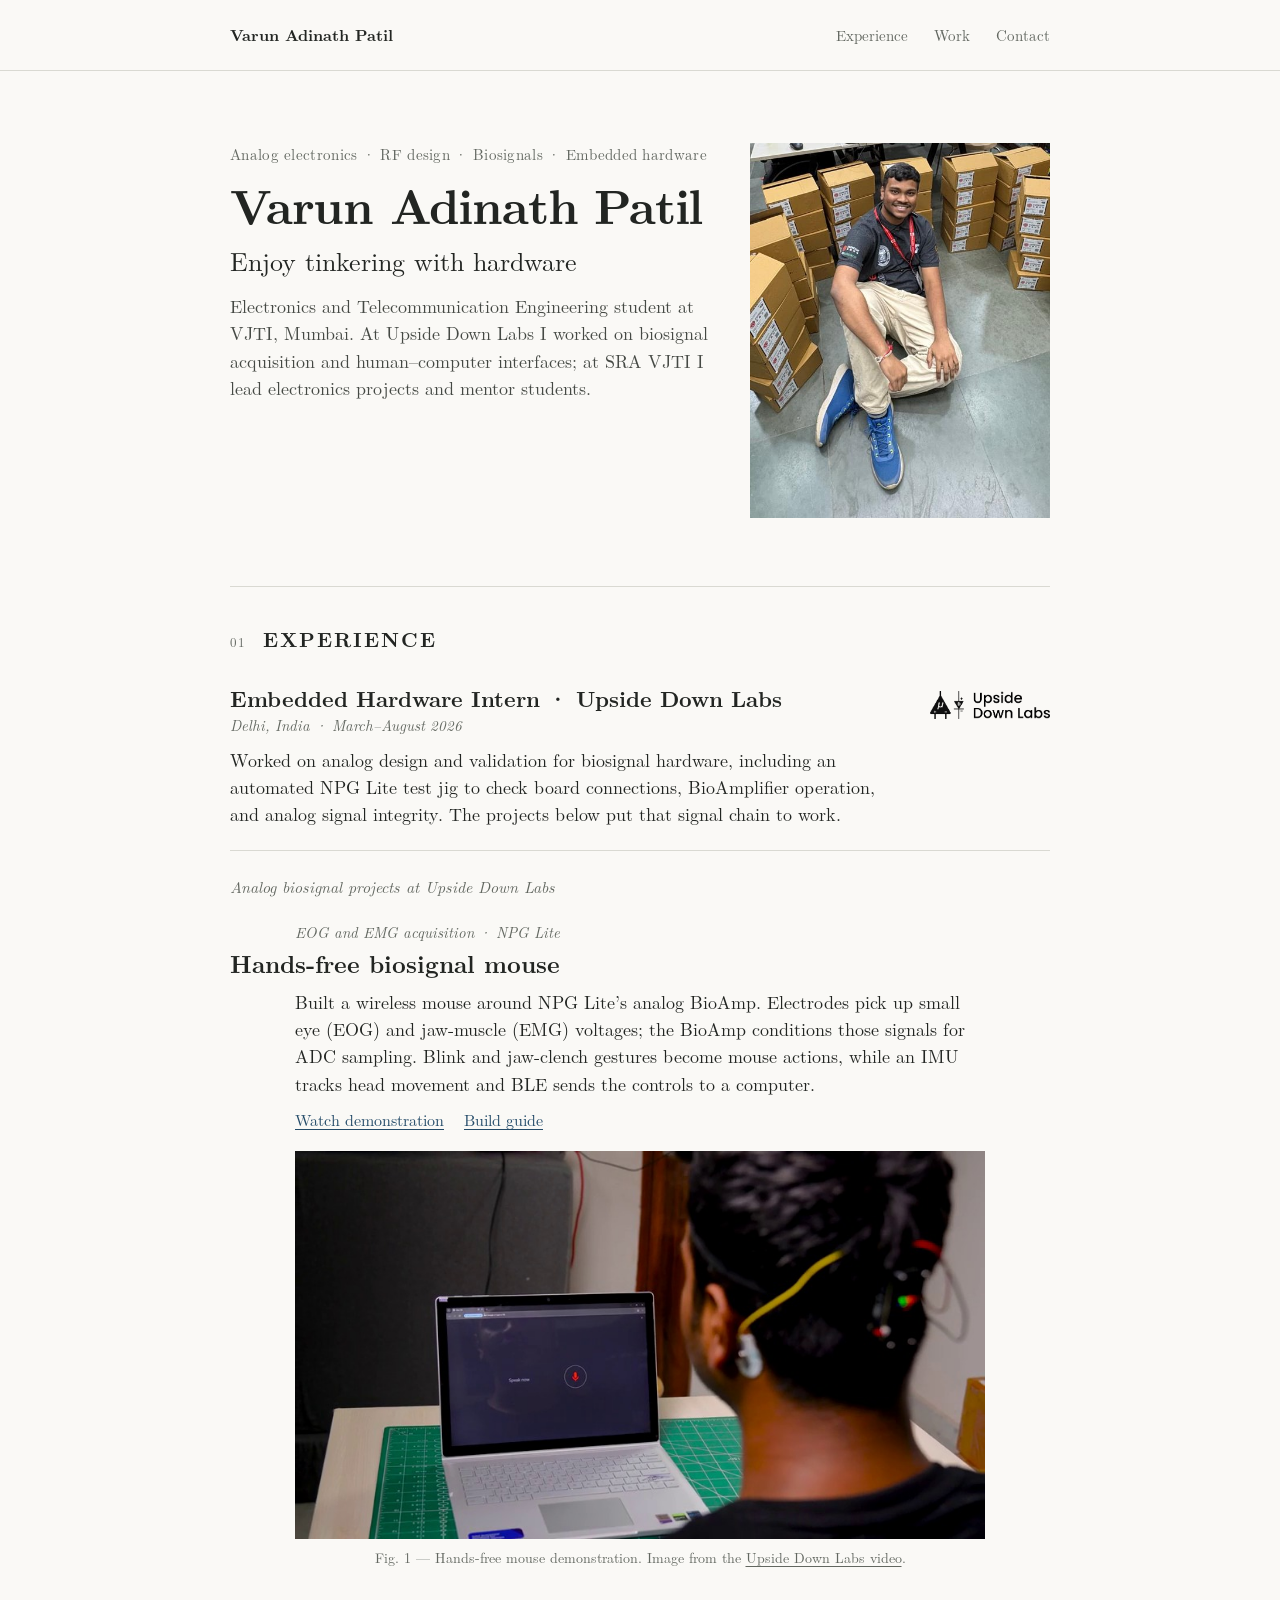
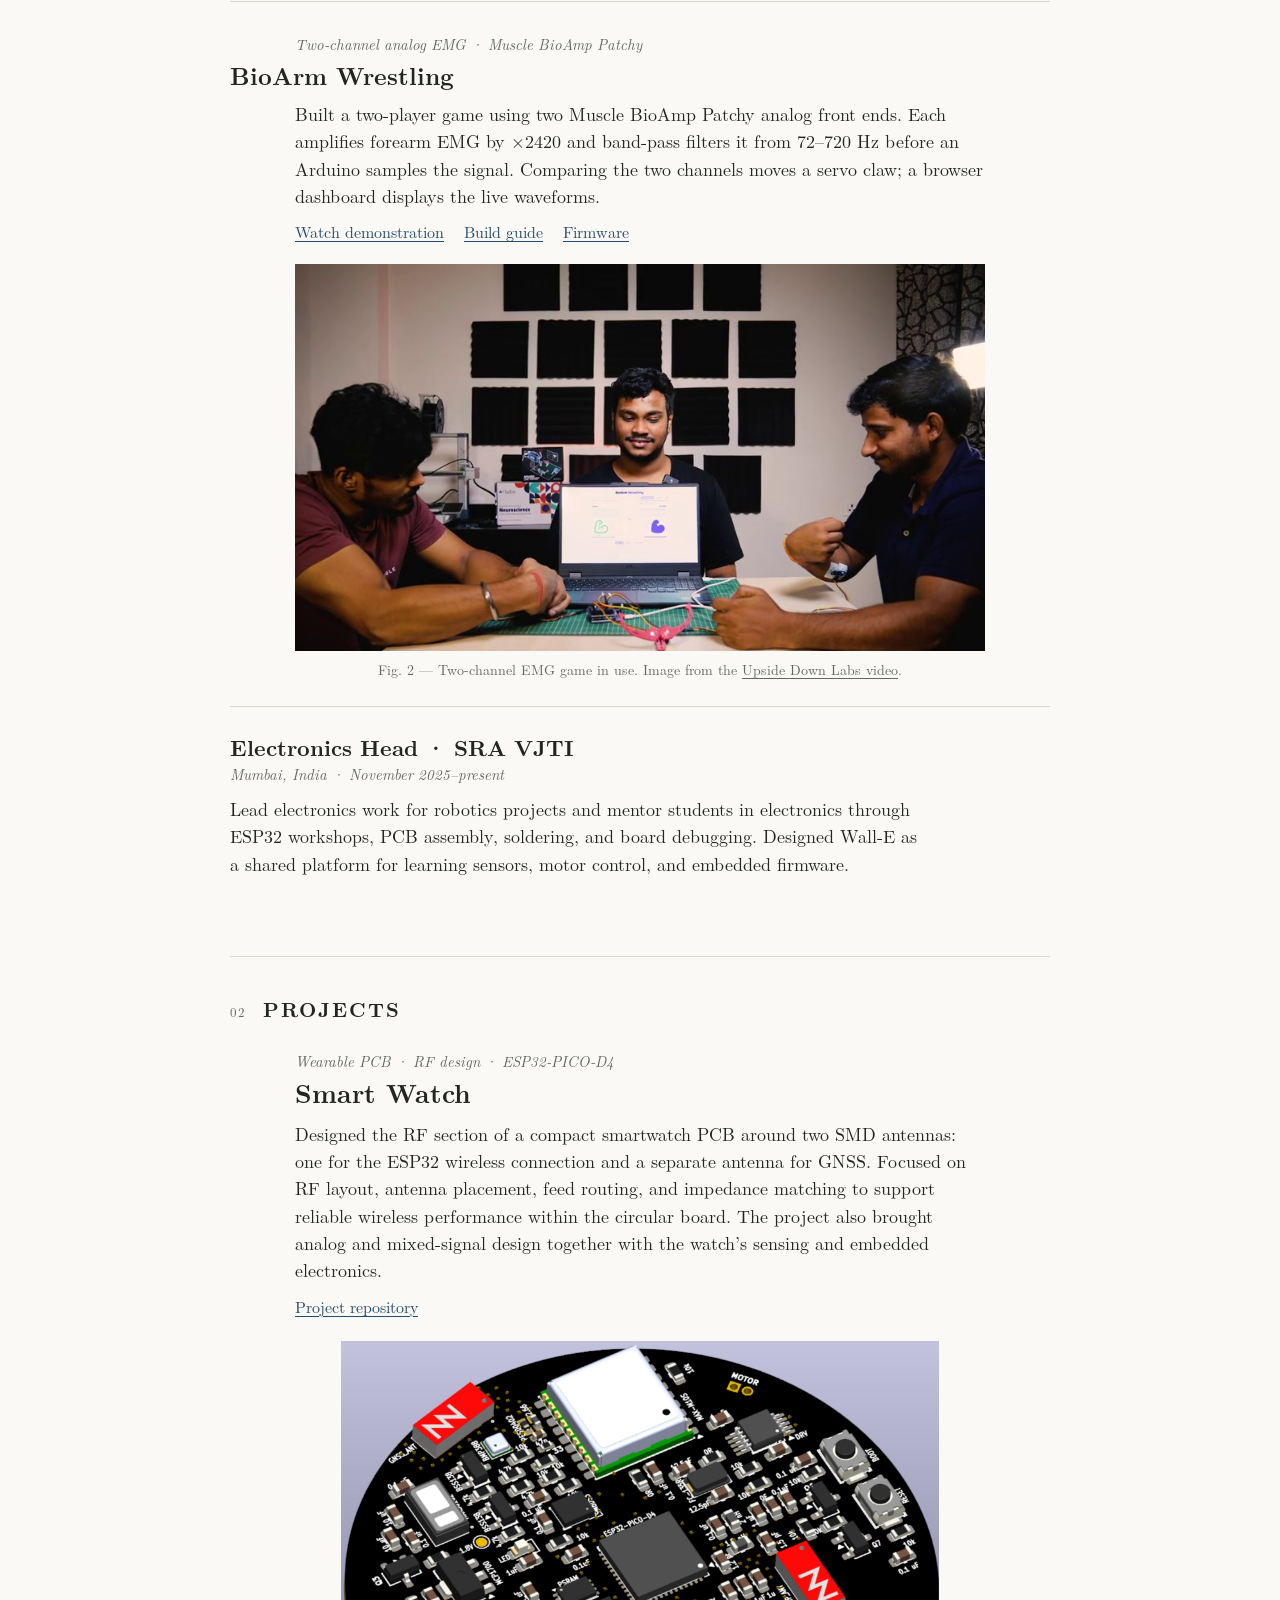
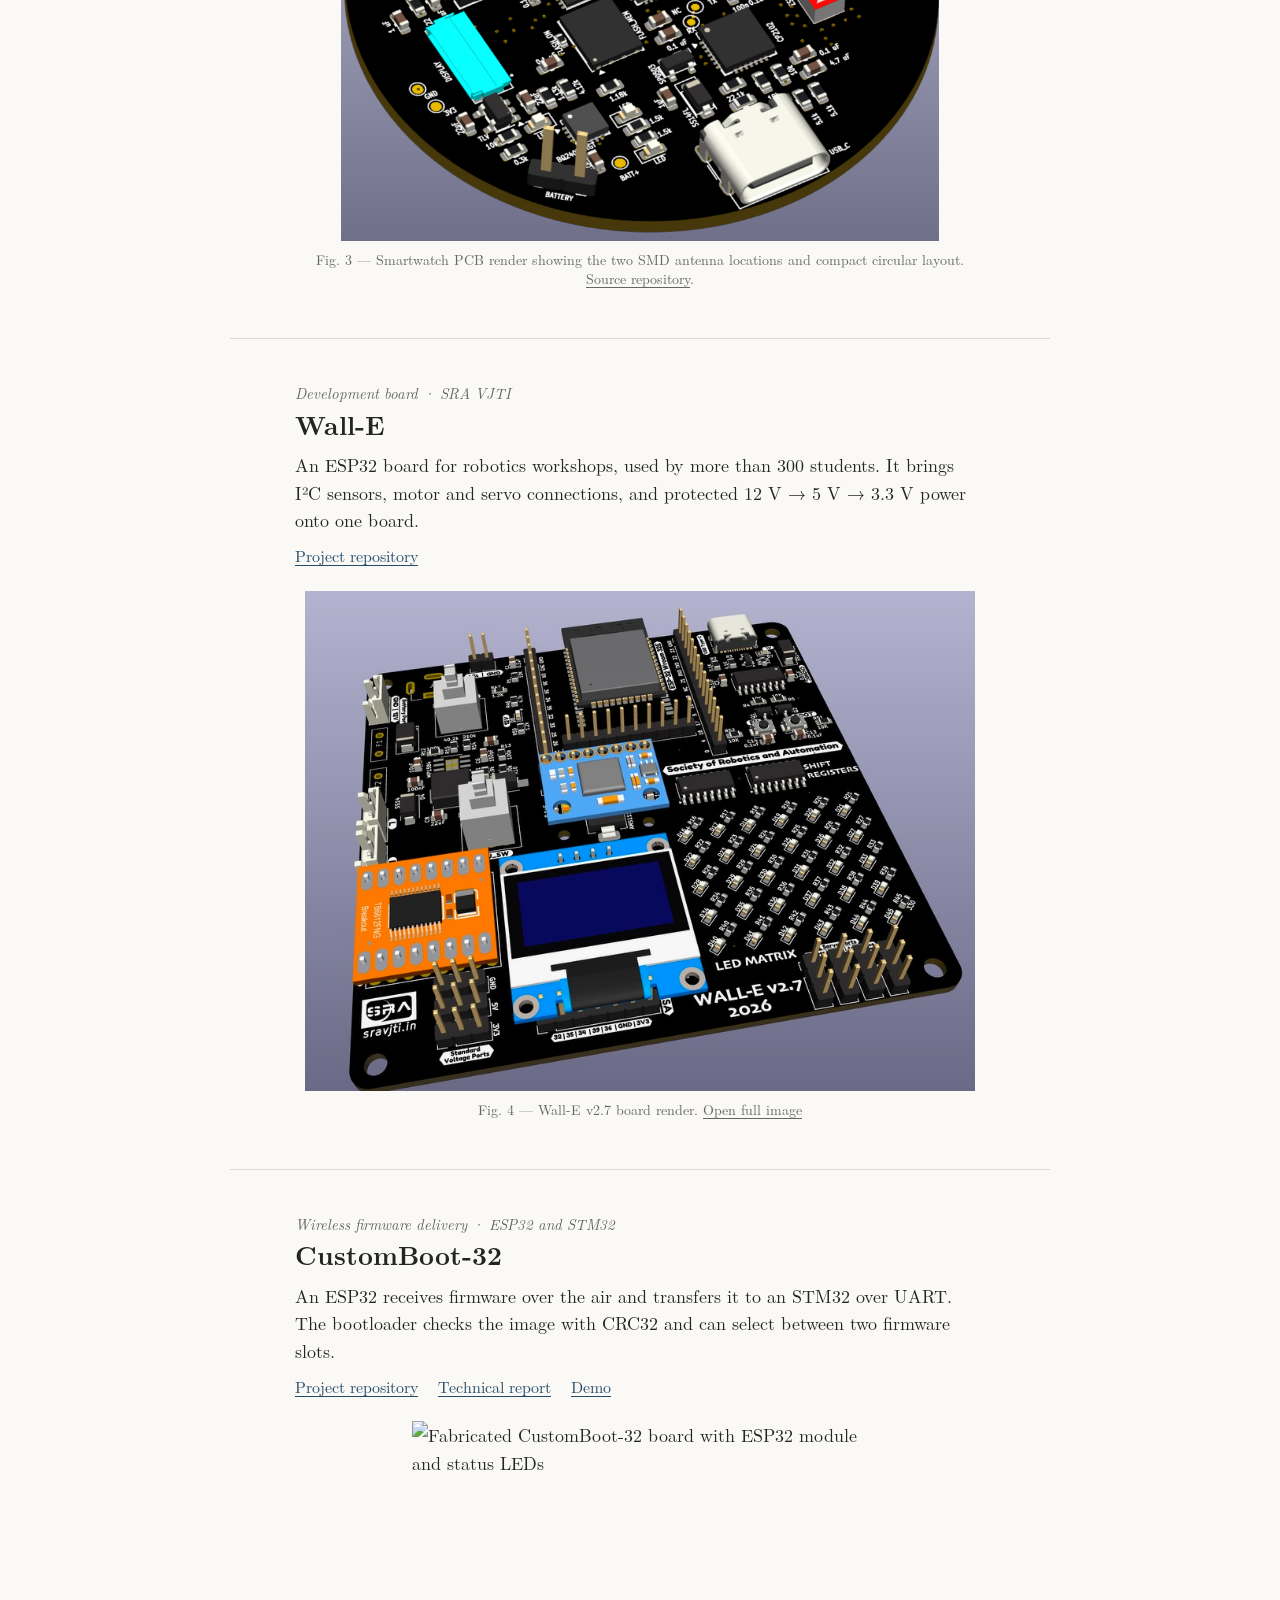
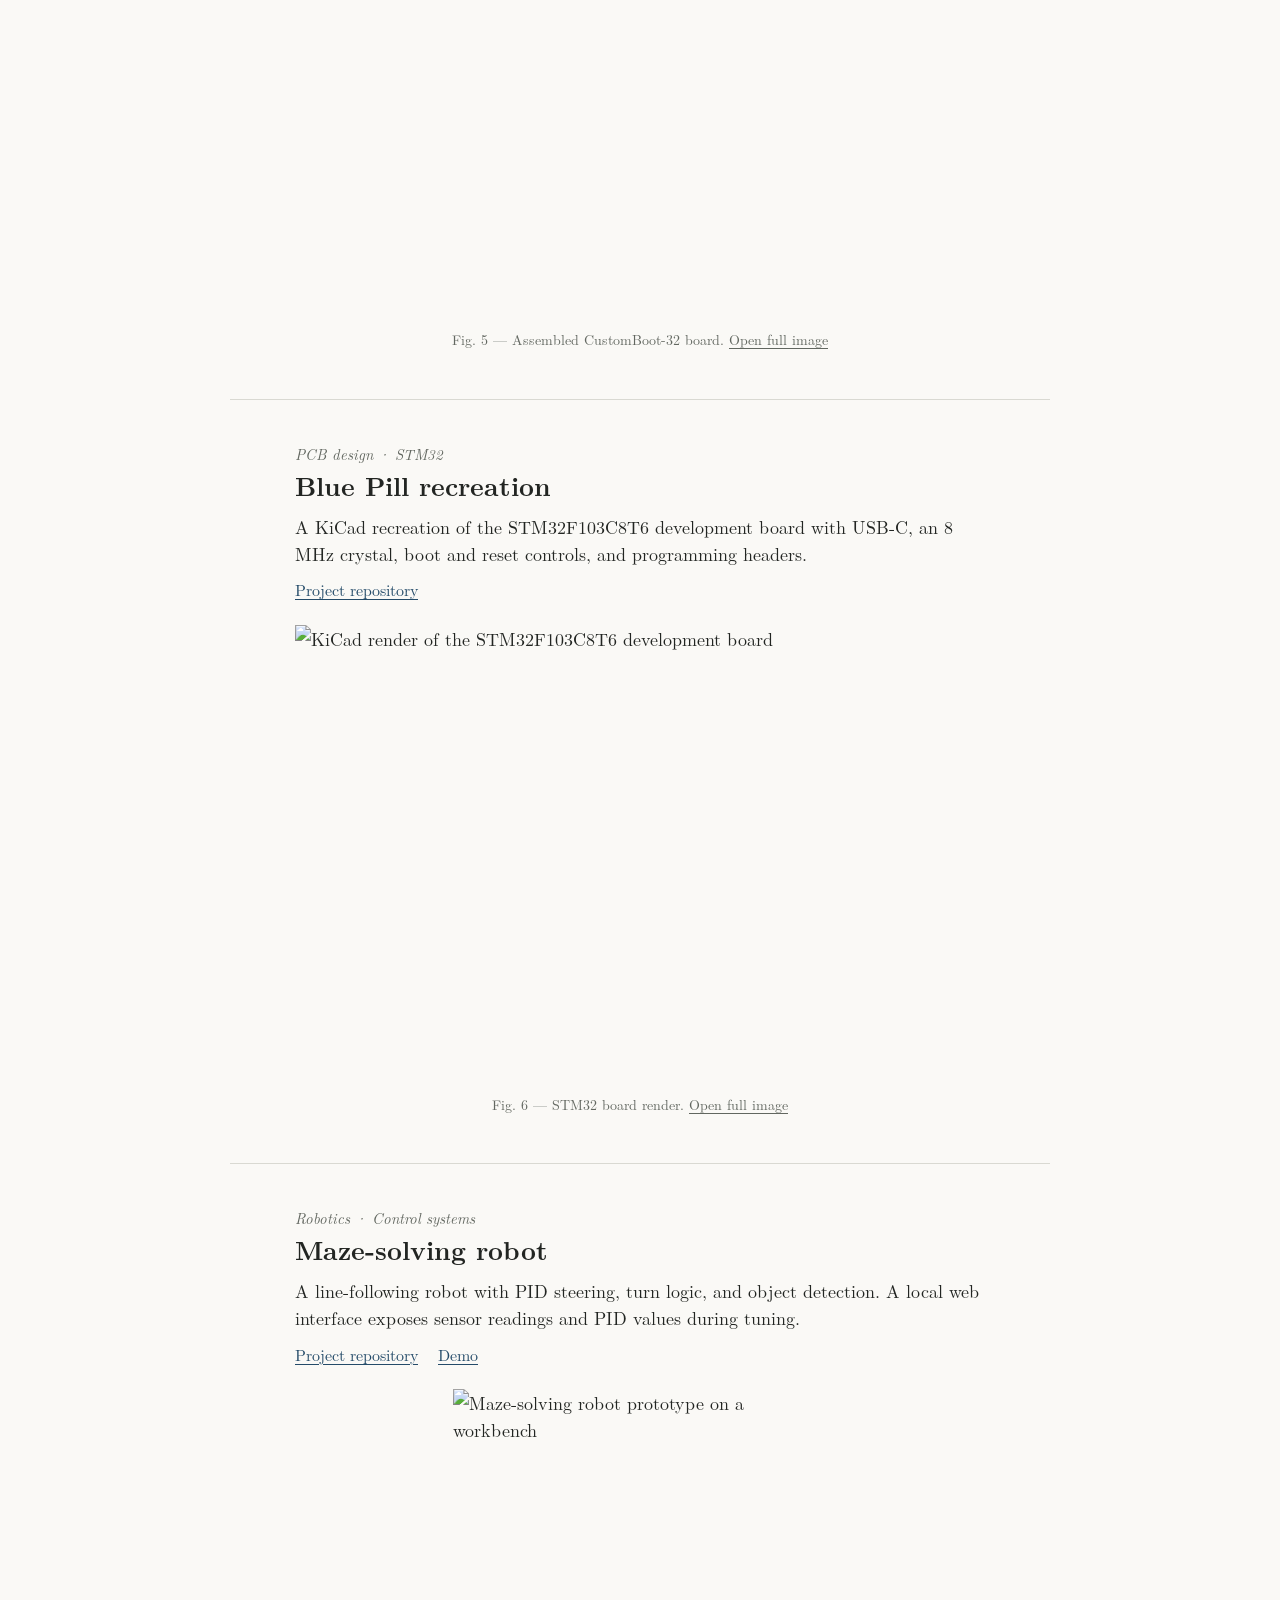
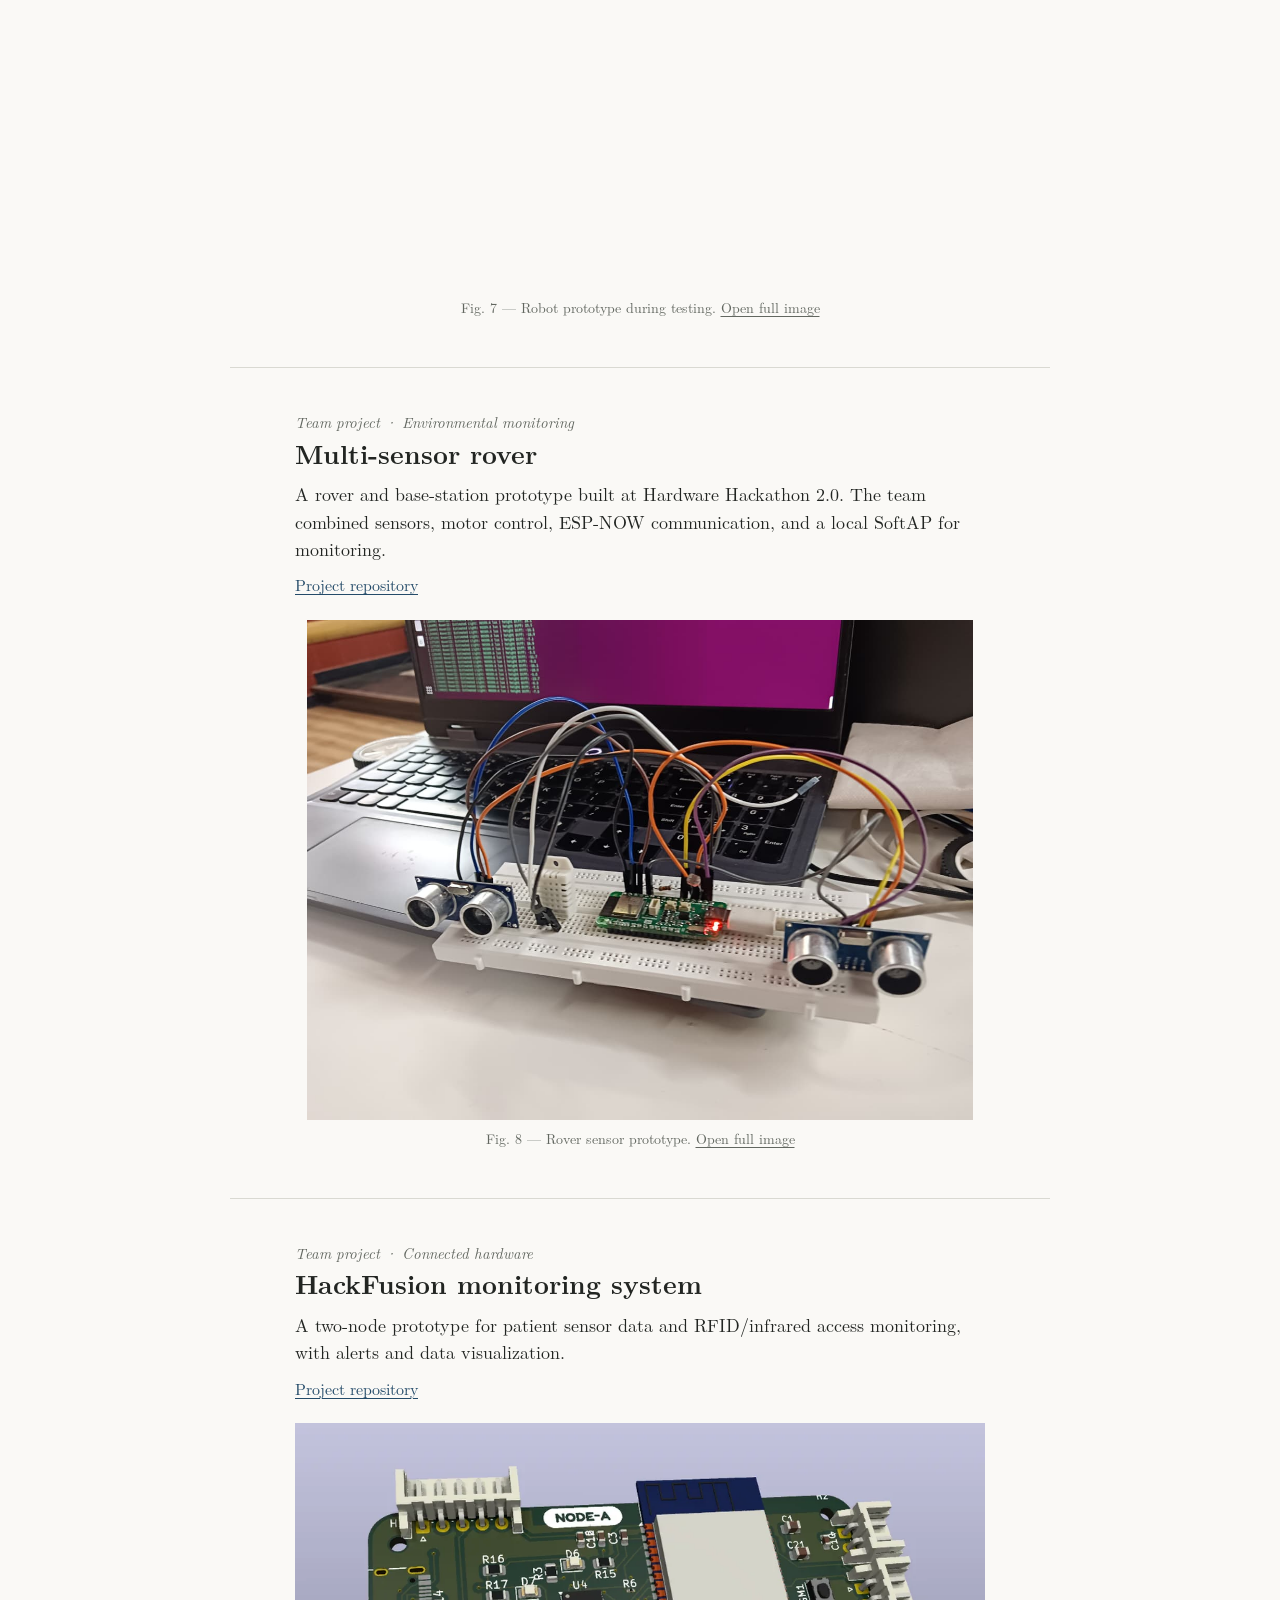
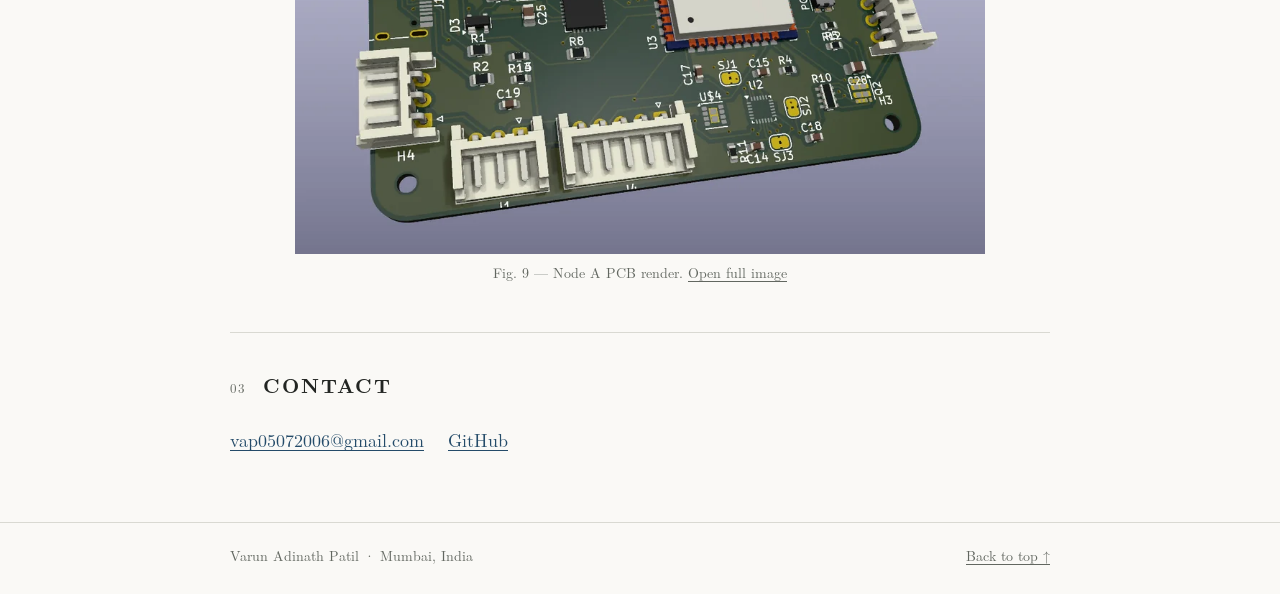
==== index.html @ e1cc71bc "Update portfolio portrait and favicon" ====
<!doctype html>
<html lang="en">

<head>
  <meta charset="utf-8">
  <meta name="viewport" content="width=device-width, initial-scale=1">
  <meta name="description"
    content="Varun Adinath Patil — analog electronics, RF design, biosignal interfaces, and embedded hardware.">
  <meta name="theme-color" content="#faf9f6">
  <title>Varun Adinath Patil</title>
  <link rel="icon" type="image/svg+xml" href="assets/favicon.svg">
  <link rel="icon" href="assets/Varun.ico" sizes="any">
  <style>
    @font-face {
      font-family: "Latin Modern";
      src: url("assets/fonts/latin-modern-regular.otf") format("opentype");
      font-style: normal;
      font-weight: 400;
      font-display: swap;
    }

    @font-face {
      font-family: "Latin Modern";
      src: url("assets/fonts/latin-modern-bold.otf") format("opentype");
      font-style: normal;
      font-weight: 700;
      font-display: swap;
    }

    @font-face {
      font-family: "Latin Modern";
      src: url("assets/fonts/latin-modern-italic.otf") format("opentype");
      font-style: italic;
      font-weight: 400;
      font-display: swap;
    }

    :root {
      color-scheme: light;
      --paper: #faf9f6;
      --ink: #222522;
      --muted: #626760;
      --rule: #d9d9d2;
      --link: #244b69;
    }

    *,
    *::before,
    *::after {
      box-sizing: border-box;
    }

    html {
      scroll-behavior: smooth;
    }

    body {
      margin: 0;
      background: var(--paper);
      color: var(--ink);
      font: 18px/1.52 "Latin Modern", "Times New Roman", serif;
    }

    a {
      color: var(--link);
      text-underline-offset: 3px;
      text-decoration-thickness: 1px;
    }

    a:hover {
      color: #102f47;
    }

    a:focus-visible {
      outline: 2px solid var(--link);
      outline-offset: 3px;
    }

    img {
      display: block;
      max-width: 100%;
    }

    .wrap {
      width: min(100% - 52px, 820px);
      margin-inline: auto;
    }

    .site-header {
      border-bottom: 1px solid var(--rule);
    }

    .site-header .wrap {
      min-height: 70px;
      display: flex;
      align-items: center;
      justify-content: space-between;
      gap: 16px 32px;
    }

    .brand {
      color: var(--ink);
      font-size: 16px;
      font-weight: 700;
      text-decoration: none;
      white-space: nowrap;
    }

    .site-nav {
      display: flex;
      flex-wrap: wrap;
      gap: 7px 26px;
      font-size: 15px;
    }

    .site-nav a {
      color: var(--muted);
      text-decoration: none;
    }

    .site-nav a:hover,
    .site-nav a:focus-visible {
      color: var(--link);
      text-decoration: underline;
    }

    .intro {
      display: grid;
      grid-template-columns: minmax(0, 1fr) 300px;
      gap: 24px;
      align-items: start;
      padding: 72px 0 68px;
    }

    .eyebrow {
      margin: 0 0 13px;
      color: var(--muted);
      font-size: 15px;
      letter-spacing: .02em;
    }

    h1,
    h2,
    h3,
    h4,
    p {
      margin-top: 0;
    }

    h1 {
      margin-bottom: 13px;
      font-size: clamp(34px, 5vw, 48px);
      line-height: 1.08;
      letter-spacing: -.025em;
    }

    .lead {
      max-width: 650px;
      margin: 0 0 15px;
      font-size: clamp(21px, 2.7vw, 26px);
      line-height: 1.28;
    }

    .intro-note {
      max-width: 650px;
      margin: 0;
      color: #454944;
    }

    .portrait {
      width: 300px;
      height: 375px;
      object-fit: cover;
      object-position: center;
    }

    .section {
      padding: 39px 0 0;
      border-top: 1px solid var(--rule);
      scroll-margin-top: 28px;
    }

    .section-heading {
      display: flex;
      align-items: baseline;
      gap: 17px;
      margin-bottom: 28px;
    }

    .section-number {
      color: var(--muted);
      font-size: 13px;
      font-style: normal;
      letter-spacing: .08em;
    }

    h2 {
      margin: 0;
      font-size: 20px;
      line-height: 1.3;
      font-weight: 700;
      letter-spacing: .1em;
      text-transform: uppercase;
    }

    .section-intro {
      max-width: 680px;
      margin: -8px 0 34px;
      color: #454944;
    }

    .project {
      padding-bottom: 50px;
    }

    .project> :not(figure),
    .project figure,
    .intern-project> :not(figure),
    .intern-project figure {
      width: 100%;
      max-width: 690px;
      margin-inline: auto;
      overflow-wrap: anywhere;
    }

    .project+.project {
      padding-top: 43px;
      border-top: 1px solid var(--rule);
    }

    .project-type {
      margin: 0 0 5px;
      color: var(--muted);
      font-size: 15px;
      font-style: italic;
    }

    h3 {
      margin: 0 0 11px;
      font-size: 26px;
      line-height: 1.18;
    }

    .project p:not(.project-type) {
      margin-bottom: 11px;
    }

    .project-links {
      display: flex;
      flex-wrap: wrap;
      gap: 5px 20px;
      font-size: 16px;
    }

    figure {
      margin: 22px 0 0;
    }

    .project figure {
      margin-top: 22px;
    }

    figure img {
      width: auto;
      height: auto;
      max-width: 100%;
      max-height: 500px;
      margin-inline: auto;
    }

    figcaption {
      margin-top: 9px;
      color: var(--muted);
      font-size: 14px;
      line-height: 1.35;
      text-align: center;
      overflow-wrap: anywhere;
    }

    figcaption a {
      color: var(--muted);
    }

    .experience {
      padding-bottom: 52px;
    }

    .experience-entry {
      display: grid;
      grid-template-columns: minmax(0, 1fr) auto;
      gap: 14px 25px;
      padding: 5px 0 27px;
    }

    .experience-entry+.experience-entry {
      border-top: 1px solid var(--rule);
      padding-top: 27px;
    }

    .experience-entry h3 {
      margin-bottom: 3px;
      font-size: 22px;
    }

    .experience-meta {
      margin: 0 0 9px;
      color: var(--muted);
      font-size: 15px;
      font-style: italic;
    }

    .experience-entry p:last-child {
      max-width: 690px;
      margin-bottom: 0;
    }

    .intern-projects {
      grid-column: 1 / -1;
      border-top: 1px solid var(--rule);
      margin-top: 8px;
      padding-top: 24px;
    }

    .intern-projects-heading {
      margin: 0 0 22px;
      font-size: 16px;
      font-style: italic;
      color: var(--muted);
    }

    .intern-project+.intern-project {
      border-top: 1px solid var(--rule);
      margin-top: 34px;
      padding-top: 31px;
    }

    .intern-project h4 {
      margin: 0 0 10px;
      font-size: 24px;
      line-height: 1.2;
      font-style: normal;
      font-weight: 700;
    }

    .intern-project p:not(.project-type) {
      margin-bottom: 11px;
    }

    .intern-project figure {
      margin-top: 19px;
    }

    .lab-logo {
      width: 120px;
      height: auto;
      margin-top: 6px;
      mix-blend-mode: multiply;
    }

    .contact {
      padding-bottom: 68px;
    }

    .contact p {
      margin: 0;
    }

    .contact-links {
      display: flex;
      flex-wrap: wrap;
      gap: 8px 24px;
    }

    .site-footer {
      border-top: 1px solid var(--rule);
      color: var(--muted);
      font-size: 14px;
    }

    .site-footer .wrap {
      display: flex;
      justify-content: space-between;
      gap: 12px;
      padding: 22px 0 28px;
    }

    .site-footer a {
      color: var(--muted);
    }

    @media (max-width:800px) {
      .intro {
        grid-template-columns: 1fr;
      }

      .portrait {
        width: 270px;
        height: 338px;
      }
    }

    @media (max-width:600px) {
      body {
        font-size: 17px;
        line-height: 1.48;
      }

      .wrap {
        width: min(100% - 36px, 820px);
      }

      .site-header .wrap {
        align-items: flex-start;
        flex-direction: column;
        justify-content: center;
        padding: 15px 0;
        gap: 6px;
      }

      .site-nav {
        gap: 5px 17px;
        font-size: 14px;
      }

      .intro {
        grid-template-columns: 1fr;
        gap: 19px;
        padding: 42px 0 46px;
      }

      .section {
        padding-top: 30px;
      }

      .section-heading {
        margin-bottom: 20px;
      }

      h2 {
        font-size: 18px;
      }

      h3 {
        font-size: 23px;
      }

      .intern-project h4 {
        font-size: 21px;
      }

      .project {
        padding-bottom: 40px;
      }

      .project+.project {
        padding-top: 35px;
      }

      figure img {
        max-height: 400px;
      }

      .experience-entry {
        grid-template-columns: 1fr;
      }

      .lab-logo {
        margin-top: 0;
      }

      .site-footer .wrap {
        flex-direction: column;
        gap: 2px;
      }
    }

    @media (prefers-reduced-motion:reduce) {
      html {
        scroll-behavior: auto;
      }
    }

    @media print {
      :root {
        --paper: #fff;
      }

      .site-header,
      .site-footer {
        display: none;
      }

      .wrap {
        width: 100%;
      }

      .intro {
        padding-top: 0;
      }

      .project,
      .intern-project {
        break-inside: avoid;
      }
    }
  </style>
</head>

<body>
  <header class="site-header" id="top">
    <div class="wrap">
      <a class="brand" href="#top">Varun Adinath Patil</a>
      <nav class="site-nav" aria-label="Primary"><a href="#experience">Experience</a><a href="#work">Work</a><a
          href="#contact">Contact</a></nav>
    </div>
  </header>

  <main class="wrap">
    <div class="intro">
      <div>
        <p class="eyebrow">Analog electronics · RF design · Biosignals · Embedded hardware</p>
        <h1>Varun Adinath Patil</h1>
        <p class="lead">Enjoy tinkering with hardware</p>
        <p class="intro-note">Electronics and Telecommunication Engineering student at VJTI, Mumbai. At Upside Down Labs I worked on biosignal acquisition and human–computer interfaces; at SRA VJTI I lead electronics projects and mentor students.</p>
      </div>
      <img class="portrait" src="assets/profile-cropped.jpeg" alt="Varun Patil seated among electronics boxes at the workshop" width="512" height="640"
        fetchpriority="high">
    </div>

    <section class="section experience" id="experience" aria-labelledby="experience-title">
      <div class="section-heading"><span class="section-number">01</span>
        <h2 id="experience-title">Experience</h2>
      </div>
      <div class="experience-entry">
        <div>
          <h3>Embedded Hardware Intern · Upside Down Labs</h3>
          <p class="experience-meta">Delhi, India · March–August 2026</p>
          <p>Worked on analog design and validation for biosignal hardware, including an automated NPG Lite test jig to check board connections, BioAmplifier operation, and analog signal integrity. The projects below put that signal chain to work.</p>
        </div>
        <img class="lab-logo" src="assets/upside-down-labs-logo.png" alt="Upside Down Labs logo" width="120" height="28"
          loading="lazy">
        <div class="intern-projects" aria-label="Upside Down Labs projects">
          <p class="intern-projects-heading">Analog biosignal projects at Upside Down Labs</p>
          <article class="intern-project">
            <p class="project-type">EOG and EMG acquisition · NPG Lite</p>
            <h4>Hands-free biosignal mouse</h4>
            <p>Built a wireless mouse around NPG Lite’s analog BioAmp. Electrodes pick up small eye (EOG) and jaw-muscle (EMG) voltages; the BioAmp conditions those signals for ADC sampling. Blink and jaw-clench gestures become mouse actions, while an IMU tracks head movement and BLE sends the controls to a computer.</p>
            <div class="project-links"><a href="https://www.youtube.com/watch?v=U4KYTyaF7k8" target="_blank"
                rel="noopener noreferrer">Watch demonstration</a><a
                href="https://www.instructables.com/Create-a-Hands-Free-Computer-Mouse-With-Your-Eyes-/" target="_blank"
                rel="noopener noreferrer">Build guide</a></div>
            <figure><img src="assets/udl-hands-free-mouse.jpg"
                alt="Hands-free mouse demonstration using NPG Lite and biosignal electrodes" width="854" height="480"
                loading="lazy">
              <figcaption>Fig. 1 — Hands-free mouse demonstration. Image from the <a
                  href="https://www.youtube.com/watch?v=U4KYTyaF7k8" target="_blank" rel="noopener noreferrer">Upside
                  Down Labs video</a>.</figcaption>
            </figure>
          </article>
          <article class="intern-project">
            <p class="project-type">Two-channel analog EMG · Muscle BioAmp Patchy</p>
            <h4>BioArm Wrestling</h4>
            <p>Built a two-player game using two Muscle BioAmp Patchy analog front ends. Each amplifies forearm EMG by ×2420 and band-pass filters it from 72–720 Hz before an Arduino samples the signal. Comparing the two channels moves a servo claw; a browser dashboard displays the live waveforms.</p>
            <div class="project-links"><a href="https://www.youtube.com/watch?v=AjKmngYwXRI" target="_blank"
                rel="noopener noreferrer">Watch demonstration</a><a
                href="https://www.instructables.com/Forearam-Wrestling/" target="_blank" rel="noopener noreferrer">Build
                guide</a><a
                href="https://github.com/upsidedownlabs/Muscle-BioAmp-Arduino-Firmware/tree/main/14_2CH_EMG_BioArm_Wrestling"
                target="_blank" rel="noopener noreferrer">Firmware</a></div>
            <figure><img src="assets/udl-bioarm-wrestling.jpg"
                alt="Two players testing the EMG controlled BioArm Wrestling game with a servo claw and laptop dashboard"
                width="854" height="480" loading="lazy">
              <figcaption>Fig. 2 — Two-channel EMG game in use. Image from the <a
                  href="https://www.youtube.com/watch?v=AjKmngYwXRI" target="_blank" rel="noopener noreferrer">Upside
                  Down Labs video</a>.</figcaption>
            </figure>
          </article>
        </div>
      </div>
      <div class="experience-entry">
        <div>
          <h3>Electronics Head · SRA VJTI</h3>
          <p class="experience-meta">Mumbai, India · November 2025–present</p>
          <p>Lead electronics work for robotics projects and mentor students in electronics through ESP32 workshops, PCB assembly, soldering, and board debugging. Designed Wall-E as a shared platform for learning sensors, motor control, and embedded firmware.</p>
        </div>
      </div>
    </section>

    <section class="section" id="work" aria-labelledby="work-title">
      <div class="section-heading"><span class="section-number">02</span>
        <h2 id="work-title">Projects</h2>
      </div>

      <article class="project">
        <p class="project-type">Wearable PCB · RF design · ESP32-PICO-D4</p>
        <h3>Smart Watch</h3>
        <p>Designed the RF section of a compact smartwatch PCB around two SMD antennas: one for the ESP32 wireless connection and a separate antenna for GNSS. Focused on RF layout, antenna placement, feed routing, and impedance matching to support reliable wireless performance within the circular board. The project also brought analog and mixed-signal design together with the watch’s sensing and embedded electronics.</p>
        <div class="project-links"><a href="https://github.com/Paarth-Shirsat/Smart-watch" target="_blank"
            rel="noopener noreferrer">Project repository</a></div>
        <figure><img src="assets/smart-watch-pcb.png"
            alt="3D render of the circular smartwatch PCB with two red SMD antennas" width="1160" height="931"
            loading="lazy">
          <figcaption>Fig. 3 — Smartwatch PCB render showing the two SMD antenna locations and compact circular layout.
            <a href="https://github.com/Paarth-Shirsat/Smart-watch" target="_blank" rel="noopener noreferrer">Source
              repository</a>.
          </figcaption>
        </figure>
      </article>

      <article class="project">
        <p class="project-type">Development board · SRA VJTI</p>
        <h3>Wall-E</h3>
        <p>An ESP32 board for robotics workshops, used by more than 300 students. It brings I²C sensors, motor and servo connections, and protected 12 V → 5 V → 3.3 V power onto one board.</p>
        <div class="project-links"><a href="https://github.com/VarunAPatil/Wall-E-2027-Board-Design/tree/sra-board-s3"
            target="_blank" rel="noopener noreferrer">Project repository</a></div>
        <figure><img src="assets/sra-wall-e-v2.7.jpeg" alt="KiCad render of the SRA Wall-E v2.7 development board"
            width="851" height="635" loading="lazy">
          <figcaption>Fig. 4 — Wall-E v2.7 board render. <a href="assets/sra-wall-e-v2.7.jpeg" target="_blank"
              rel="noopener noreferrer">Open full image</a></figcaption>
        </figure>
      </article>

      <article class="project">
        <p class="project-type">Wireless firmware delivery · ESP32 and STM32</p>
        <h3>CustomBoot-32</h3>
        <p>An ESP32 receives firmware over the air and transfers it to an STM32 over UART. The bootloader checks the image with CRC32 and can select between two firmware slots.</p>
        <div class="project-links"><a href="https://github.com/avm1234567/Customboot-32" target="_blank"
            rel="noopener noreferrer">Project repository</a><a
            href="https://github.com/avm1234567/Customboot-32/blob/main/Documentation/Final_DOC.pdf" target="_blank"
            rel="noopener noreferrer">Technical report</a><a
            href="https://drive.google.com/file/d/1Z0VfDI0KjEA28zM6vQ-hMSaG2jekwzWR/view?usp=sharing" target="_blank"
            rel="noopener noreferrer">Demo</a></div>
        <figure><img src="assets/Final_PCB.png" alt="Fabricated CustomBoot-32 board with ESP32 module and status LEDs"
            width="396" height="434" loading="lazy">
          <figcaption>Fig. 5 — Assembled CustomBoot-32 board. <a href="assets/Final_PCB.png" target="_blank"
              rel="noopener noreferrer">Open full image</a></figcaption>
        </figure>
      </article>

      <article class="project">
        <p class="project-type">PCB design · STM32</p>
        <h3>Blue Pill recreation</h3>
        <p>A KiCad recreation of the STM32F103C8T6 development board with USB-C, an 8 MHz crystal, boot and reset controls, and programming headers.</p>
        <div class="project-links"><a href="https://github.com/VarunAPatil/STM32-F103C8T6-BluePill" target="_blank"
            rel="noopener noreferrer">Project repository</a></div>
        <figure><img src="assets/3D_View.png" alt="KiCad render of the STM32F103C8T6 development board" width="867"
            height="579" loading="lazy">
          <figcaption>Fig. 6 — STM32 board render. <a href="assets/3D_View.png" target="_blank"
              rel="noopener noreferrer">Open full image</a></figcaption>
        </figure>
      </article>

      <article class="project">
        <p class="project-type">Robotics · Control systems</p>
        <h3>Maze-solving robot</h3>
        <p>A line-following robot with PID steering, turn logic, and object detection. A local web interface exposes sensor readings and PID values during tuning.</p>
        <div class="project-links"><a href="https://github.com/VarunAPatil/Maze-solving-bot" target="_blank"
            rel="noopener noreferrer">Project repository</a><a
            href="https://drive.google.com/file/d/1K7-p1llKeMCBwF9areLBGZYx5-Otd5LE/view?usp=sharing" target="_blank"
            rel="noopener noreferrer">Demo</a></div>
        <figure><img src="assets/bot.jpeg" alt="Maze-solving robot prototype on a workbench" width="1200" height="1600"
            loading="lazy">
          <figcaption>Fig. 7 — Robot prototype during testing. <a href="assets/bot.jpeg" target="_blank"
              rel="noopener noreferrer">Open full image</a></figcaption>
        </figure>
      </article>

      <article class="project">
        <p class="project-type">Team project · Environmental monitoring</p>
        <h3>Multi-sensor rover</h3>
        <p>A rover and base-station prototype built at Hardware Hackathon 2.0. The team combined sensors, motor control, ESP-NOW communication, and a local SoftAP for monitoring.</p>
        <div class="project-links"><a href="https://github.com/pushkardube/Hardware-Hackothon-2.0" target="_blank"
            rel="noopener noreferrer">Project repository</a></div>
        <figure><img src="assets/rover-prototype.jpeg"
            alt="Ultrasonic sensor and microcontroller prototype for the multi-sensor rover" width="1280" height="960"
            loading="lazy">
          <figcaption>Fig. 8 — Rover sensor prototype. <a href="assets/rover-prototype.jpeg" target="_blank"
              rel="noopener noreferrer">Open full image</a></figcaption>
        </figure>
      </article>

      <article class="project">
        <p class="project-type">Team project · Connected hardware</p>
        <h3>HackFusion monitoring system</h3>
        <p>A two-node prototype for patient sensor data and RFID/infrared access monitoring, with alerts and data visualization.</p>
        <div class="project-links"><a href="https://github.com/VarunAPatil/HackFusion_CustomBoot32" target="_blank"
            rel="noopener noreferrer">Project repository</a></div>
        <figure><img src="assets/hackfusion-node-a.webp" alt="3D PCB render of the Node A medical monitoring unit"
            width="960" height="600" loading="lazy">
          <figcaption>Fig. 9 — Node A PCB render. <a href="assets/hackfusion-node-a.webp" target="_blank"
              rel="noopener noreferrer">Open full image</a></figcaption>
        </figure>
      </article>
    </section>

    <section class="section contact" id="contact" aria-labelledby="contact-title">
      <div class="section-heading"><span class="section-number">03</span>
        <h2 id="contact-title">Contact</h2>
      </div>
      <p class="contact-links"><a href="mailto:vap05072006@gmail.com">vap05072006@gmail.com</a><a href="https://github.com/VarunAPatil" target="_blank" rel="noopener noreferrer">GitHub</a></p>
    </section>
  </main>

  <footer class="site-footer">
    <div class="wrap"><span>Varun Adinath Patil · Mumbai, India</span><a href="#top">Back to top ↑</a></div>
  </footer>
</body>

</html>
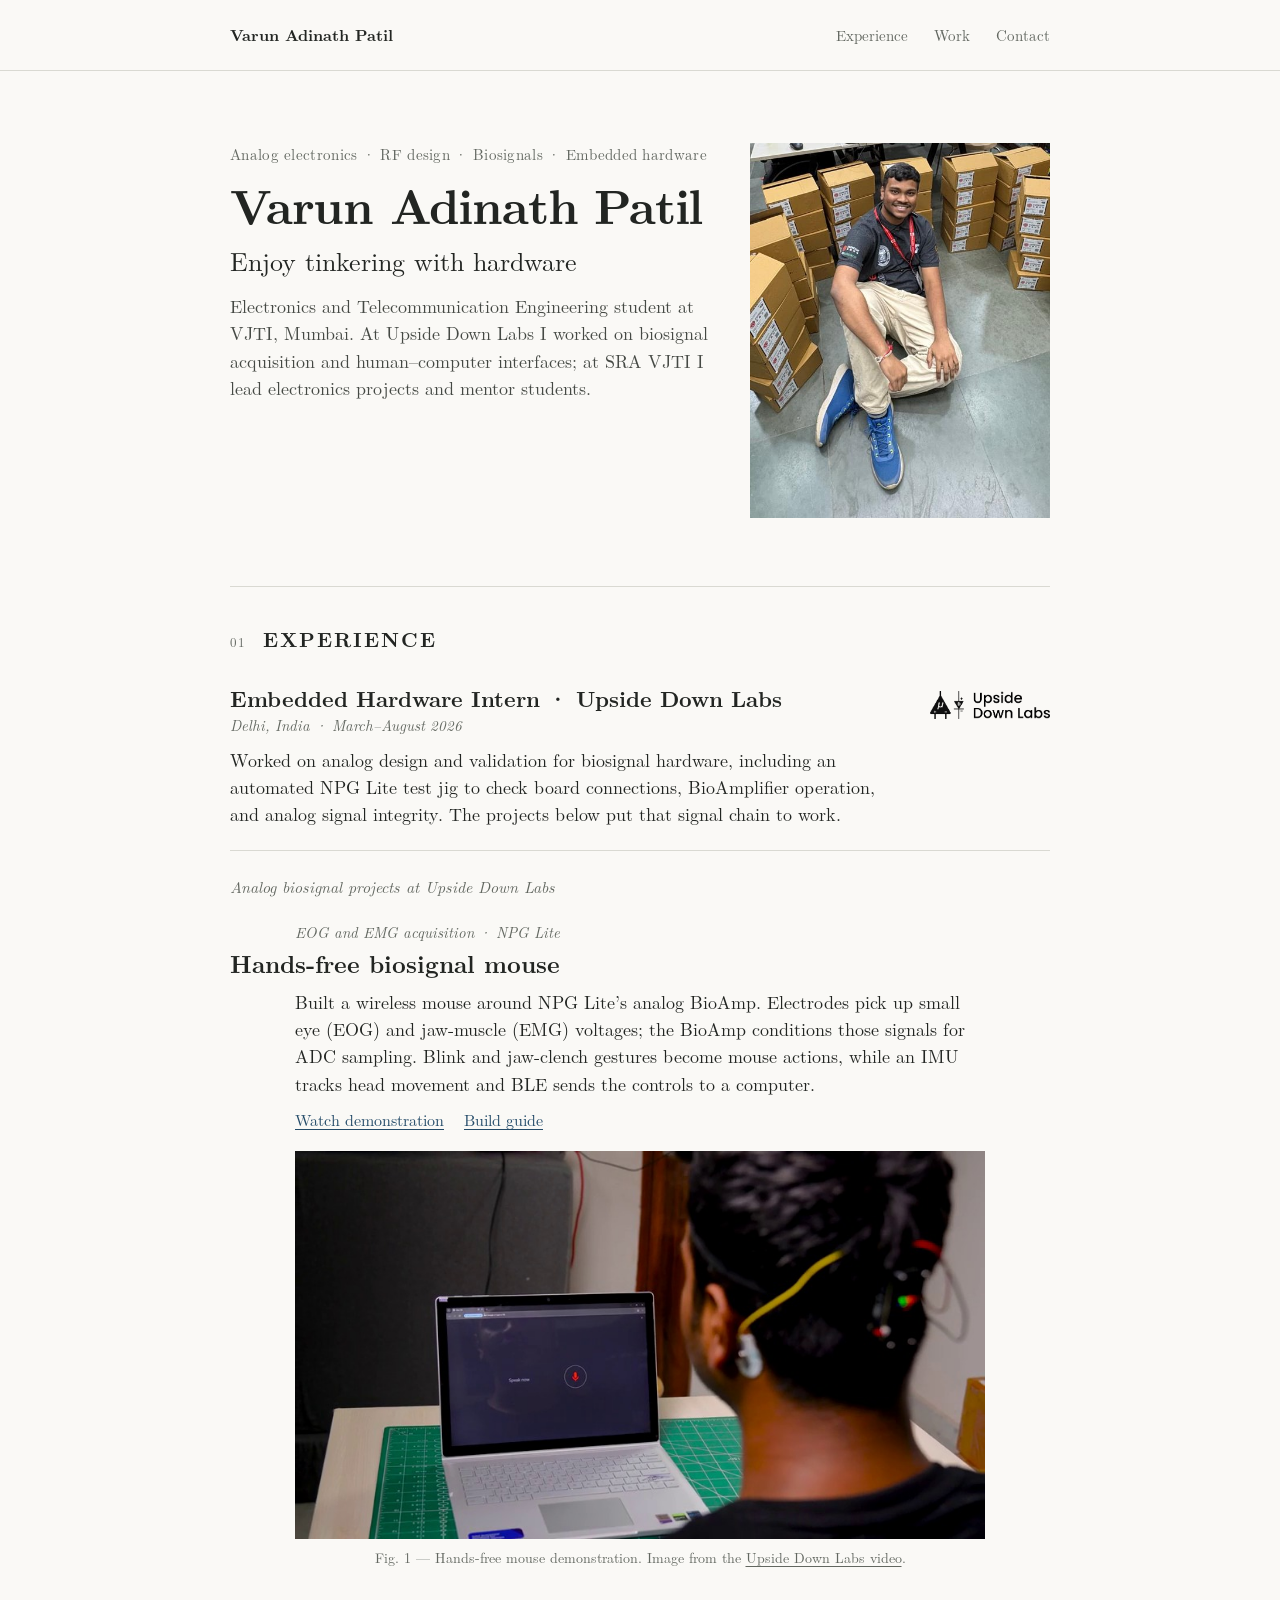
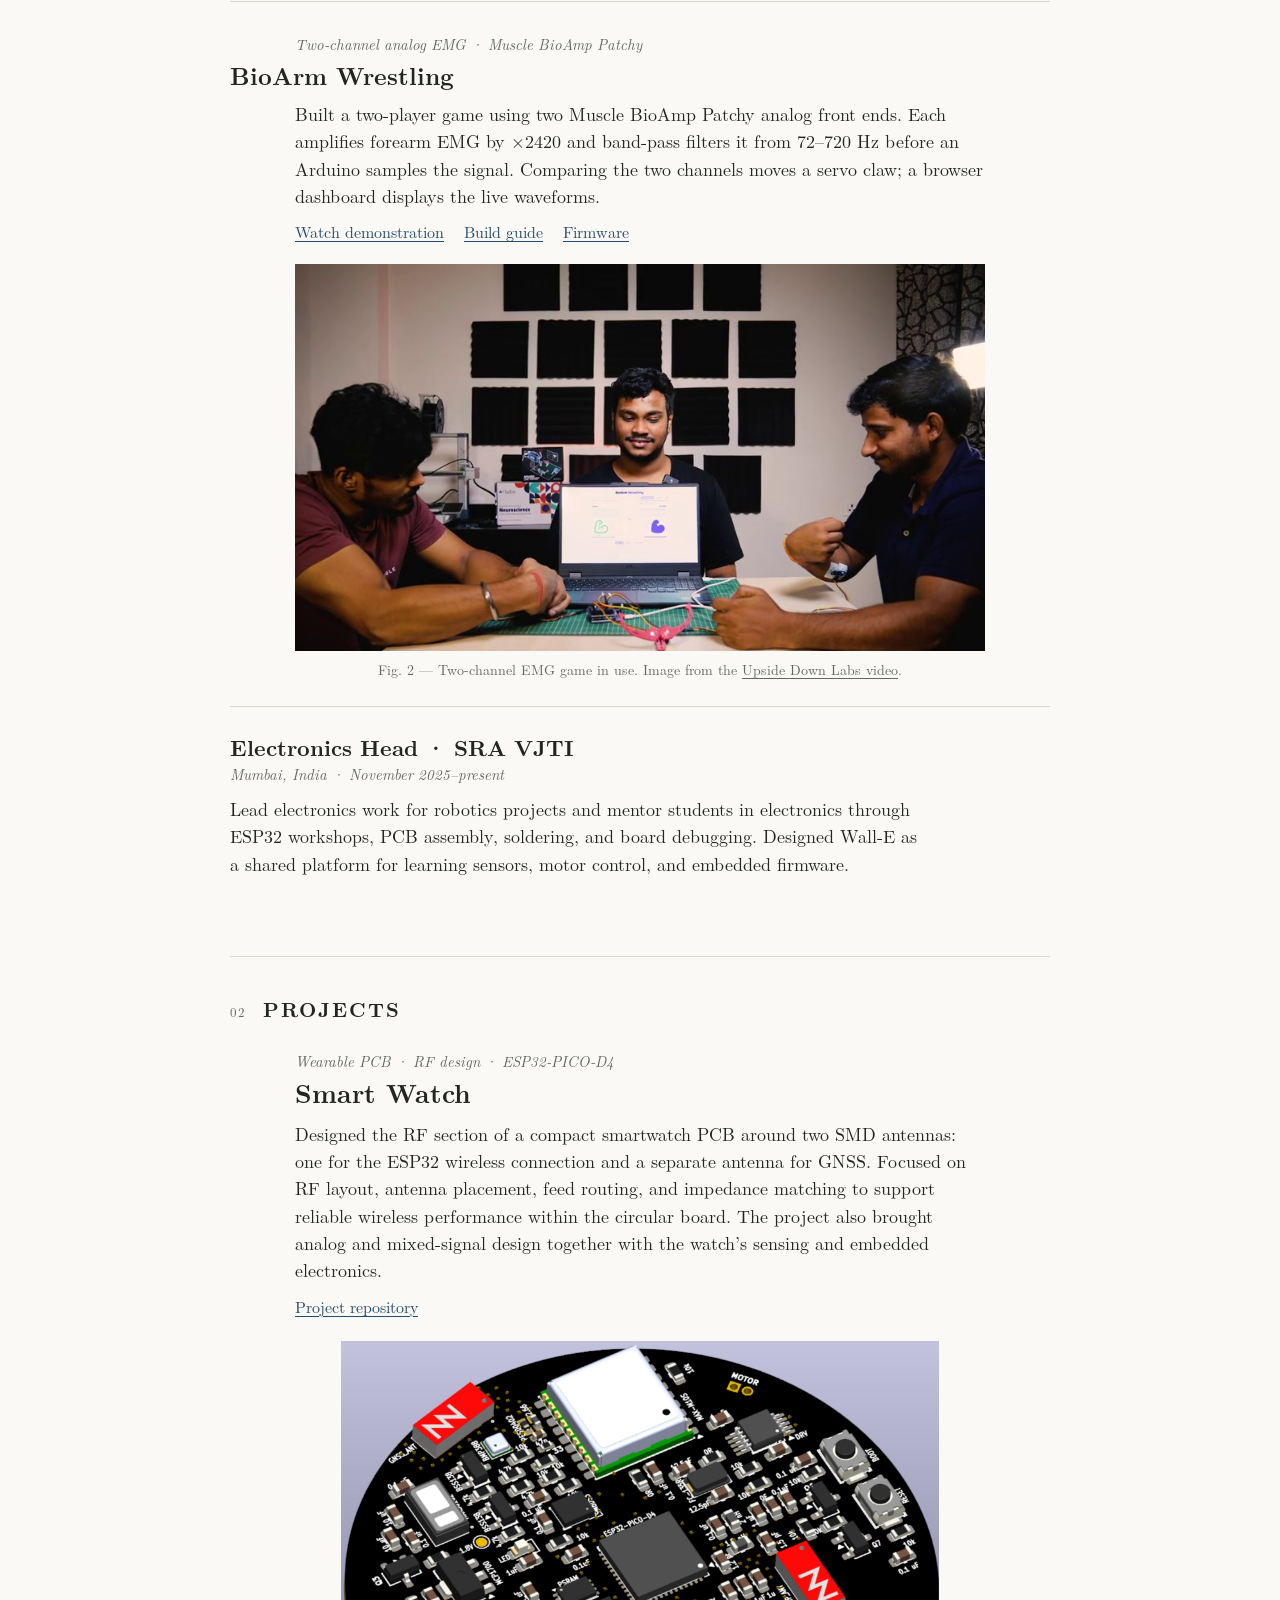
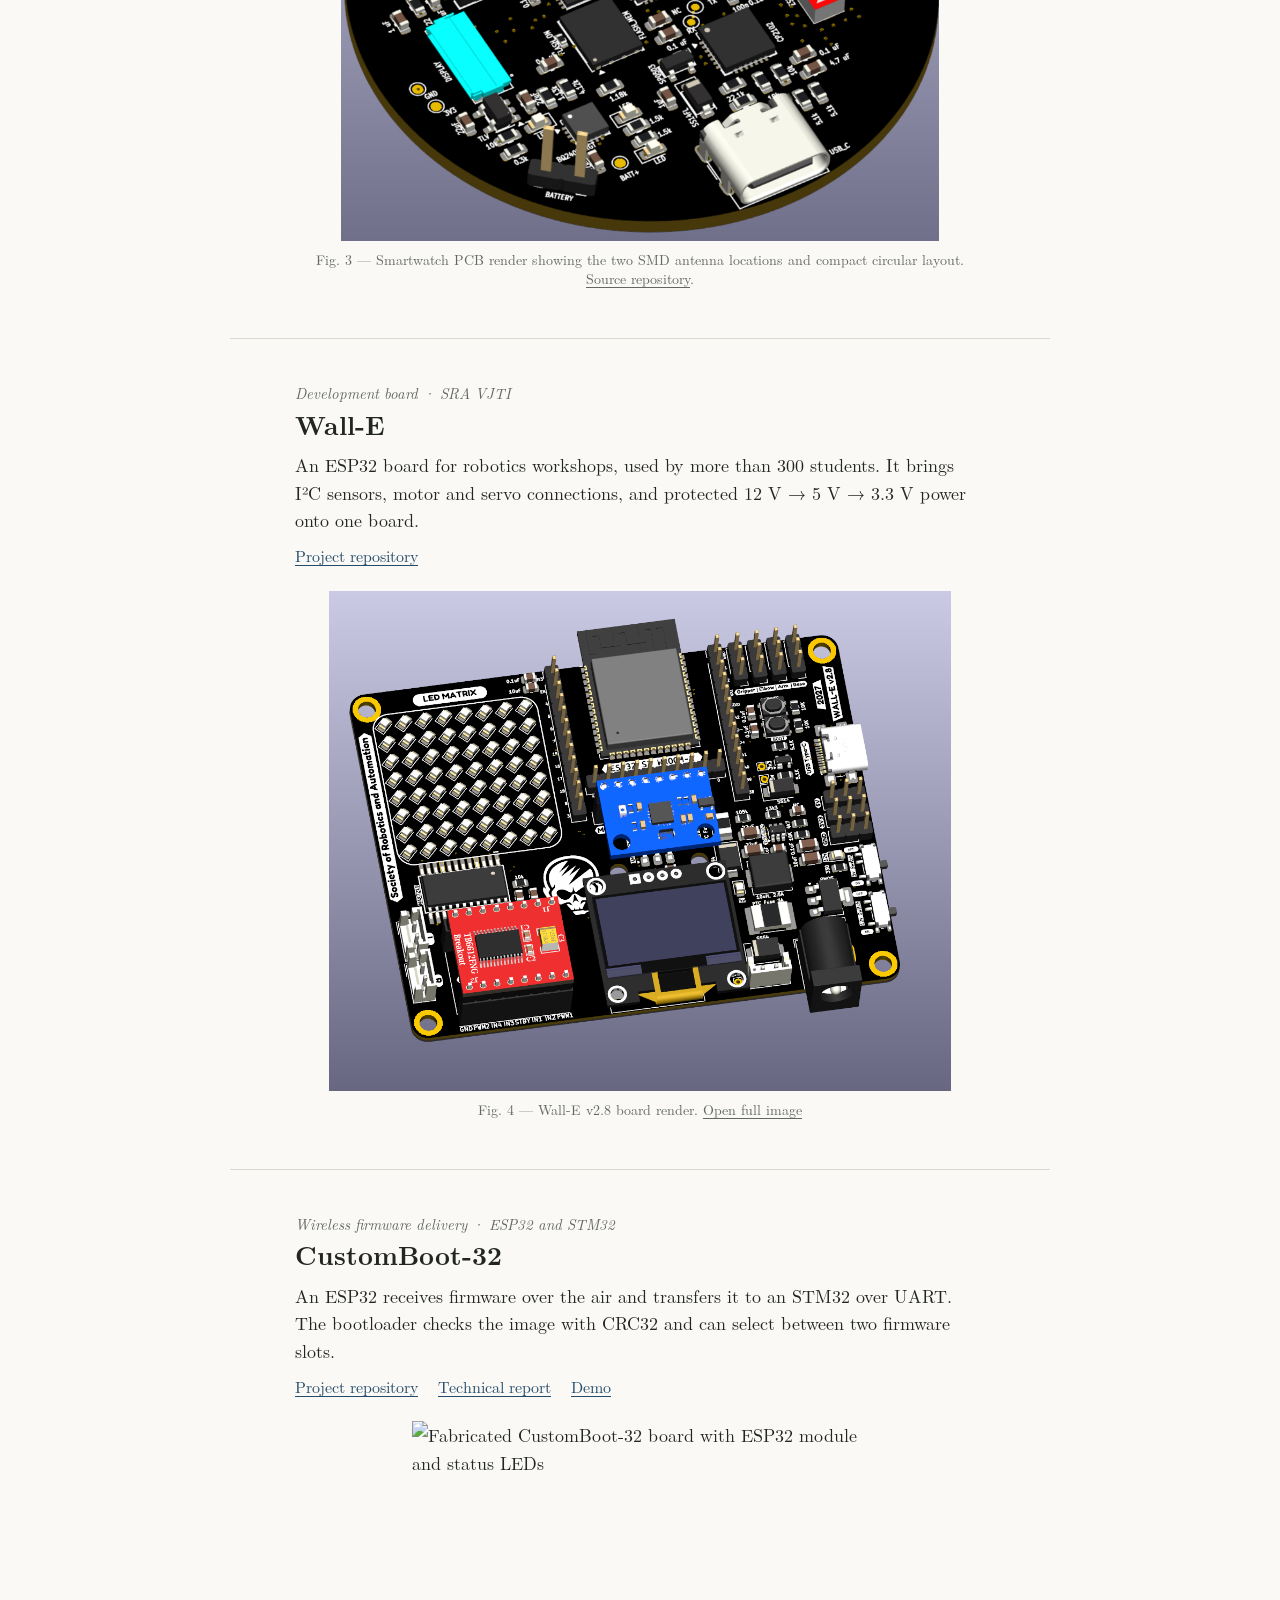
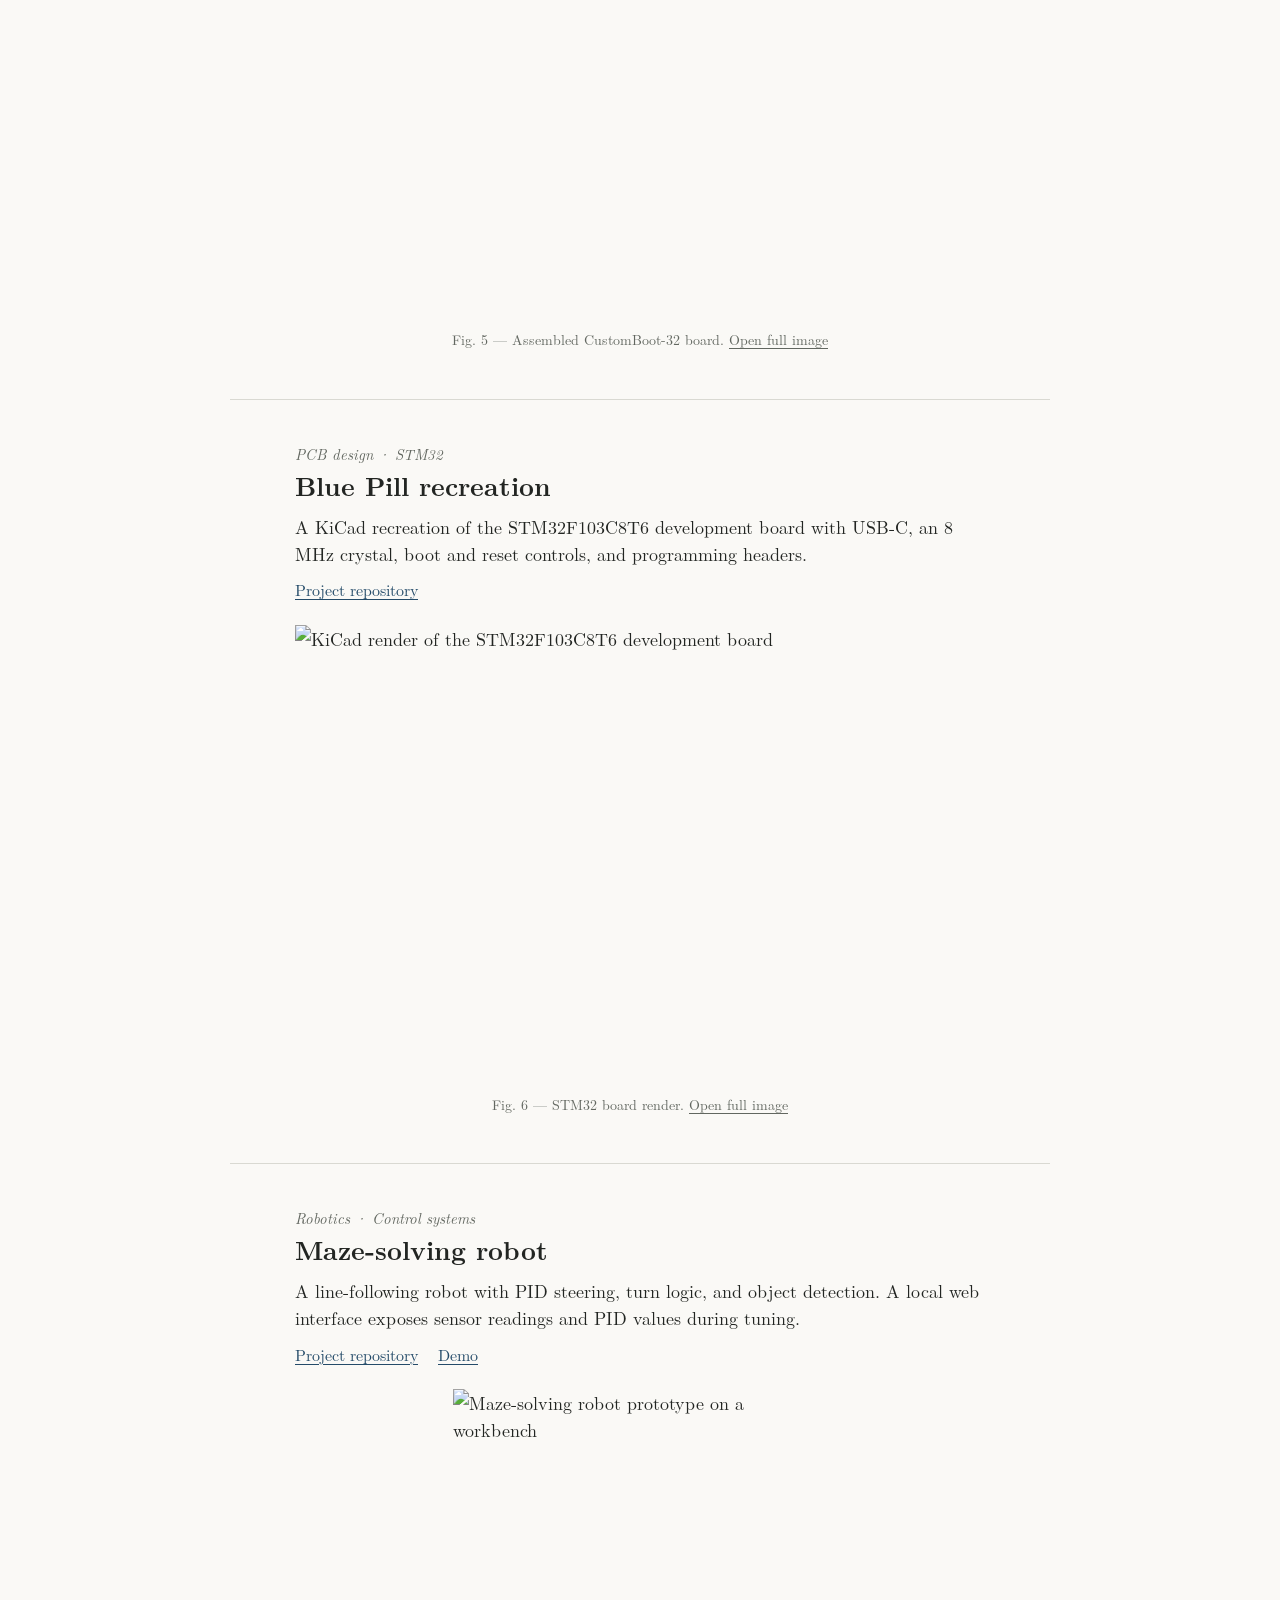
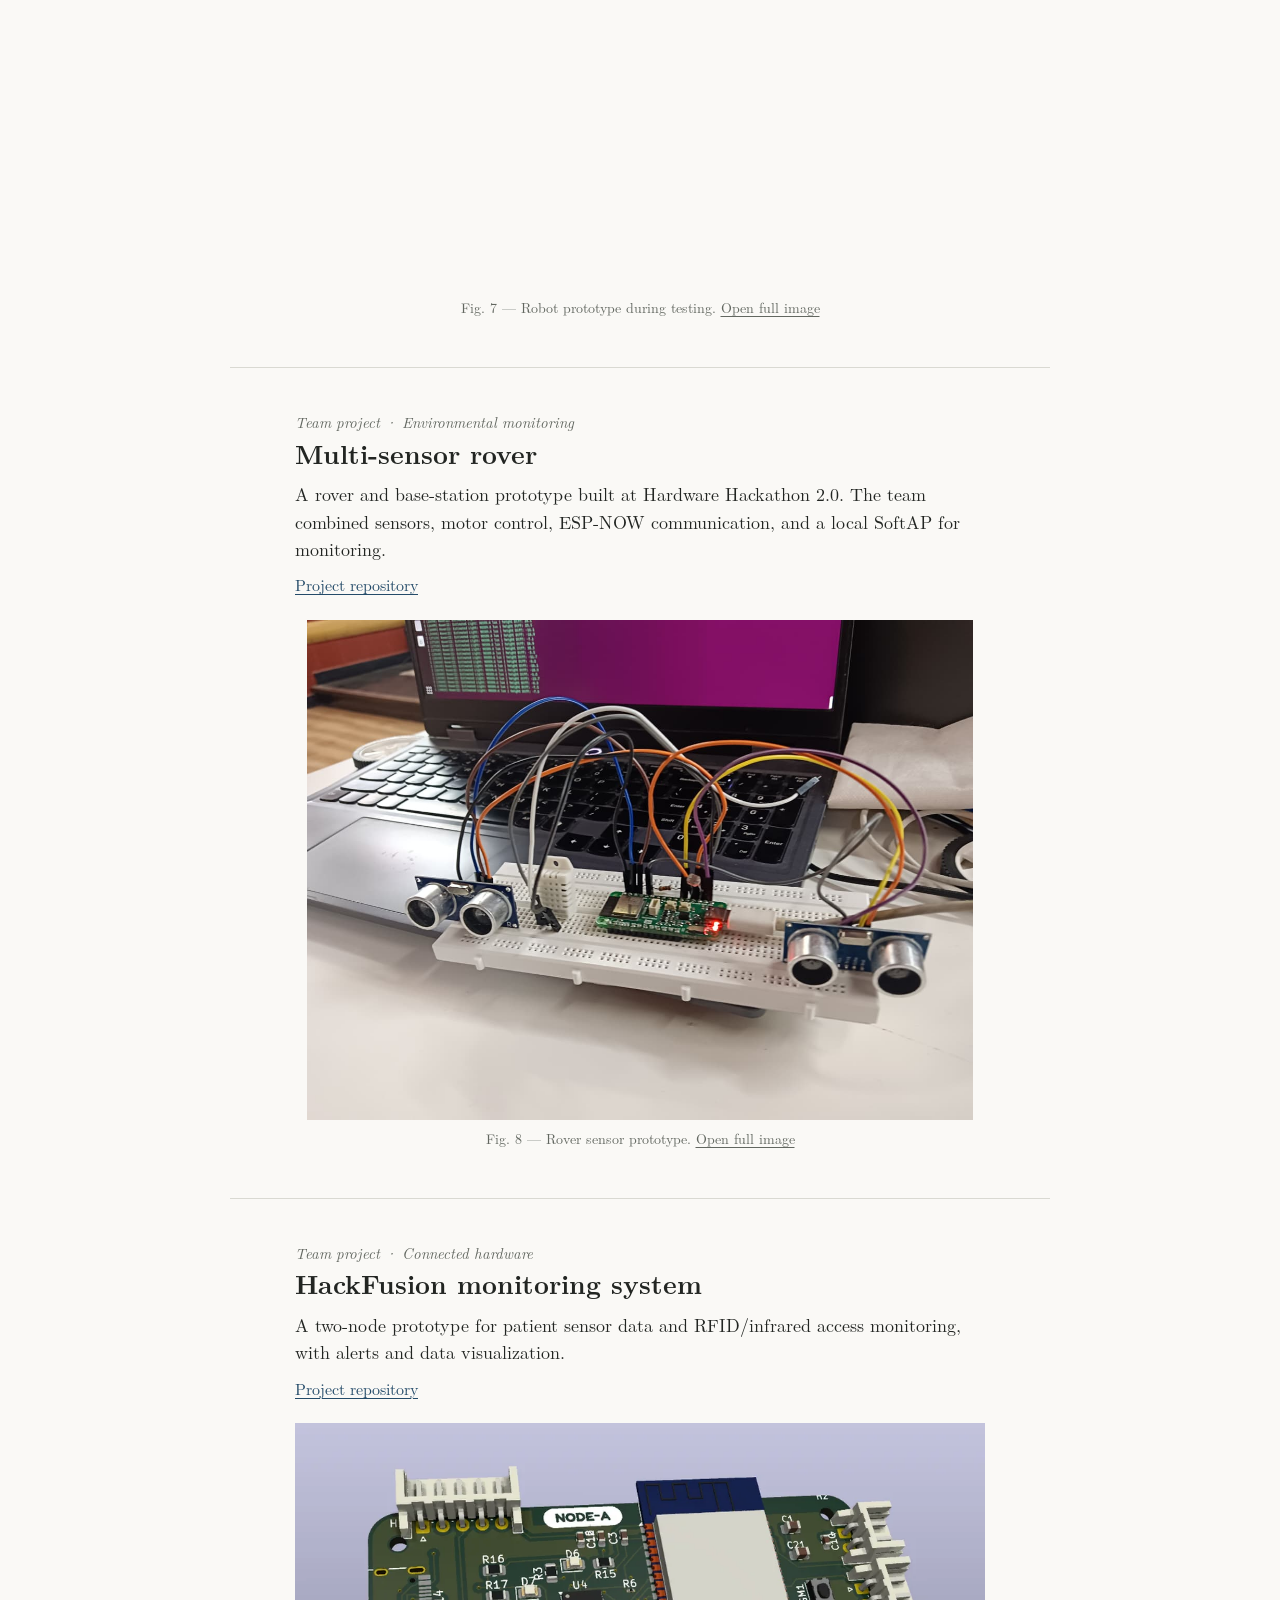
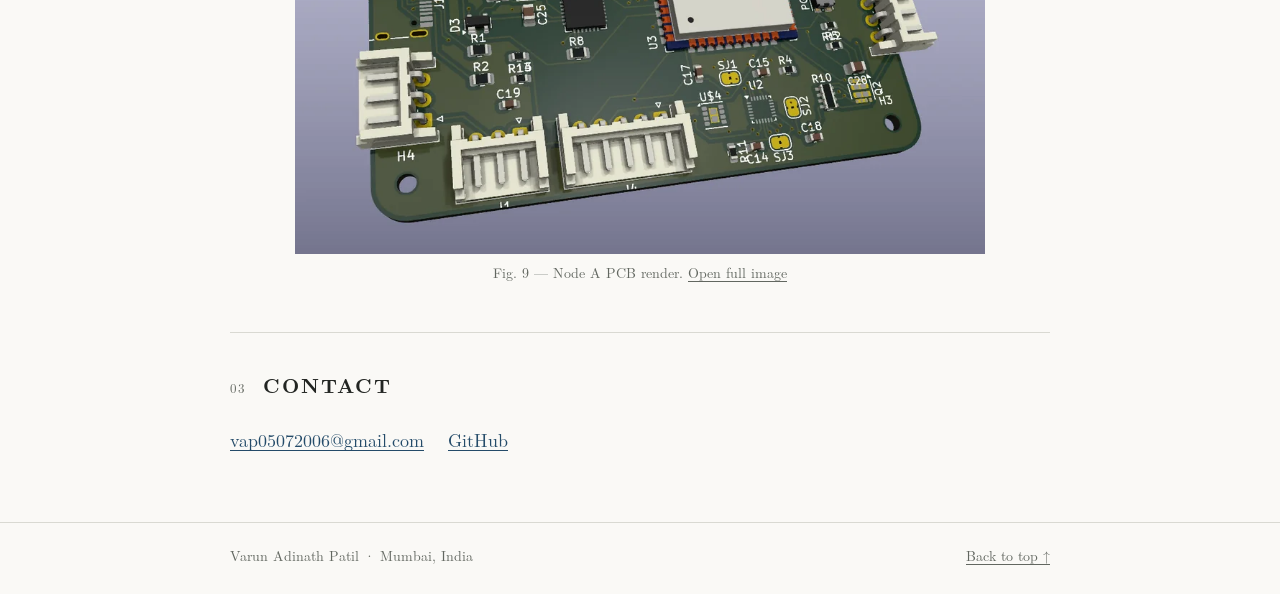
==== commit 6f14af99: "Update Wall-E board render to v2.8" ====
--- a/index.html
+++ b/index.html
@@ -8,8 +8,8 @@
     content="Varun Adinath Patil — analog electronics, RF design, biosignal interfaces, and embedded hardware.">
   <meta name="theme-color" content="#faf9f6">
   <title>Varun Adinath Patil</title>
-  <link rel="icon" type="image/svg+xml" href="assets/favicon.svg">
-  <link rel="icon" href="assets/Varun.ico" sizes="any">
+  <link rel="icon" type="image/svg+xml" href="assets/favicon.svg?v=2">
+  <link rel="icon" href="assets/Varun.ico?v=2" sizes="16x16 24x24 32x32 48x48 64x64">
   <style>
     @font-face {
       font-family: "Latin Modern";
@@ -613,9 +613,9 @@
         <p>An ESP32 board for robotics workshops, used by more than 300 students. It brings I²C sensors, motor and servo connections, and protected 12 V → 5 V → 3.3 V power onto one board.</p>
         <div class="project-links"><a href="https://github.com/VarunAPatil/Wall-E-2027-Board-Design/tree/sra-board-s3"
             target="_blank" rel="noopener noreferrer">Project repository</a></div>
-        <figure><img src="assets/sra-wall-e-v2.7.jpeg" alt="KiCad render of the SRA Wall-E v2.7 development board"
+        <figure><img src="assets/sra-wall-e-v2.8.png" alt="KiCad render of the SRA Wall-E v2.8 development board"
             width="851" height="635" loading="lazy">
-          <figcaption>Fig. 4 — Wall-E v2.7 board render. <a href="assets/sra-wall-e-v2.7.jpeg" target="_blank"
+          <figcaption>Fig. 4 — Wall-E v2.8 board render. <a href="assets/sra-wall-e-v2.8.png" target="_blank"
               rel="noopener noreferrer">Open full image</a></figcaption>
         </figure>
       </article>
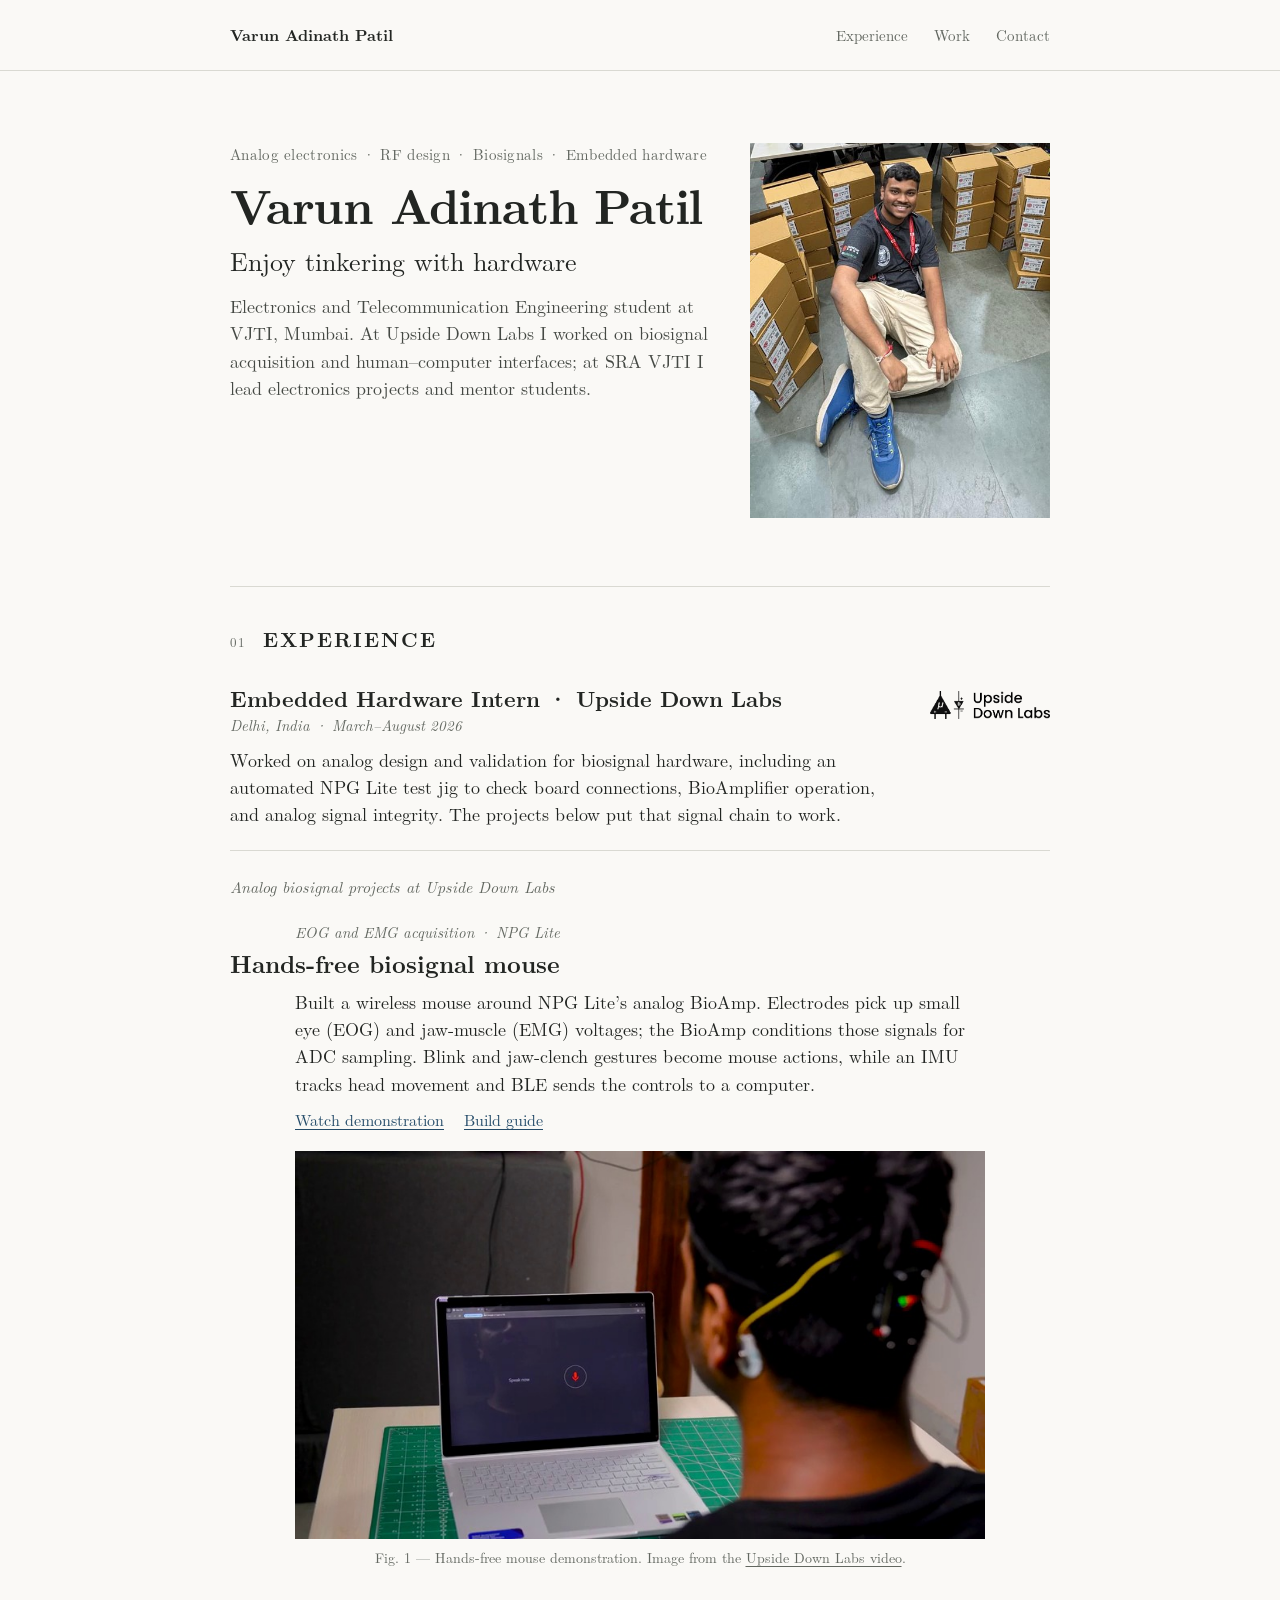
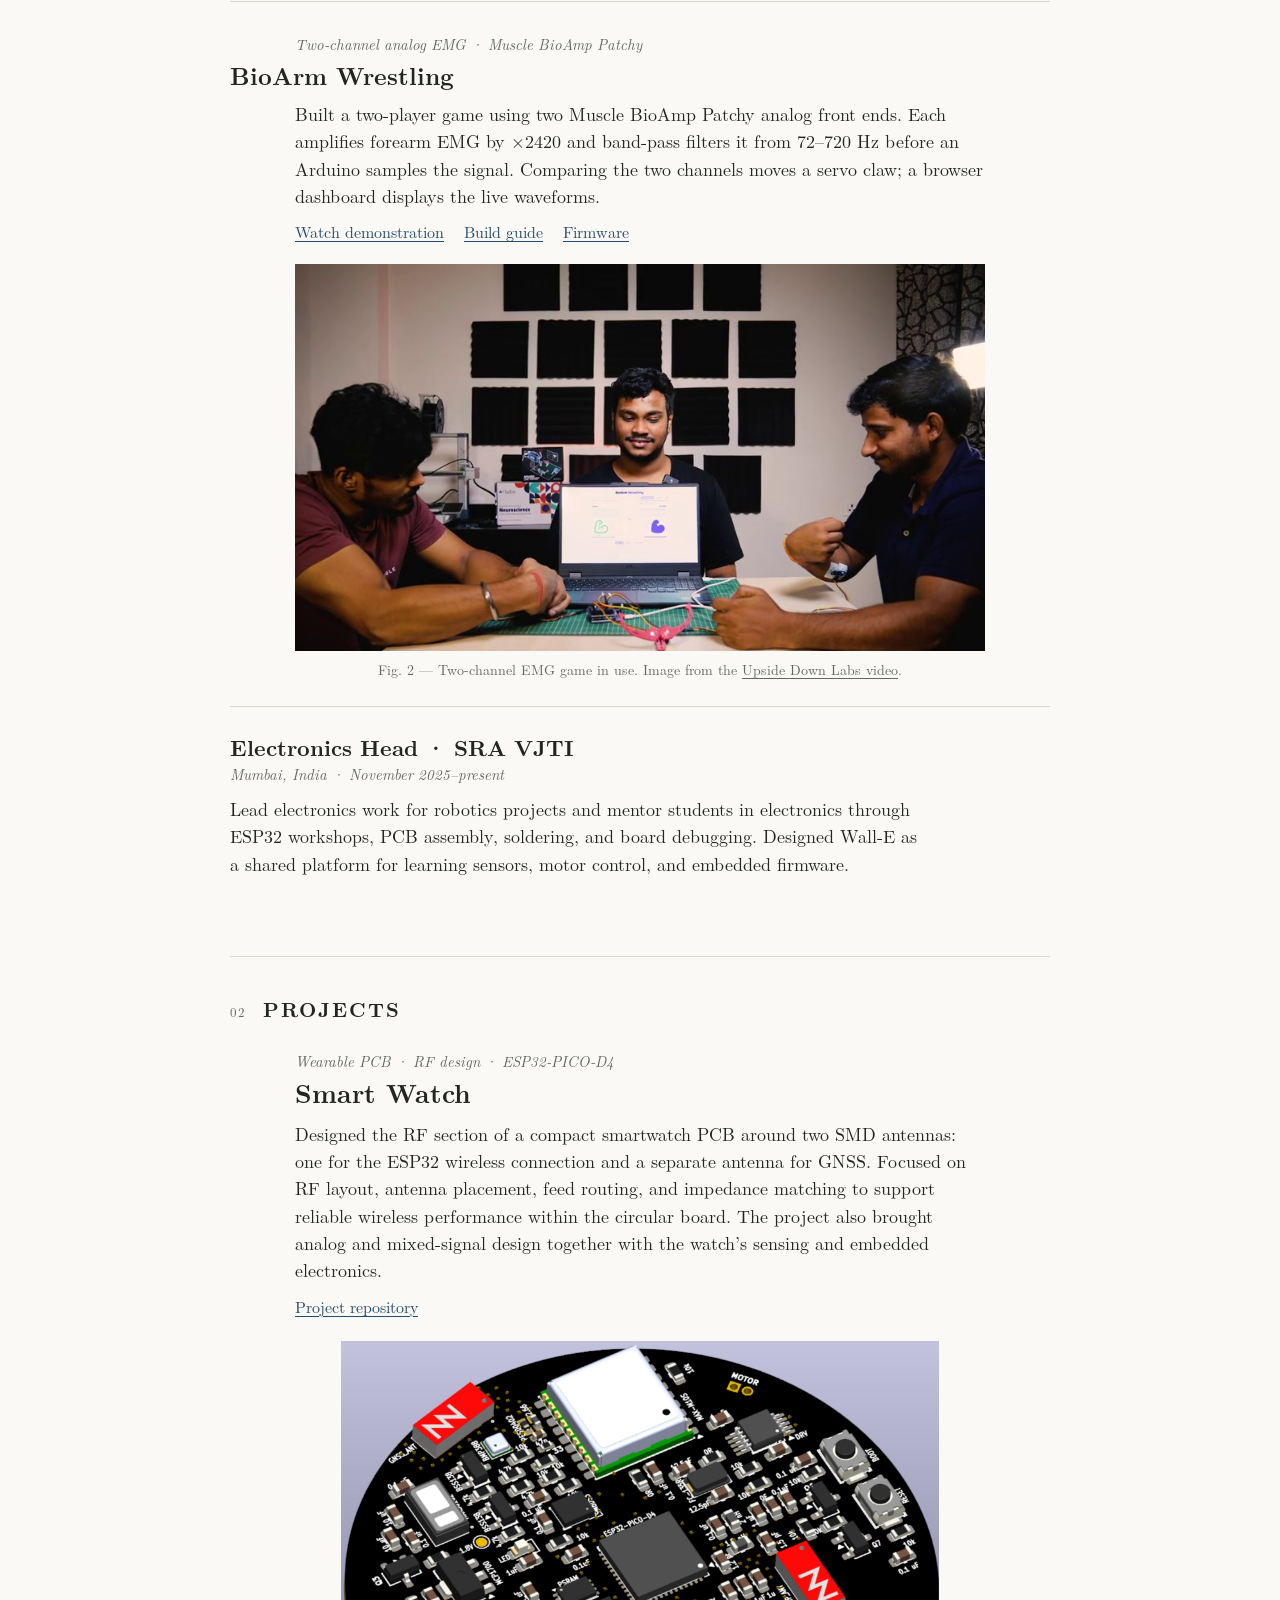
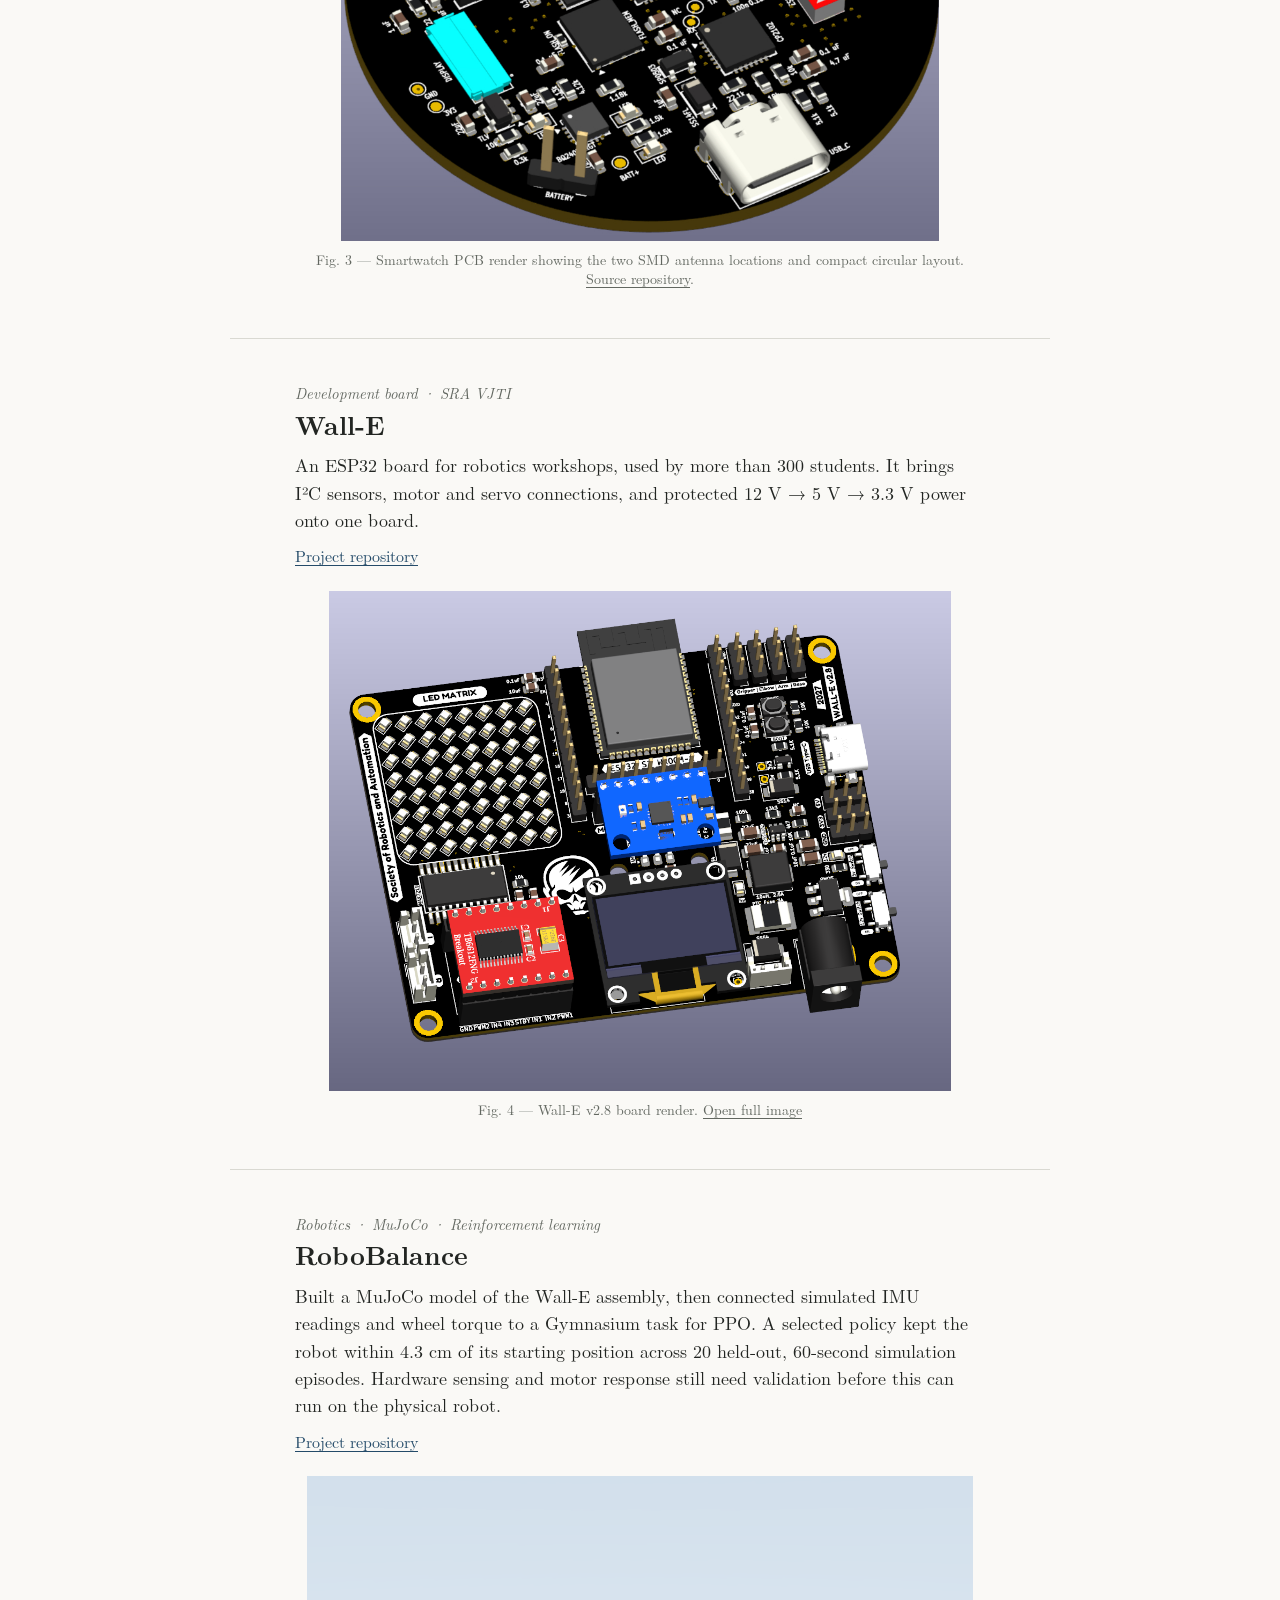
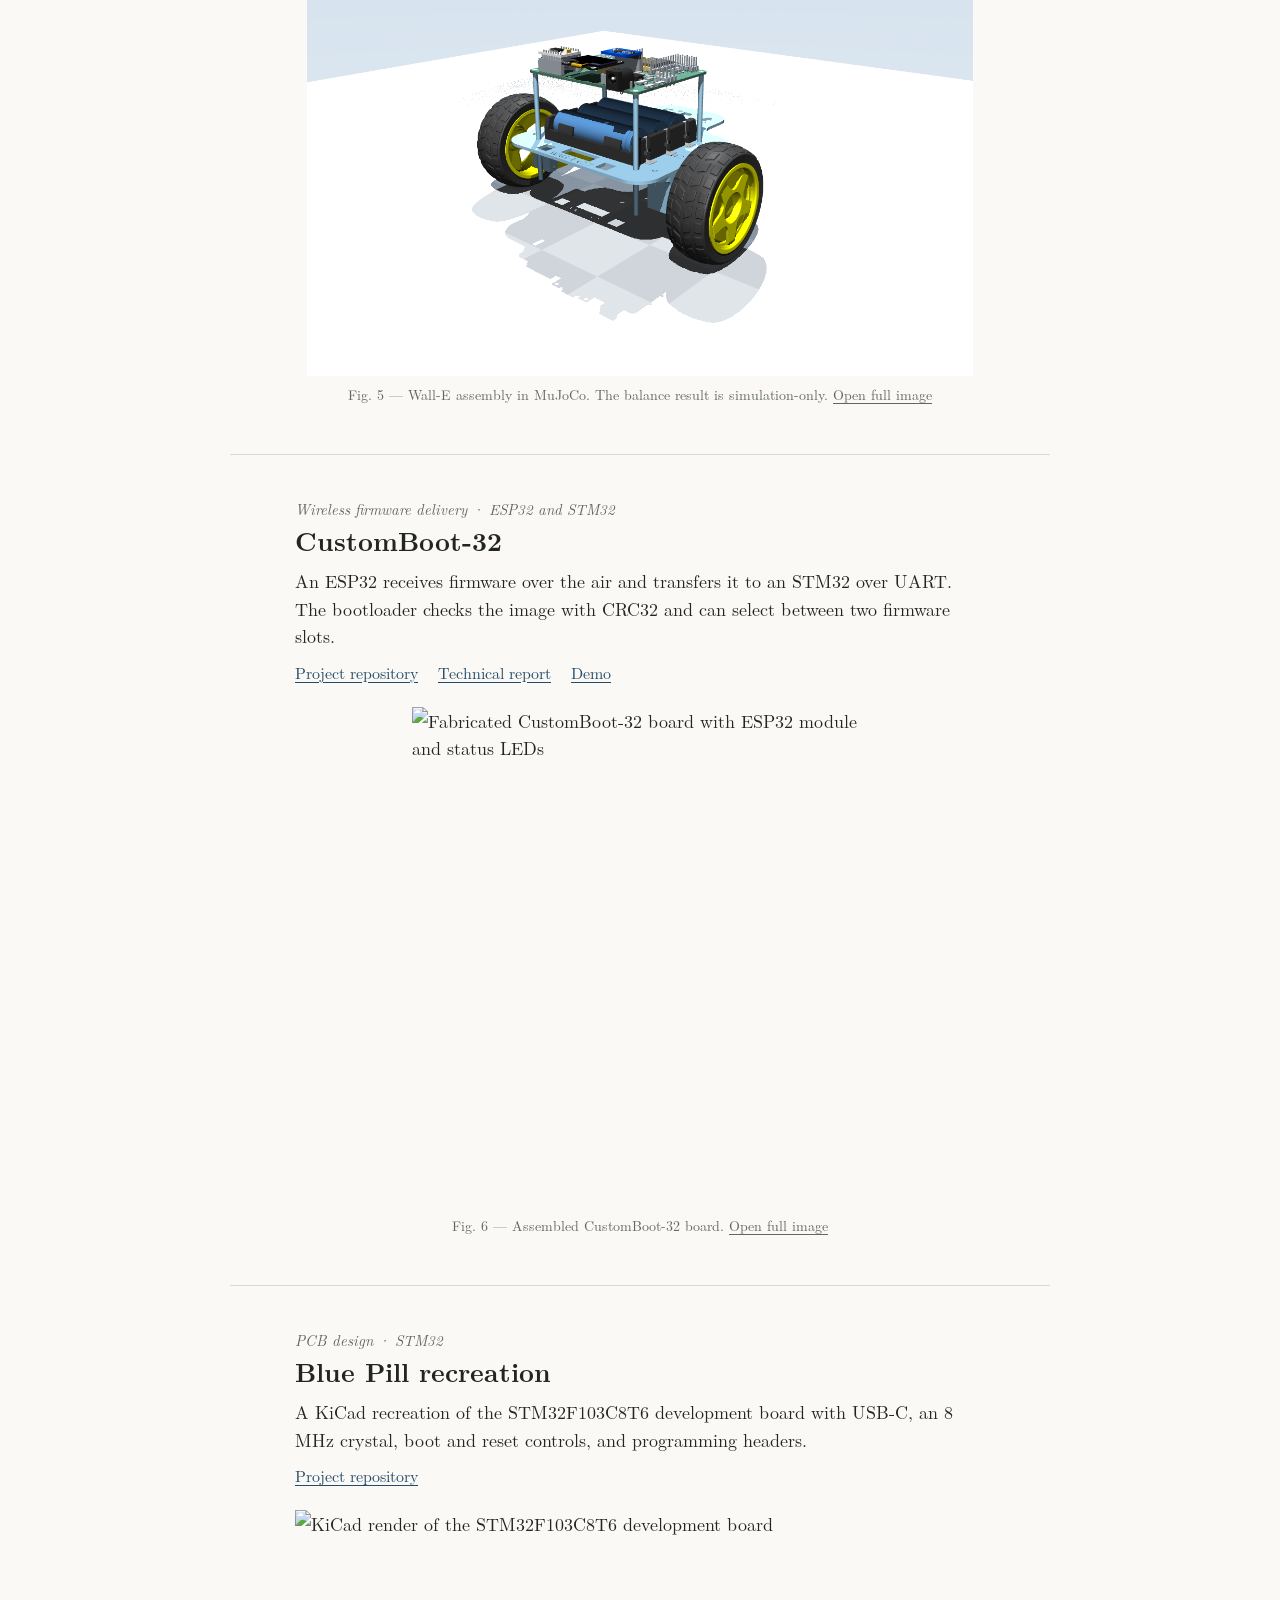
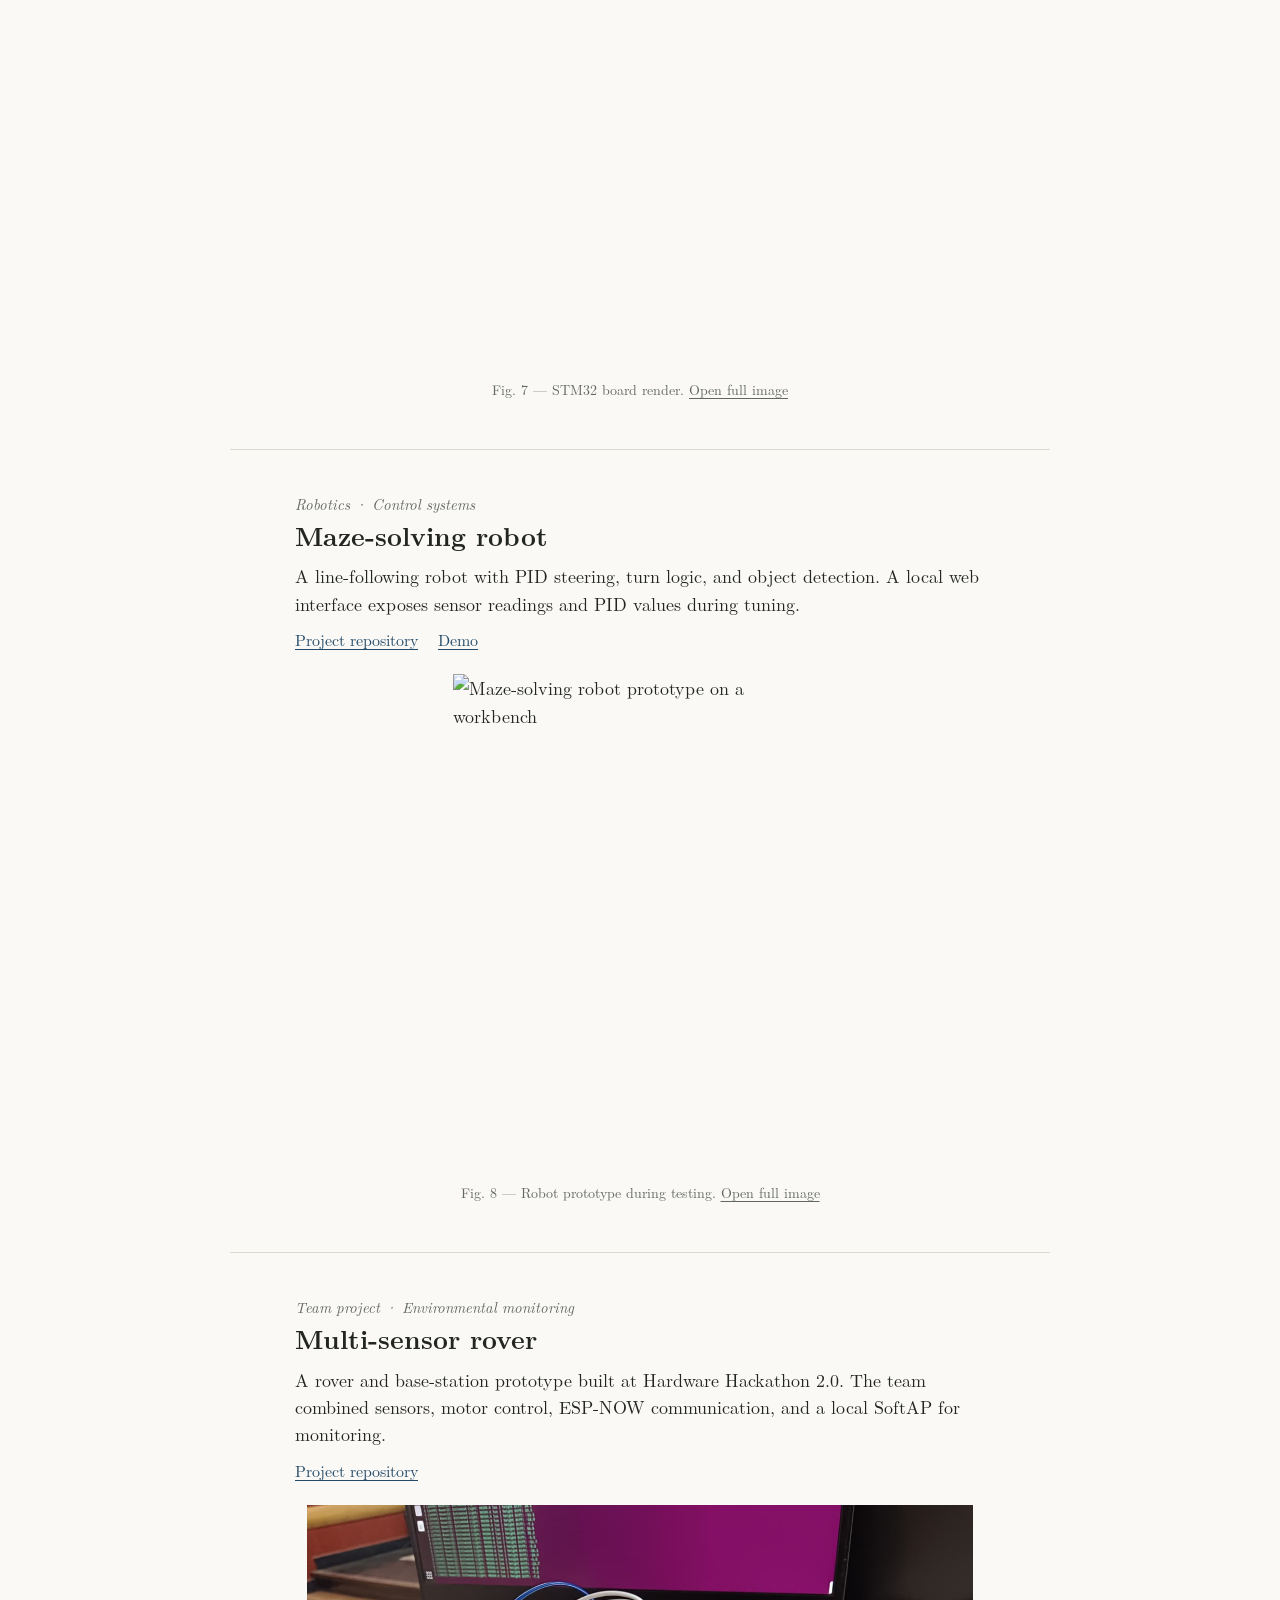
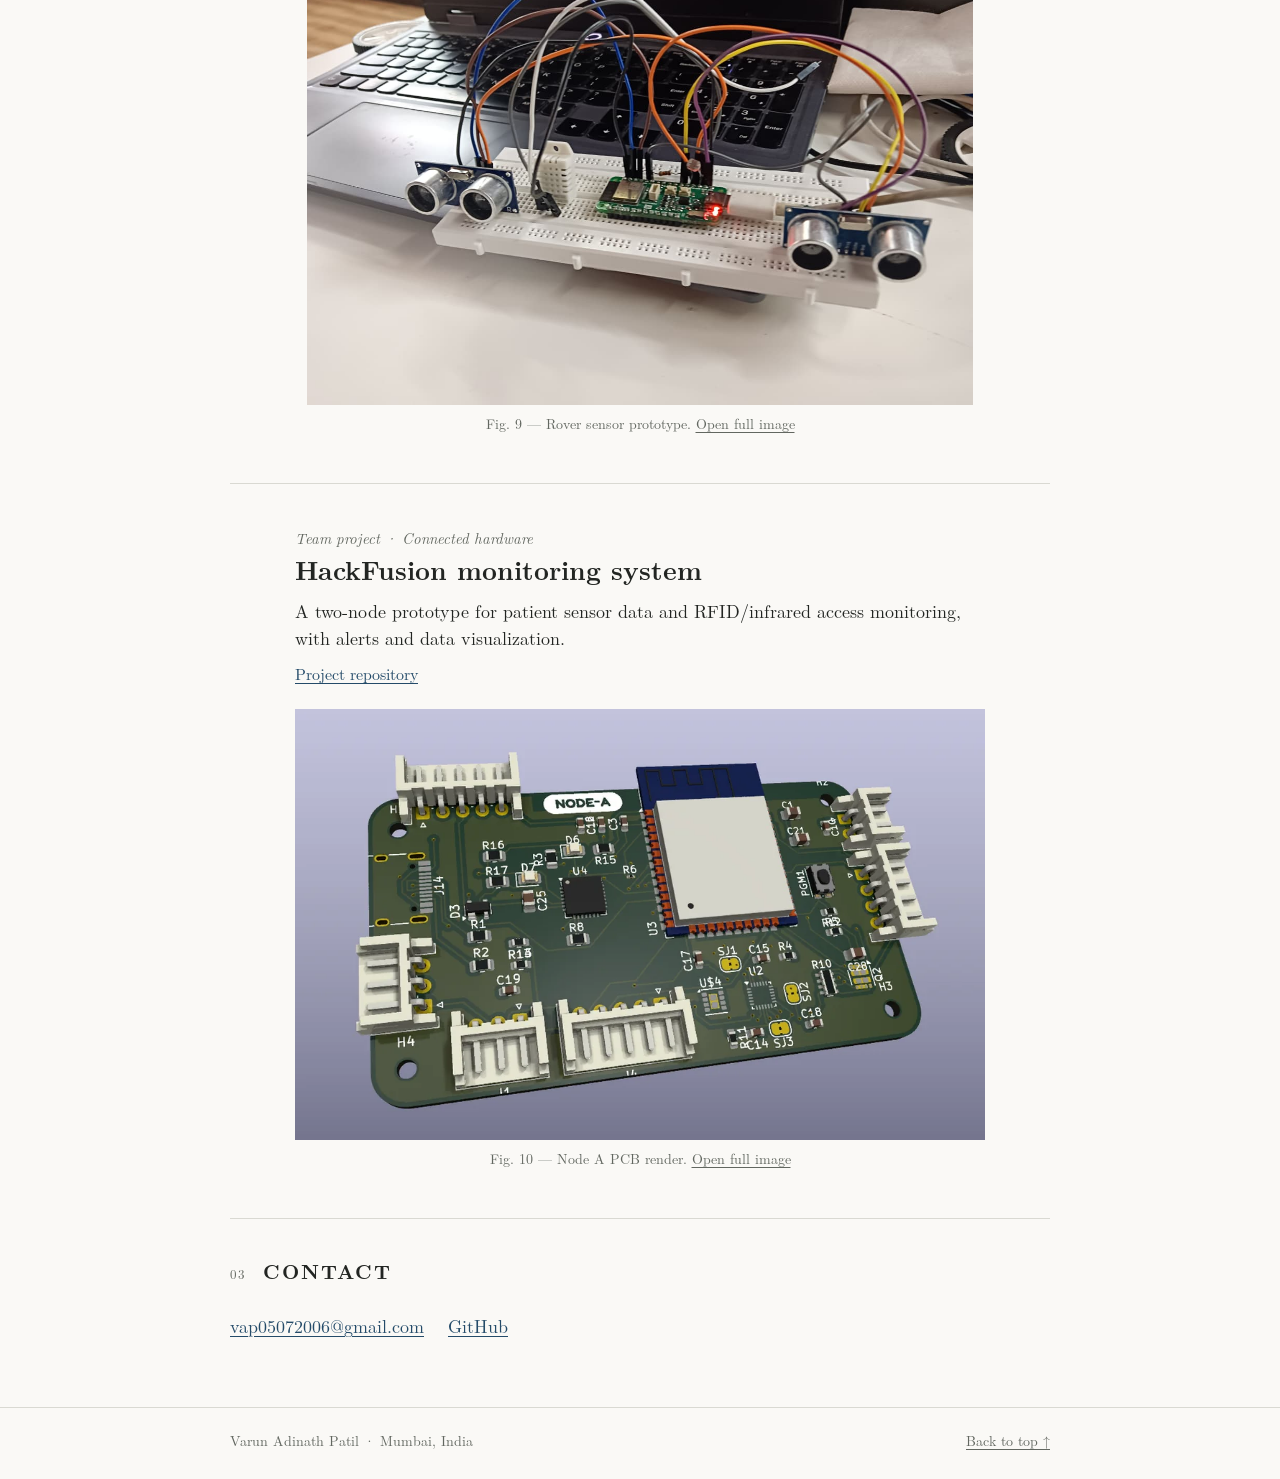
==== commit 0a086775: "Add RoboBalance simulation project to portfolio" ====
--- a/index.html
+++ b/index.html
@@ -621,6 +621,21 @@
       </article>
 
       <article class="project">
+        <p class="project-type">Robotics · MuJoCo · Reinforcement learning</p>
+        <h3>RoboBalance</h3>
+        <p>Built a MuJoCo model of the Wall-E assembly, then connected simulated IMU readings and wheel torque to a Gymnasium task for PPO. A selected policy kept the robot within 4.3 cm of its starting position across 20 held-out, 60-second simulation episodes. Hardware sensing and motor response still need validation before this can run on the physical robot.</p>
+        <div class="project-links"><a href="https://github.com/VarunAPatil/RoboBalance" target="_blank"
+            rel="noopener noreferrer">Project repository</a></div>
+        <figure><img src="assets/robobalance-mujoco.png"
+            alt="MuJoCo render of the two-wheeled Wall-E robot with visible battery holder and PCB"
+            width="1280" height="960" loading="lazy">
+          <figcaption>Fig. 5 — Wall-E assembly in MuJoCo. The balance result is simulation-only.
+            <a href="assets/robobalance-mujoco.png" target="_blank" rel="noopener noreferrer">Open full image</a>
+          </figcaption>
+        </figure>
+      </article>
+
+      <article class="project">
         <p class="project-type">Wireless firmware delivery · ESP32 and STM32</p>
         <h3>CustomBoot-32</h3>
         <p>An ESP32 receives firmware over the air and transfers it to an STM32 over UART. The bootloader checks the image with CRC32 and can select between two firmware slots.</p>
@@ -632,7 +647,7 @@
             rel="noopener noreferrer">Demo</a></div>
         <figure><img src="assets/Final_PCB.png" alt="Fabricated CustomBoot-32 board with ESP32 module and status LEDs"
             width="396" height="434" loading="lazy">
-          <figcaption>Fig. 5 — Assembled CustomBoot-32 board. <a href="assets/Final_PCB.png" target="_blank"
+          <figcaption>Fig. 6 — Assembled CustomBoot-32 board. <a href="assets/Final_PCB.png" target="_blank"
               rel="noopener noreferrer">Open full image</a></figcaption>
         </figure>
       </article>
@@ -645,7 +660,7 @@
             rel="noopener noreferrer">Project repository</a></div>
         <figure><img src="assets/3D_View.png" alt="KiCad render of the STM32F103C8T6 development board" width="867"
             height="579" loading="lazy">
-          <figcaption>Fig. 6 — STM32 board render. <a href="assets/3D_View.png" target="_blank"
+          <figcaption>Fig. 7 — STM32 board render. <a href="assets/3D_View.png" target="_blank"
               rel="noopener noreferrer">Open full image</a></figcaption>
         </figure>
       </article>
@@ -660,7 +675,7 @@
             rel="noopener noreferrer">Demo</a></div>
         <figure><img src="assets/bot.jpeg" alt="Maze-solving robot prototype on a workbench" width="1200" height="1600"
             loading="lazy">
-          <figcaption>Fig. 7 — Robot prototype during testing. <a href="assets/bot.jpeg" target="_blank"
+          <figcaption>Fig. 8 — Robot prototype during testing. <a href="assets/bot.jpeg" target="_blank"
               rel="noopener noreferrer">Open full image</a></figcaption>
         </figure>
       </article>
@@ -674,7 +689,7 @@
         <figure><img src="assets/rover-prototype.jpeg"
             alt="Ultrasonic sensor and microcontroller prototype for the multi-sensor rover" width="1280" height="960"
             loading="lazy">
-          <figcaption>Fig. 8 — Rover sensor prototype. <a href="assets/rover-prototype.jpeg" target="_blank"
+          <figcaption>Fig. 9 — Rover sensor prototype. <a href="assets/rover-prototype.jpeg" target="_blank"
               rel="noopener noreferrer">Open full image</a></figcaption>
         </figure>
       </article>
@@ -687,7 +702,7 @@
             rel="noopener noreferrer">Project repository</a></div>
         <figure><img src="assets/hackfusion-node-a.webp" alt="3D PCB render of the Node A medical monitoring unit"
             width="960" height="600" loading="lazy">
-          <figcaption>Fig. 9 — Node A PCB render. <a href="assets/hackfusion-node-a.webp" target="_blank"
+          <figcaption>Fig. 10 — Node A PCB render. <a href="assets/hackfusion-node-a.webp" target="_blank"
               rel="noopener noreferrer">Open full image</a></figcaption>
         </figure>
       </article>
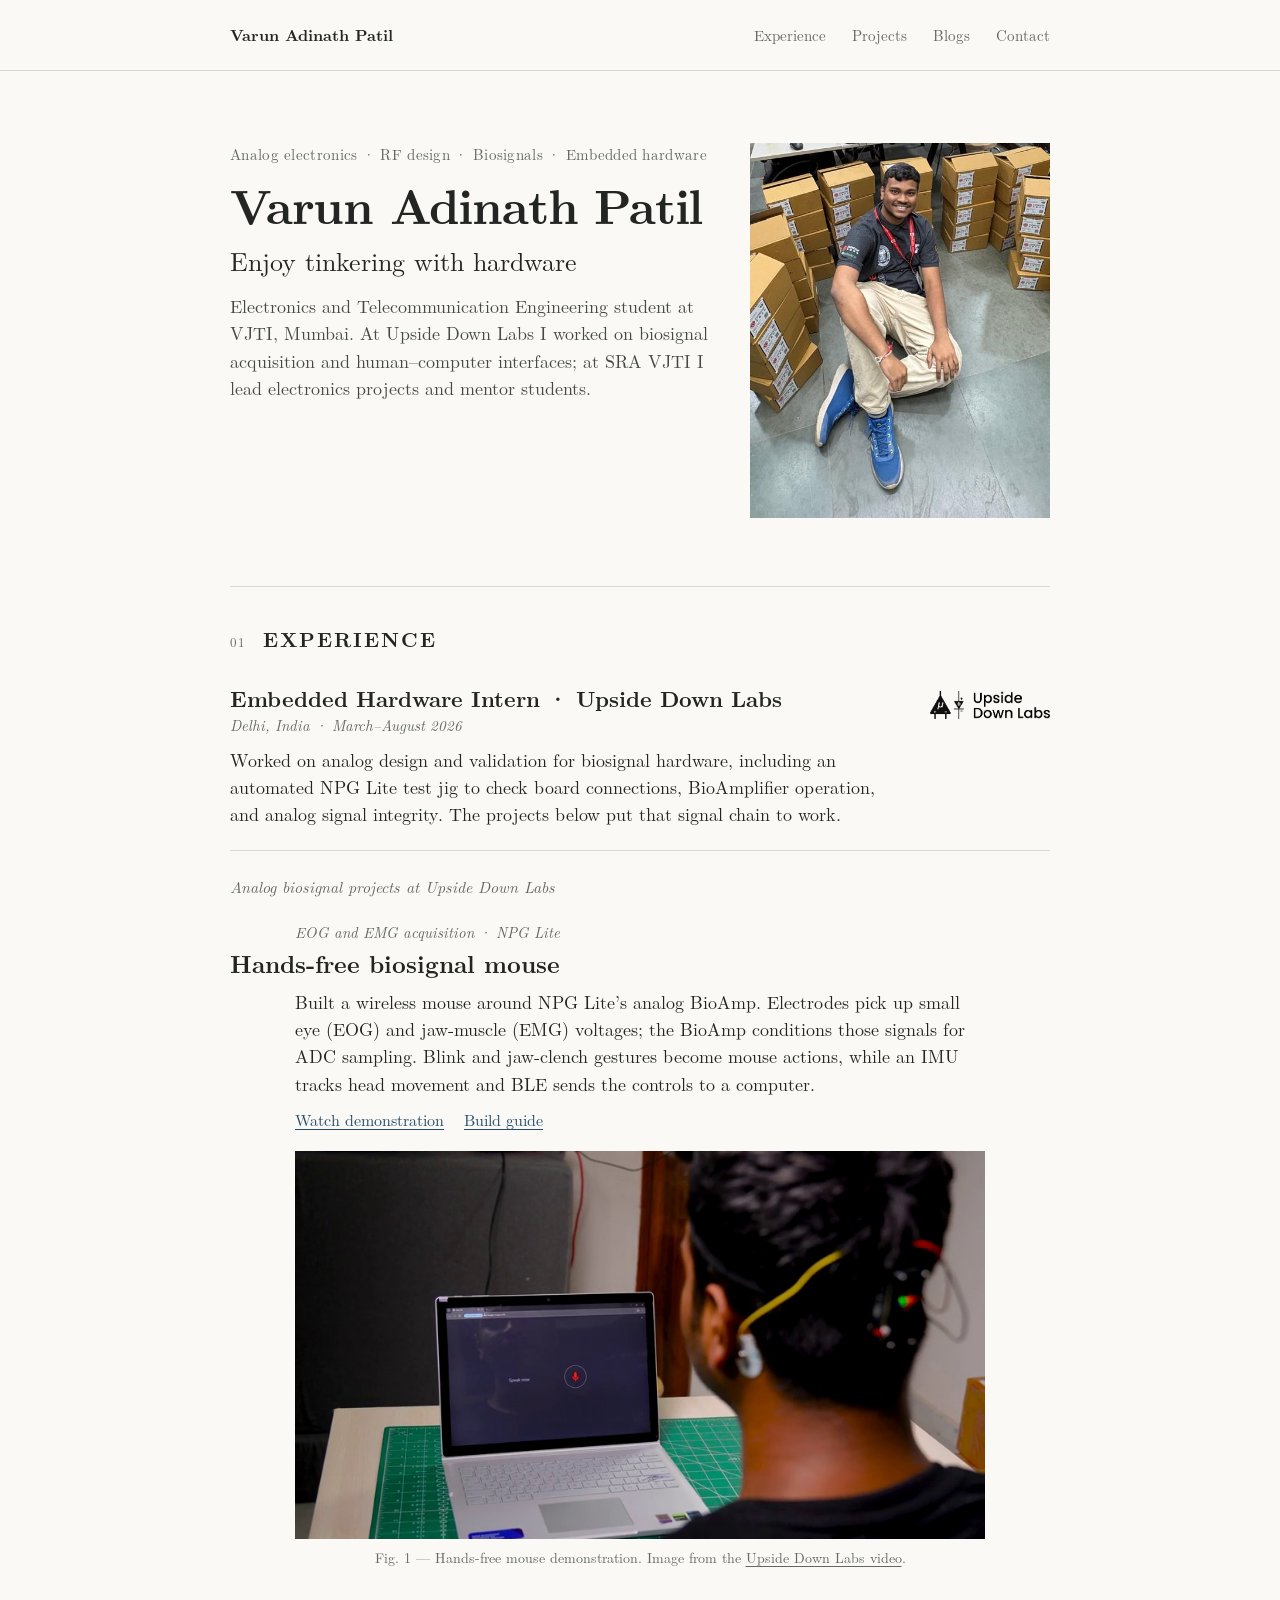
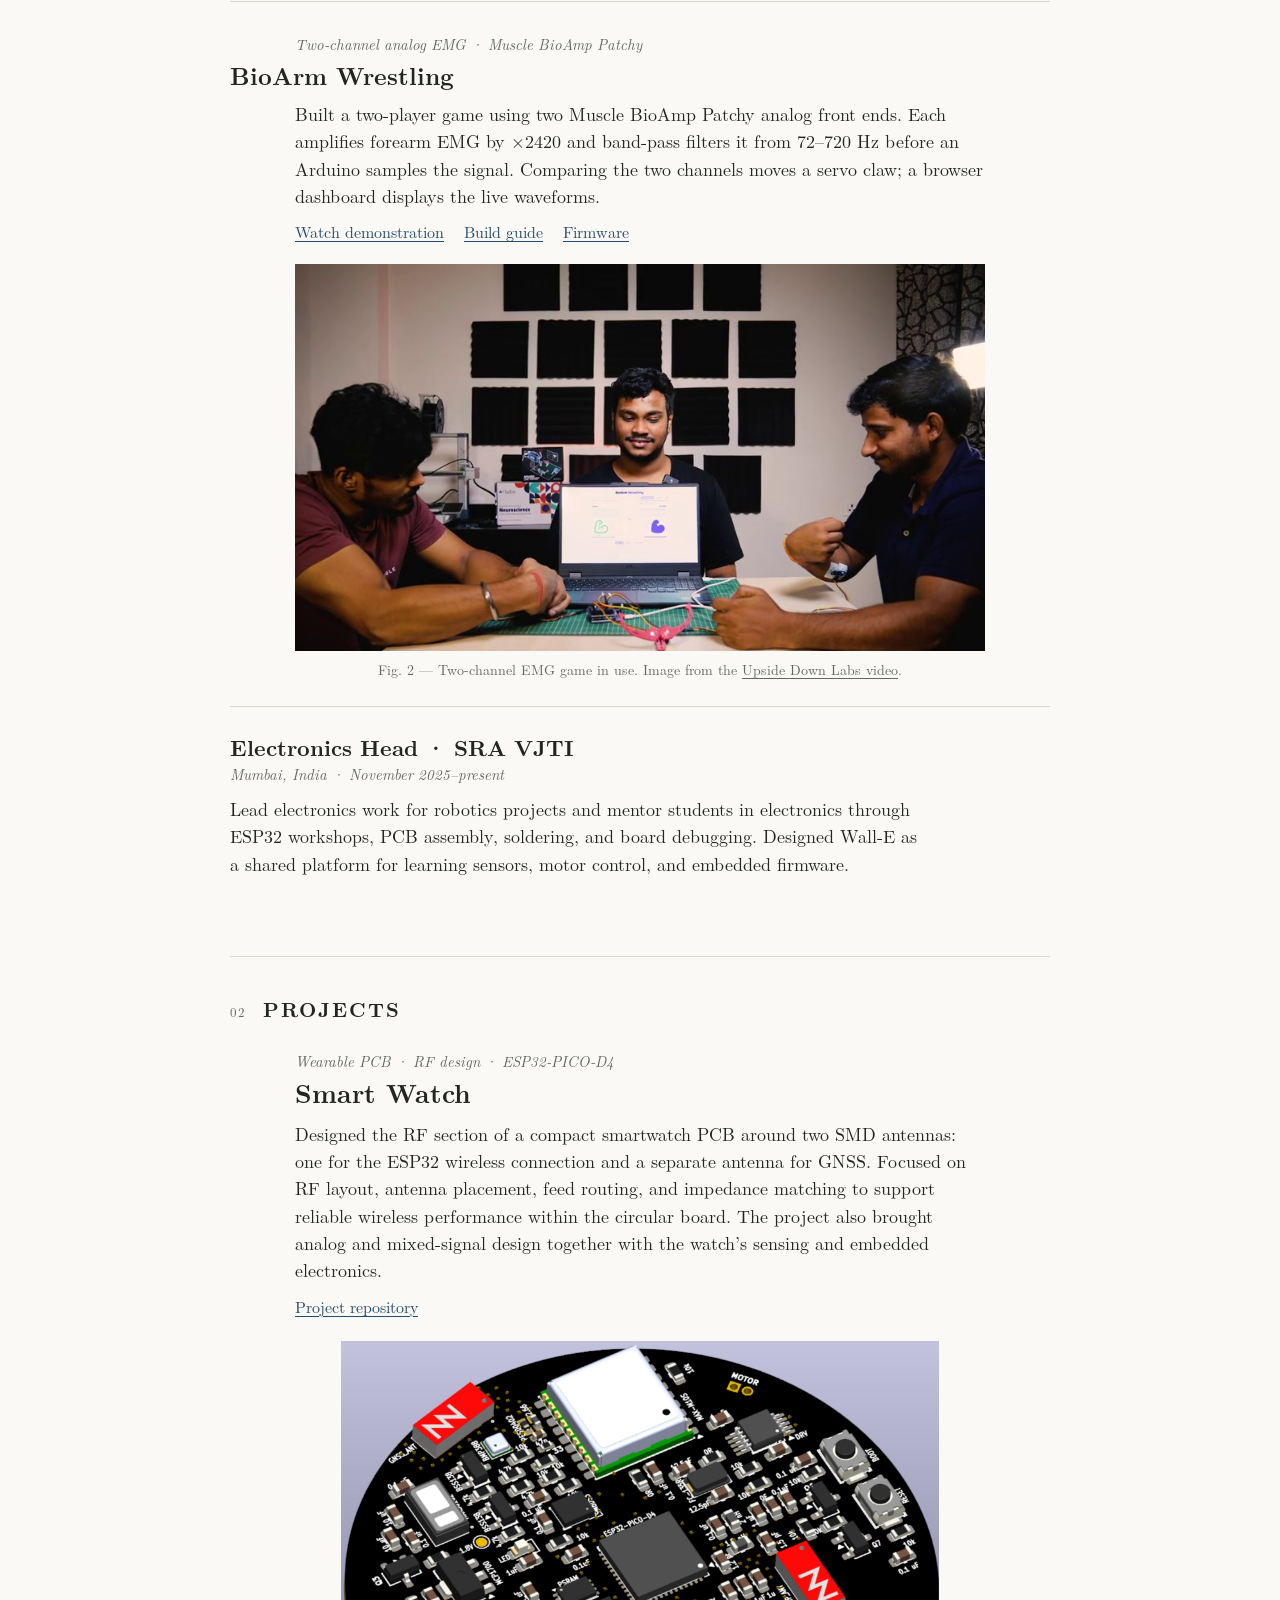
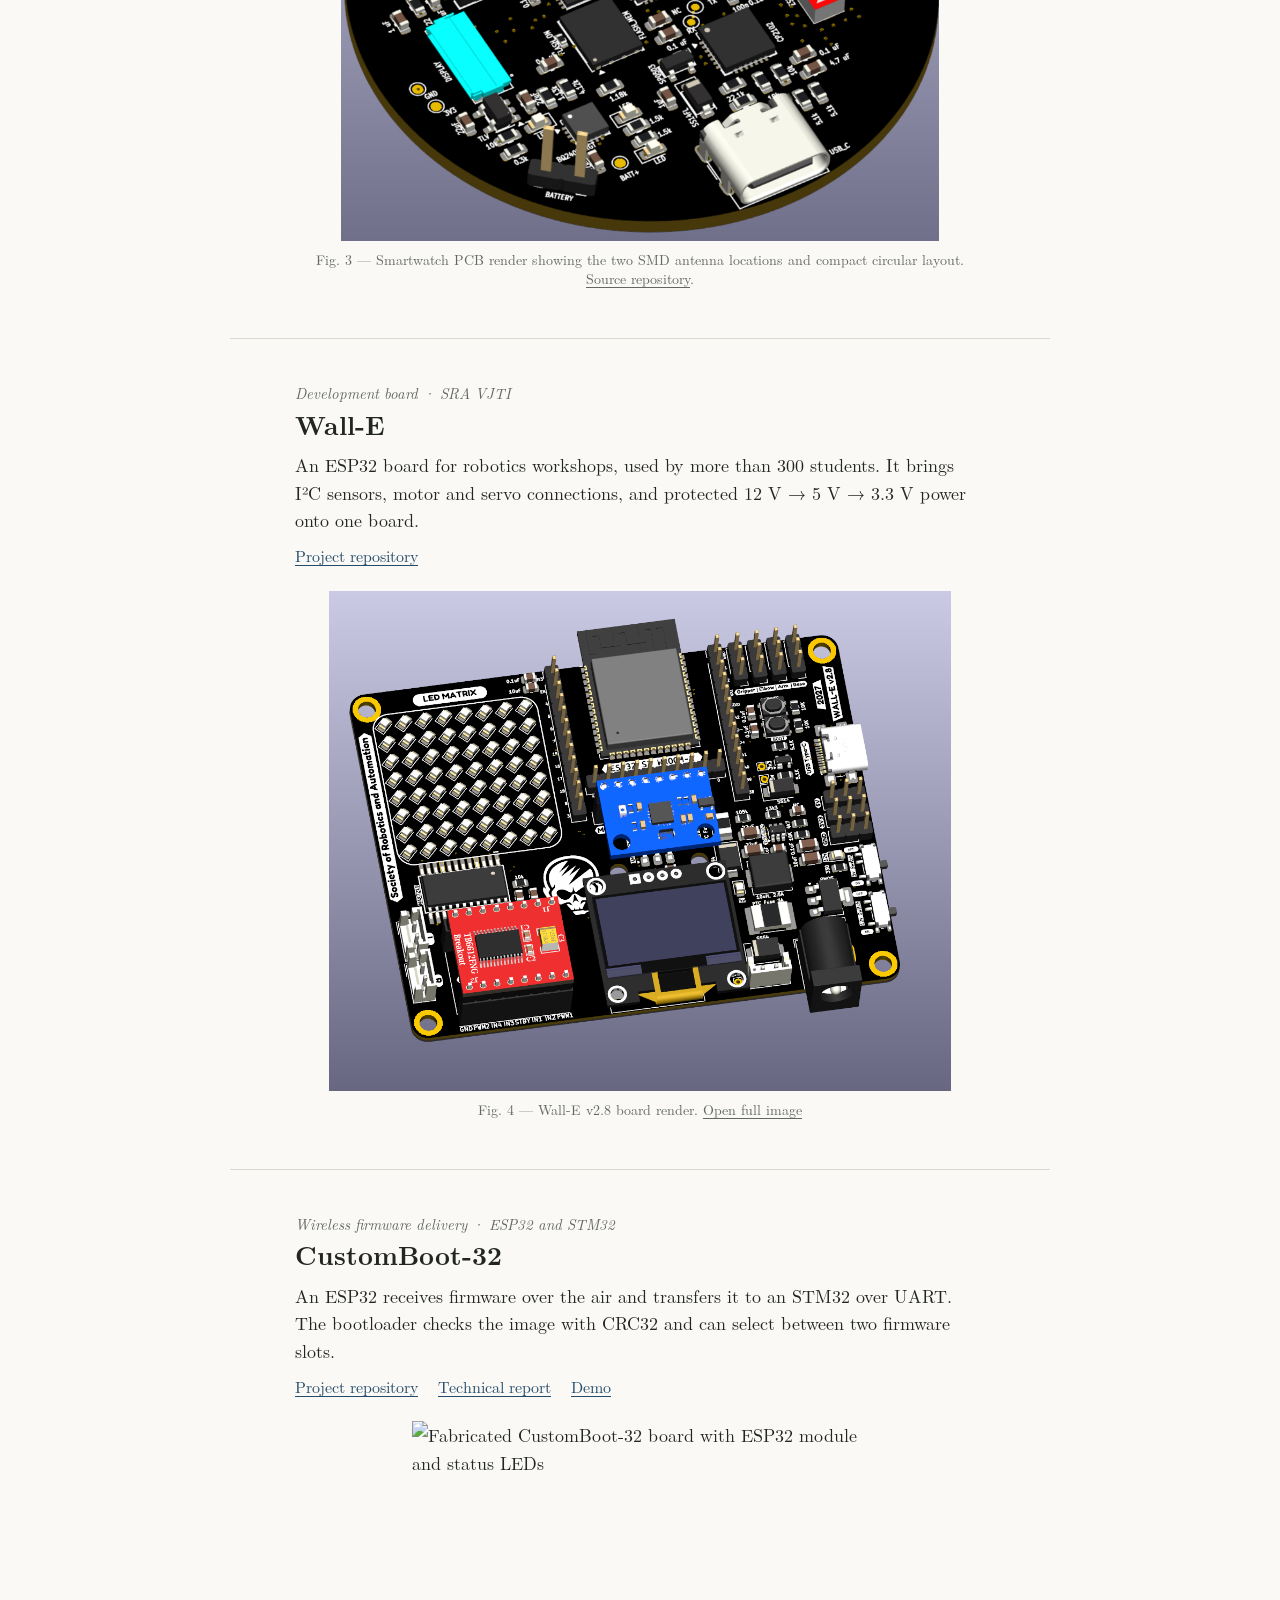
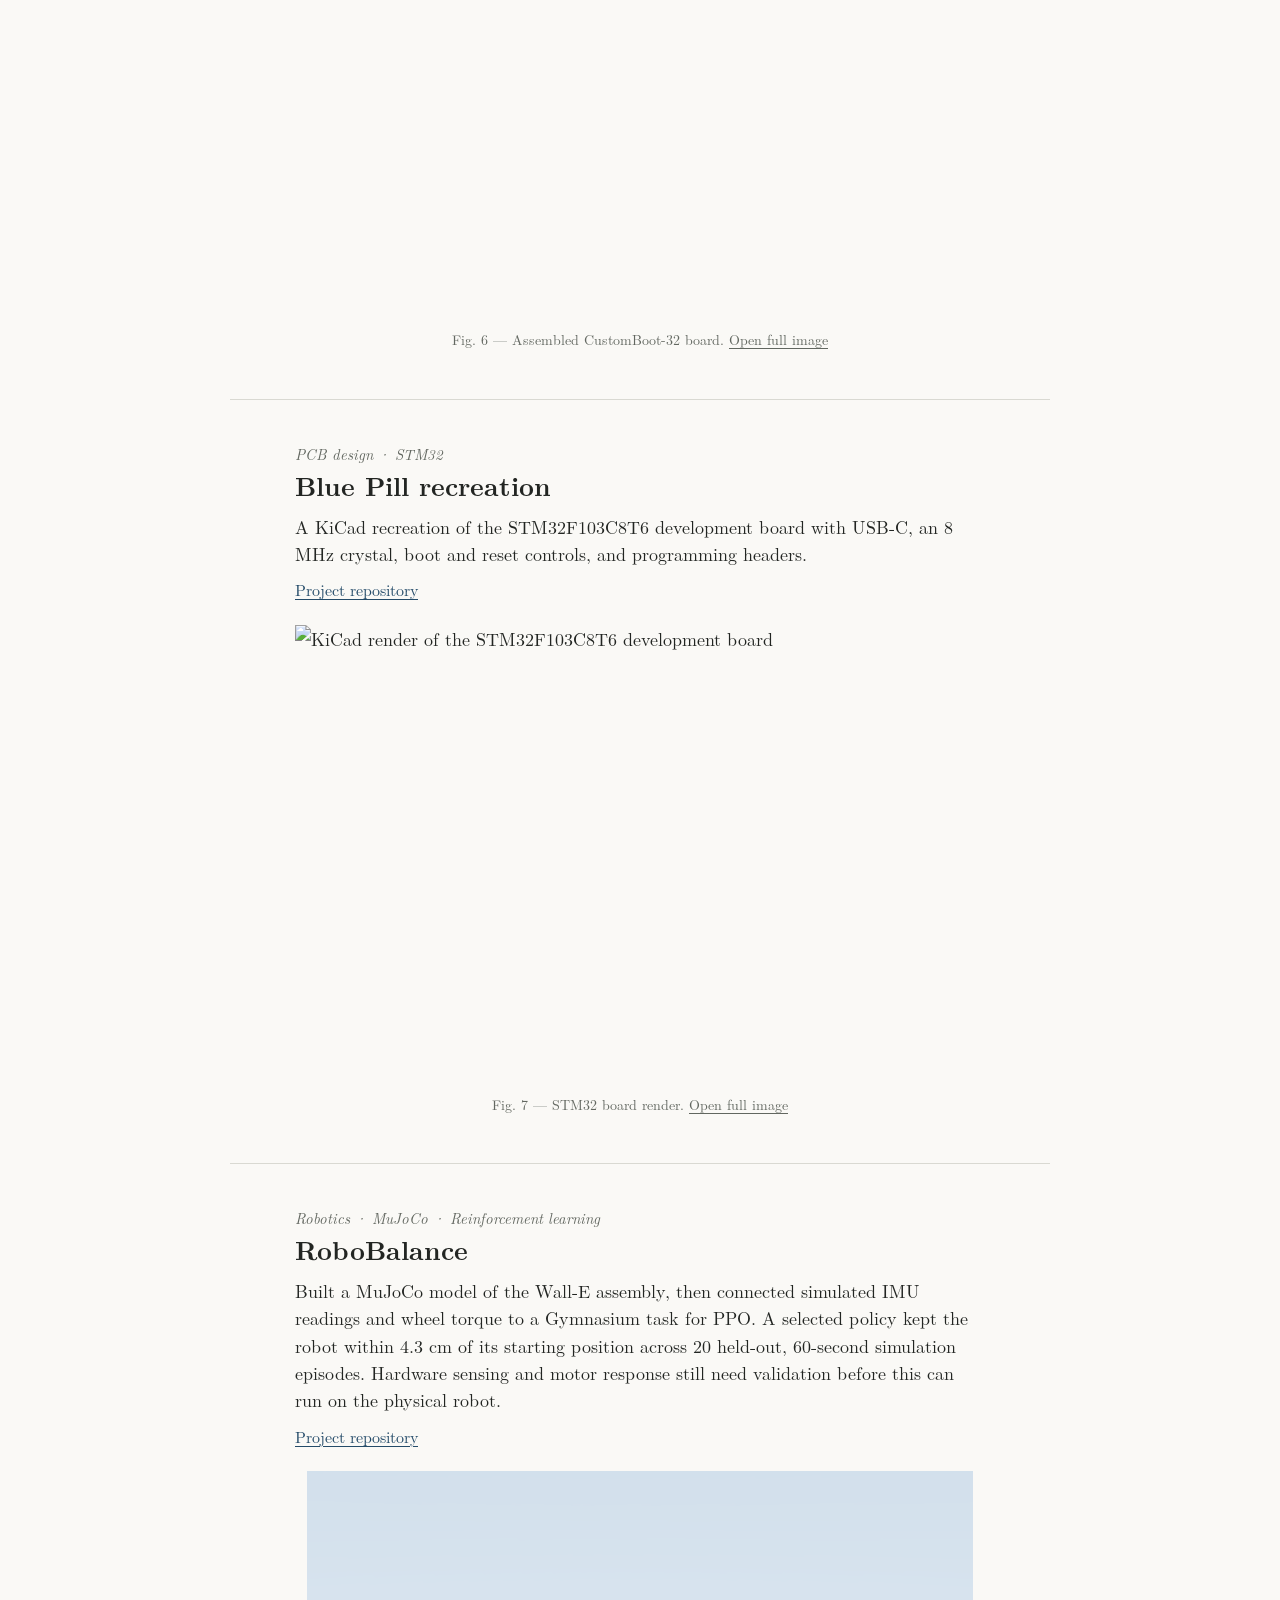
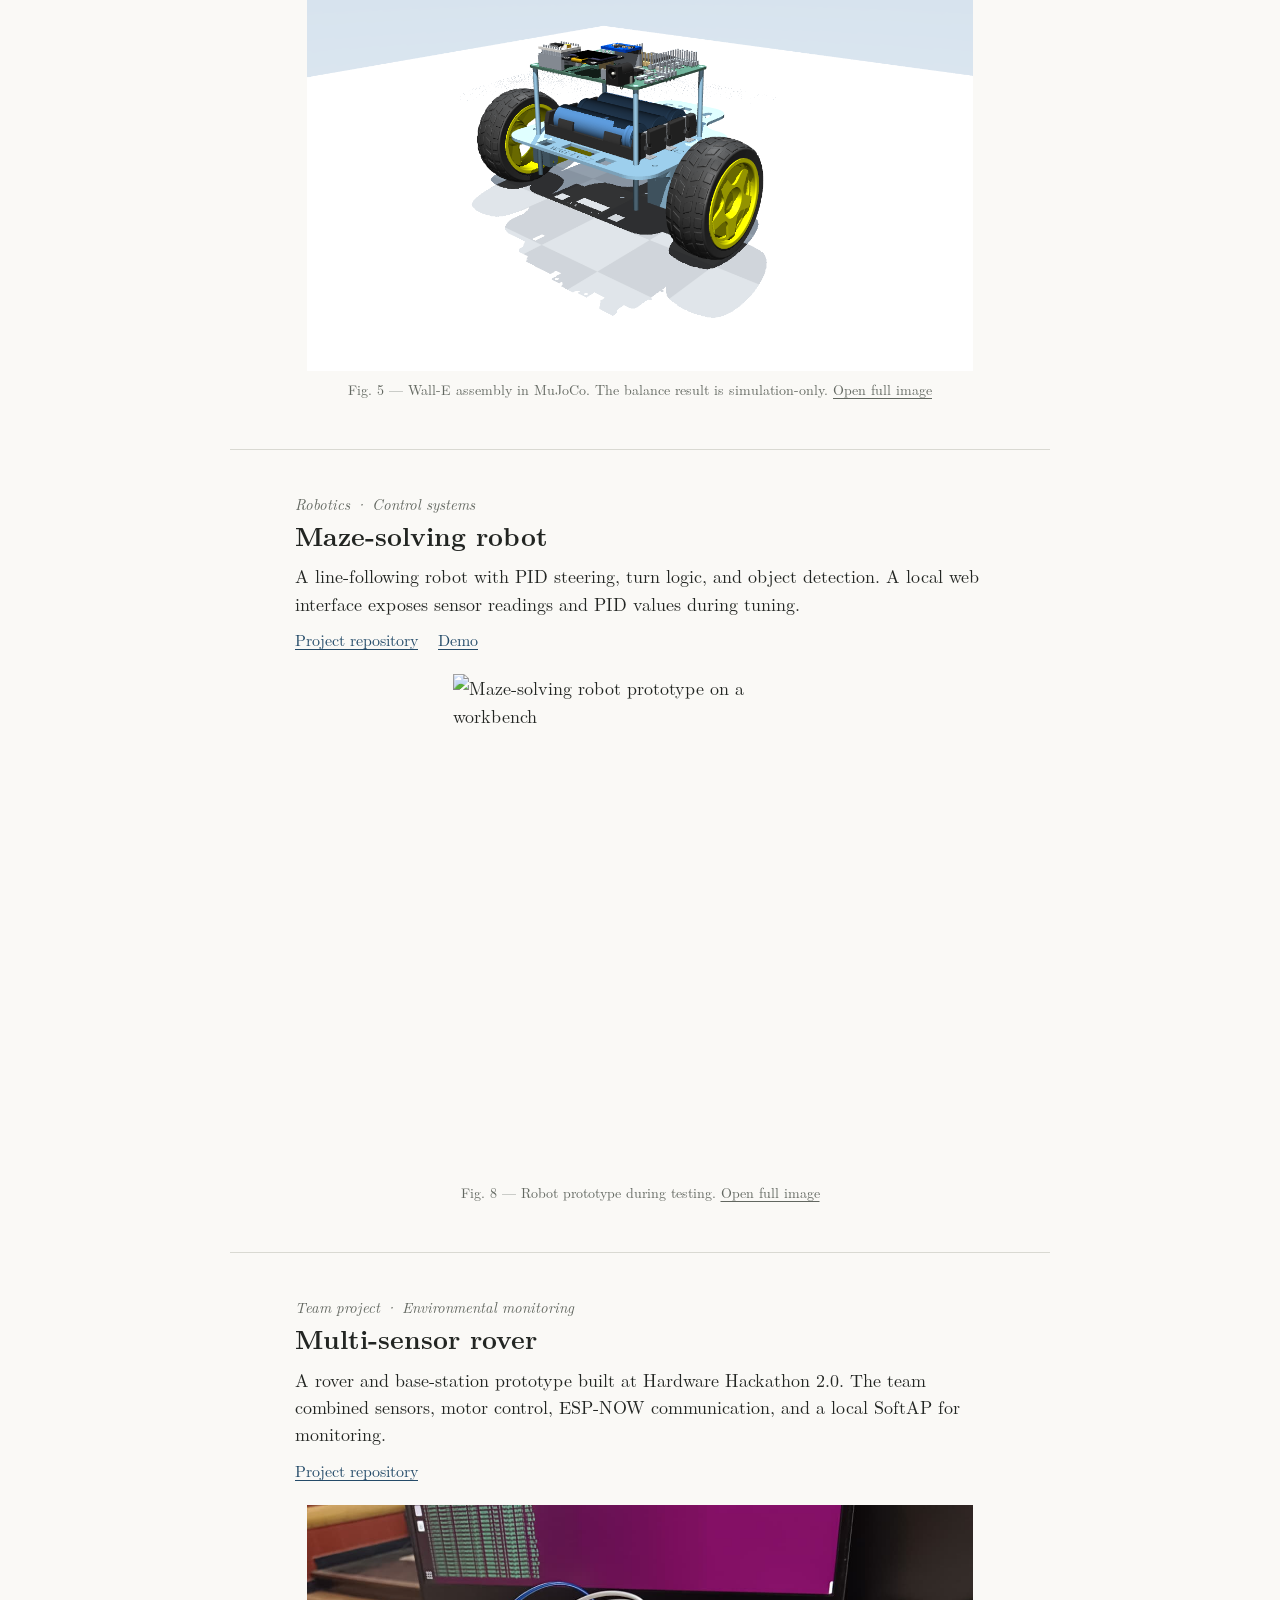
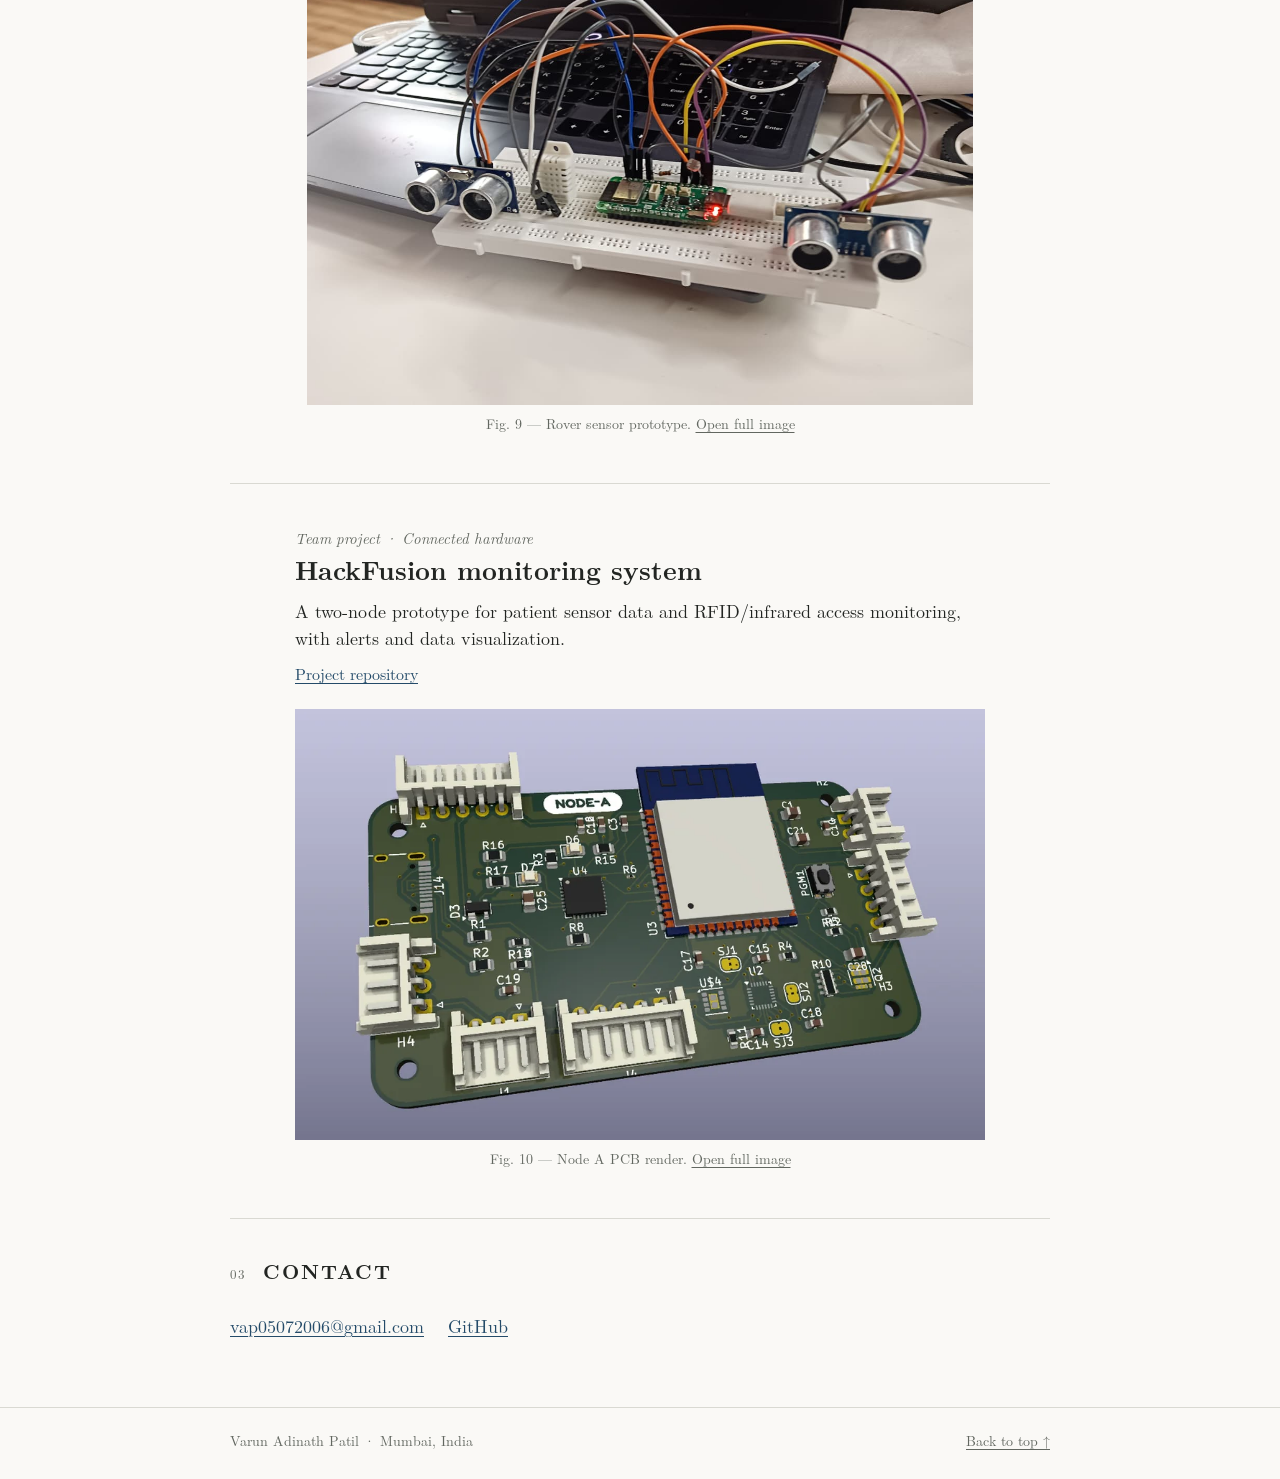
==== commit da97e319: "Changing seq of projects" ====
--- a/index.html
+++ b/index.html
@@ -510,8 +510,8 @@
   <header class="site-header" id="top">
     <div class="wrap">
       <a class="brand" href="#top">Varun Adinath Patil</a>
-      <nav class="site-nav" aria-label="Primary"><a href="#experience">Experience</a><a href="#work">Work</a><a
-          href="#contact">Contact</a></nav>
+      <nav class="site-nav" aria-label="Primary"><a href="#experience">Experience</a><a href="#work">Projects</a><a
+          href="blogs/index.html">Blogs</a><a href="#contact">Contact</a></nav>
     </div>
   </header>
 
@@ -521,10 +521,12 @@
         <p class="eyebrow">Analog electronics · RF design · Biosignals · Embedded hardware</p>
         <h1>Varun Adinath Patil</h1>
         <p class="lead">Enjoy tinkering with hardware</p>
-        <p class="intro-note">Electronics and Telecommunication Engineering student at VJTI, Mumbai. At Upside Down Labs I worked on biosignal acquisition and human–computer interfaces; at SRA VJTI I lead electronics projects and mentor students.</p>
+        <p class="intro-note">Electronics and Telecommunication Engineering student at VJTI, Mumbai. At Upside Down Labs
+          I worked on biosignal acquisition and human–computer interfaces; at SRA VJTI I lead electronics projects and
+          mentor students.</p>
       </div>
-      <img class="portrait" src="assets/profile-cropped.jpeg" alt="Varun Patil seated among electronics boxes at the workshop" width="512" height="640"
-        fetchpriority="high">
+      <img class="portrait" src="assets/profile-cropped.jpeg"
+        alt="Varun Patil seated among electronics boxes at the workshop" width="512" height="640" fetchpriority="high">
     </div>
 
     <section class="section experience" id="experience" aria-labelledby="experience-title">
@@ -535,7 +537,9 @@
         <div>
           <h3>Embedded Hardware Intern · Upside Down Labs</h3>
           <p class="experience-meta">Delhi, India · March–August 2026</p>
-          <p>Worked on analog design and validation for biosignal hardware, including an automated NPG Lite test jig to check board connections, BioAmplifier operation, and analog signal integrity. The projects below put that signal chain to work.</p>
+          <p>Worked on analog design and validation for biosignal hardware, including an automated NPG Lite test jig to
+            check board connections, BioAmplifier operation, and analog signal integrity. The projects below put that
+            signal chain to work.</p>
         </div>
         <img class="lab-logo" src="assets/upside-down-labs-logo.png" alt="Upside Down Labs logo" width="120" height="28"
           loading="lazy">
@@ -544,7 +548,9 @@
           <article class="intern-project">
             <p class="project-type">EOG and EMG acquisition · NPG Lite</p>
             <h4>Hands-free biosignal mouse</h4>
-            <p>Built a wireless mouse around NPG Lite’s analog BioAmp. Electrodes pick up small eye (EOG) and jaw-muscle (EMG) voltages; the BioAmp conditions those signals for ADC sampling. Blink and jaw-clench gestures become mouse actions, while an IMU tracks head movement and BLE sends the controls to a computer.</p>
+            <p>Built a wireless mouse around NPG Lite’s analog BioAmp. Electrodes pick up small eye (EOG) and jaw-muscle
+              (EMG) voltages; the BioAmp conditions those signals for ADC sampling. Blink and jaw-clench gestures become
+              mouse actions, while an IMU tracks head movement and BLE sends the controls to a computer.</p>
             <div class="project-links"><a href="https://www.youtube.com/watch?v=U4KYTyaF7k8" target="_blank"
                 rel="noopener noreferrer">Watch demonstration</a><a
                 href="https://www.instructables.com/Create-a-Hands-Free-Computer-Mouse-With-Your-Eyes-/" target="_blank"
@@ -560,7 +566,9 @@
           <article class="intern-project">
             <p class="project-type">Two-channel analog EMG · Muscle BioAmp Patchy</p>
             <h4>BioArm Wrestling</h4>
-            <p>Built a two-player game using two Muscle BioAmp Patchy analog front ends. Each amplifies forearm EMG by ×2420 and band-pass filters it from 72–720 Hz before an Arduino samples the signal. Comparing the two channels moves a servo claw; a browser dashboard displays the live waveforms.</p>
+            <p>Built a two-player game using two Muscle BioAmp Patchy analog front ends. Each amplifies forearm EMG by
+              ×2420 and band-pass filters it from 72–720 Hz before an Arduino samples the signal. Comparing the two
+              channels moves a servo claw; a browser dashboard displays the live waveforms.</p>
             <div class="project-links"><a href="https://www.youtube.com/watch?v=AjKmngYwXRI" target="_blank"
                 rel="noopener noreferrer">Watch demonstration</a><a
                 href="https://www.instructables.com/Forearam-Wrestling/" target="_blank" rel="noopener noreferrer">Build
@@ -581,7 +589,9 @@
         <div>
           <h3>Electronics Head · SRA VJTI</h3>
           <p class="experience-meta">Mumbai, India · November 2025–present</p>
-          <p>Lead electronics work for robotics projects and mentor students in electronics through ESP32 workshops, PCB assembly, soldering, and board debugging. Designed Wall-E as a shared platform for learning sensors, motor control, and embedded firmware.</p>
+          <p>Lead electronics work for robotics projects and mentor students in electronics through ESP32 workshops, PCB
+            assembly, soldering, and board debugging. Designed Wall-E as a shared platform for learning sensors, motor
+            control, and embedded firmware.</p>
         </div>
       </div>
     </section>
@@ -594,7 +604,10 @@
       <article class="project">
         <p class="project-type">Wearable PCB · RF design · ESP32-PICO-D4</p>
         <h3>Smart Watch</h3>
-        <p>Designed the RF section of a compact smartwatch PCB around two SMD antennas: one for the ESP32 wireless connection and a separate antenna for GNSS. Focused on RF layout, antenna placement, feed routing, and impedance matching to support reliable wireless performance within the circular board. The project also brought analog and mixed-signal design together with the watch’s sensing and embedded electronics.</p>
+        <p>Designed the RF section of a compact smartwatch PCB around two SMD antennas: one for the ESP32 wireless
+          connection and a separate antenna for GNSS. Focused on RF layout, antenna placement, feed routing, and
+          impedance matching to support reliable wireless performance within the circular board. The project also
+          brought analog and mixed-signal design together with the watch’s sensing and embedded electronics.</p>
         <div class="project-links"><a href="https://github.com/Paarth-Shirsat/Smart-watch" target="_blank"
             rel="noopener noreferrer">Project repository</a></div>
         <figure><img src="assets/smart-watch-pcb.png"
@@ -610,7 +623,8 @@
       <article class="project">
         <p class="project-type">Development board · SRA VJTI</p>
         <h3>Wall-E</h3>
-        <p>An ESP32 board for robotics workshops, used by more than 300 students. It brings I²C sensors, motor and servo connections, and protected 12 V → 5 V → 3.3 V power onto one board.</p>
+        <p>An ESP32 board for robotics workshops, used by more than 300 students. It brings I²C sensors, motor and servo
+          connections, and protected 12 V → 5 V → 3.3 V power onto one board.</p>
         <div class="project-links"><a href="https://github.com/VarunAPatil/Wall-E-2027-Board-Design/tree/sra-board-s3"
             target="_blank" rel="noopener noreferrer">Project repository</a></div>
         <figure><img src="assets/sra-wall-e-v2.8.png" alt="KiCad render of the SRA Wall-E v2.8 development board"
@@ -621,24 +635,10 @@
       </article>
 
       <article class="project">
-        <p class="project-type">Robotics · MuJoCo · Reinforcement learning</p>
-        <h3>RoboBalance</h3>
-        <p>Built a MuJoCo model of the Wall-E assembly, then connected simulated IMU readings and wheel torque to a Gymnasium task for PPO. A selected policy kept the robot within 4.3 cm of its starting position across 20 held-out, 60-second simulation episodes. Hardware sensing and motor response still need validation before this can run on the physical robot.</p>
-        <div class="project-links"><a href="https://github.com/VarunAPatil/RoboBalance" target="_blank"
-            rel="noopener noreferrer">Project repository</a></div>
-        <figure><img src="assets/robobalance-mujoco.png"
-            alt="MuJoCo render of the two-wheeled Wall-E robot with visible battery holder and PCB"
-            width="1280" height="960" loading="lazy">
-          <figcaption>Fig. 5 — Wall-E assembly in MuJoCo. The balance result is simulation-only.
-            <a href="assets/robobalance-mujoco.png" target="_blank" rel="noopener noreferrer">Open full image</a>
-          </figcaption>
-        </figure>
-      </article>
-
-      <article class="project">
         <p class="project-type">Wireless firmware delivery · ESP32 and STM32</p>
         <h3>CustomBoot-32</h3>
-        <p>An ESP32 receives firmware over the air and transfers it to an STM32 over UART. The bootloader checks the image with CRC32 and can select between two firmware slots.</p>
+        <p>An ESP32 receives firmware over the air and transfers it to an STM32 over UART. The bootloader checks the
+          image with CRC32 and can select between two firmware slots.</p>
         <div class="project-links"><a href="https://github.com/avm1234567/Customboot-32" target="_blank"
             rel="noopener noreferrer">Project repository</a><a
             href="https://github.com/avm1234567/Customboot-32/blob/main/Documentation/Final_DOC.pdf" target="_blank"
@@ -655,7 +655,8 @@
       <article class="project">
         <p class="project-type">PCB design · STM32</p>
         <h3>Blue Pill recreation</h3>
-        <p>A KiCad recreation of the STM32F103C8T6 development board with USB-C, an 8 MHz crystal, boot and reset controls, and programming headers.</p>
+        <p>A KiCad recreation of the STM32F103C8T6 development board with USB-C, an 8 MHz crystal, boot and reset
+          controls, and programming headers.</p>
         <div class="project-links"><a href="https://github.com/VarunAPatil/STM32-F103C8T6-BluePill" target="_blank"
             rel="noopener noreferrer">Project repository</a></div>
         <figure><img src="assets/3D_View.png" alt="KiCad render of the STM32F103C8T6 development board" width="867"
@@ -666,9 +667,28 @@
       </article>
 
       <article class="project">
+        <p class="project-type">Robotics · MuJoCo · Reinforcement learning</p>
+        <h3>RoboBalance</h3>
+        <p>Built a MuJoCo model of the Wall-E assembly, then connected simulated IMU readings and wheel torque to a
+          Gymnasium task for PPO. A selected policy kept the robot within 4.3 cm of its starting position across 20
+          held-out, 60-second simulation episodes. Hardware sensing and motor response still need validation before this
+          can run on the physical robot.</p>
+        <div class="project-links"><a href="https://github.com/VarunAPatil/RoboBalance" target="_blank"
+            rel="noopener noreferrer">Project repository</a></div>
+        <figure><img src="assets/robobalance-mujoco.png"
+            alt="MuJoCo render of the two-wheeled Wall-E robot with visible battery holder and PCB" width="1280"
+            height="960" loading="lazy">
+          <figcaption>Fig. 5 — Wall-E assembly in MuJoCo. The balance result is simulation-only.
+            <a href="assets/robobalance-mujoco.png" target="_blank" rel="noopener noreferrer">Open full image</a>
+          </figcaption>
+        </figure>
+      </article>
+
+      <article class="project">
         <p class="project-type">Robotics · Control systems</p>
         <h3>Maze-solving robot</h3>
-        <p>A line-following robot with PID steering, turn logic, and object detection. A local web interface exposes sensor readings and PID values during tuning.</p>
+        <p>A line-following robot with PID steering, turn logic, and object detection. A local web interface exposes
+          sensor readings and PID values during tuning.</p>
         <div class="project-links"><a href="https://github.com/VarunAPatil/Maze-solving-bot" target="_blank"
             rel="noopener noreferrer">Project repository</a><a
             href="https://drive.google.com/file/d/1K7-p1llKeMCBwF9areLBGZYx5-Otd5LE/view?usp=sharing" target="_blank"
@@ -683,7 +703,8 @@
       <article class="project">
         <p class="project-type">Team project · Environmental monitoring</p>
         <h3>Multi-sensor rover</h3>
-        <p>A rover and base-station prototype built at Hardware Hackathon 2.0. The team combined sensors, motor control, ESP-NOW communication, and a local SoftAP for monitoring.</p>
+        <p>A rover and base-station prototype built at Hardware Hackathon 2.0. The team combined sensors, motor control,
+          ESP-NOW communication, and a local SoftAP for monitoring.</p>
         <div class="project-links"><a href="https://github.com/pushkardube/Hardware-Hackothon-2.0" target="_blank"
             rel="noopener noreferrer">Project repository</a></div>
         <figure><img src="assets/rover-prototype.jpeg"
@@ -697,7 +718,8 @@
       <article class="project">
         <p class="project-type">Team project · Connected hardware</p>
         <h3>HackFusion monitoring system</h3>
-        <p>A two-node prototype for patient sensor data and RFID/infrared access monitoring, with alerts and data visualization.</p>
+        <p>A two-node prototype for patient sensor data and RFID/infrared access monitoring, with alerts and data
+          visualization.</p>
         <div class="project-links"><a href="https://github.com/VarunAPatil/HackFusion_CustomBoot32" target="_blank"
             rel="noopener noreferrer">Project repository</a></div>
         <figure><img src="assets/hackfusion-node-a.webp" alt="3D PCB render of the Node A medical monitoring unit"
@@ -712,7 +734,8 @@
       <div class="section-heading"><span class="section-number">03</span>
         <h2 id="contact-title">Contact</h2>
       </div>
-      <p class="contact-links"><a href="mailto:vap05072006@gmail.com">vap05072006@gmail.com</a><a href="https://github.com/VarunAPatil" target="_blank" rel="noopener noreferrer">GitHub</a></p>
+      <p class="contact-links"><a href="mailto:vap05072006@gmail.com">vap05072006@gmail.com</a><a
+          href="https://github.com/VarunAPatil" target="_blank" rel="noopener noreferrer">GitHub</a></p>
     </section>
   </main>
 
@@ -721,4 +744,4 @@
   </footer>
 </body>
 
-</html>
+</html>
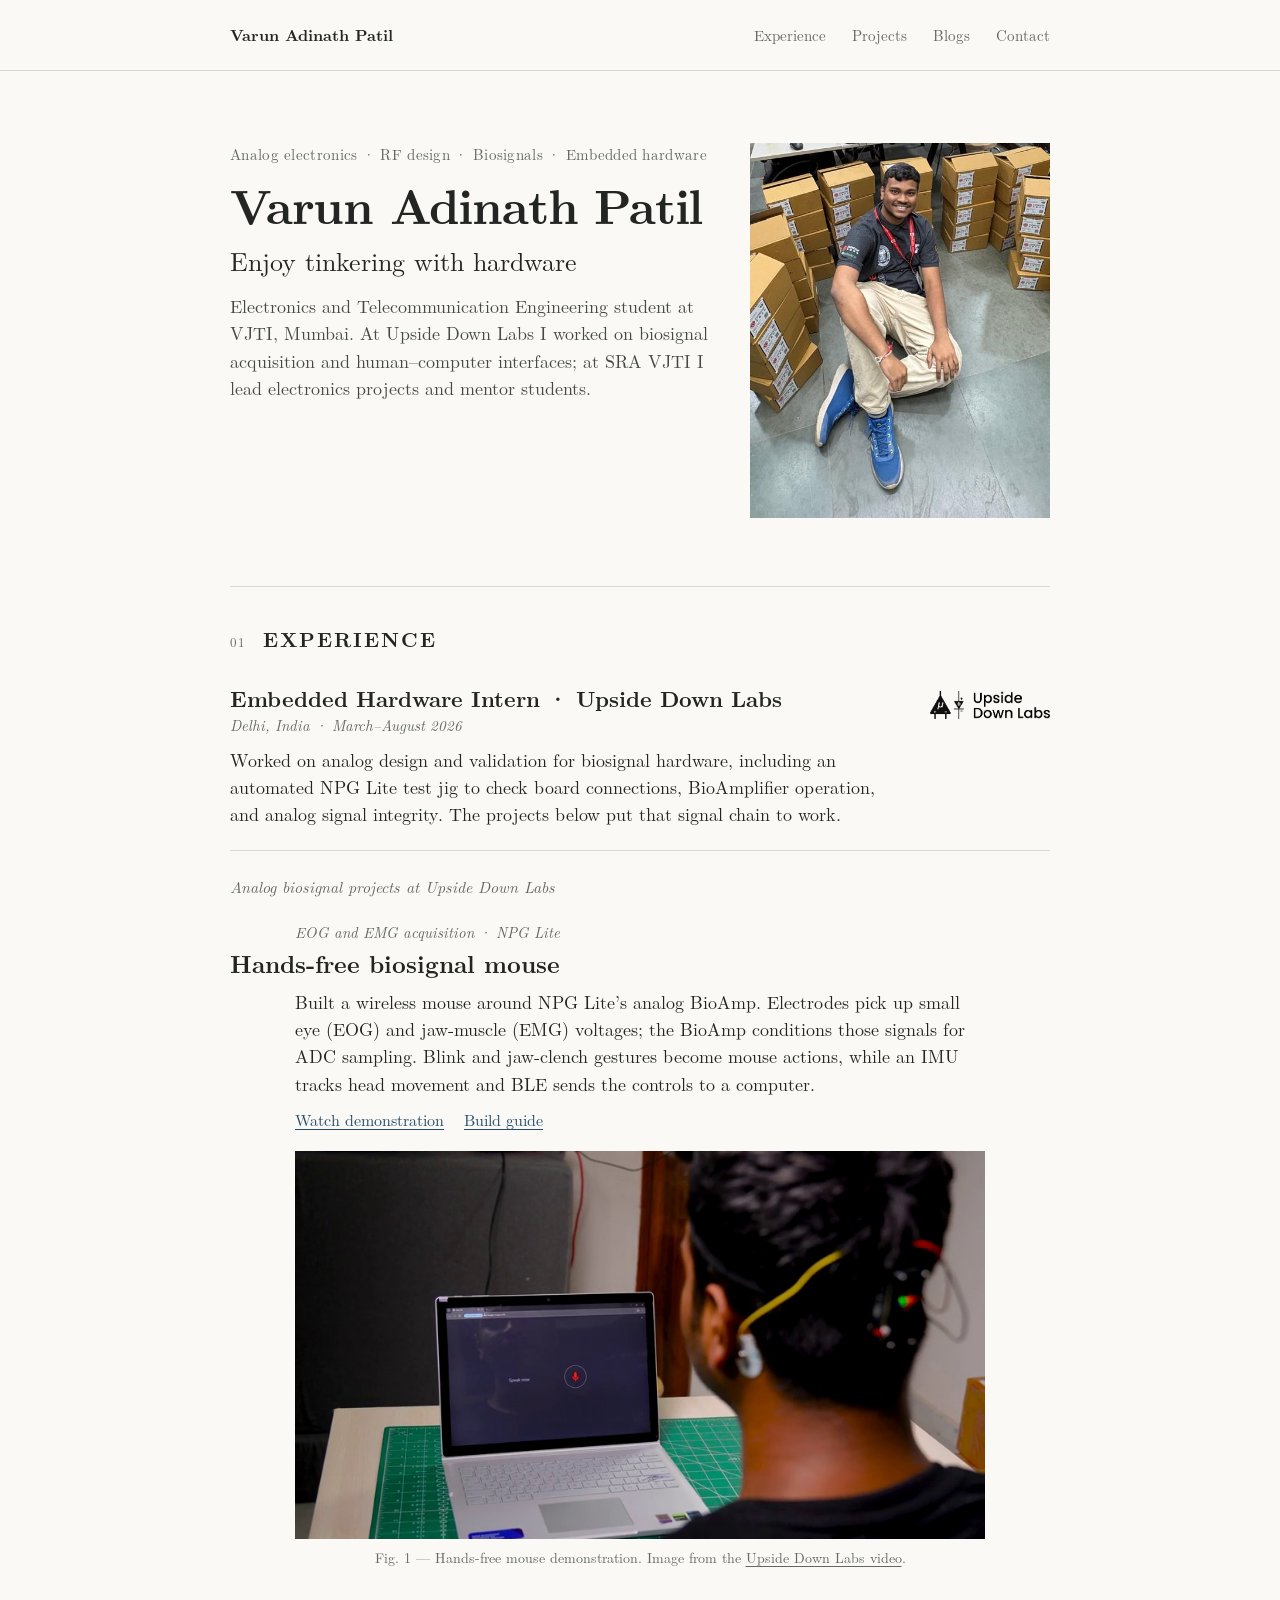
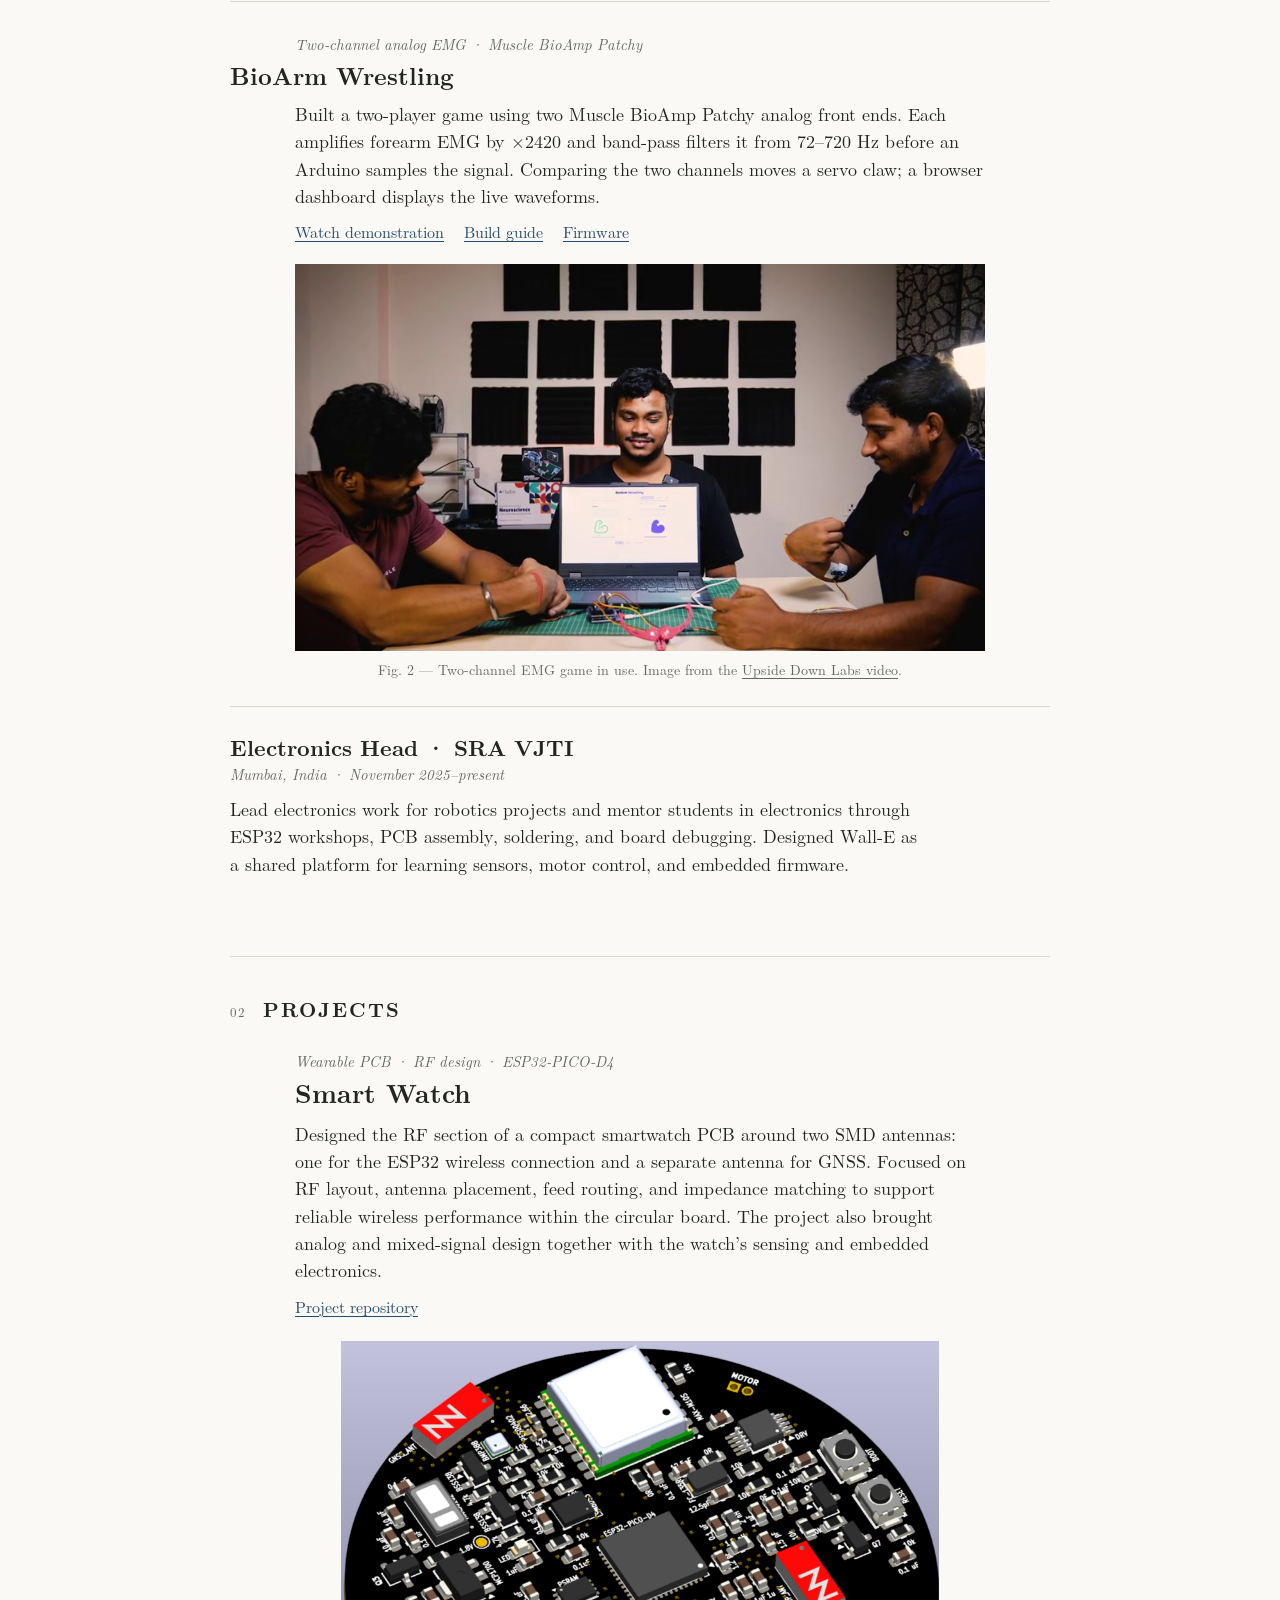
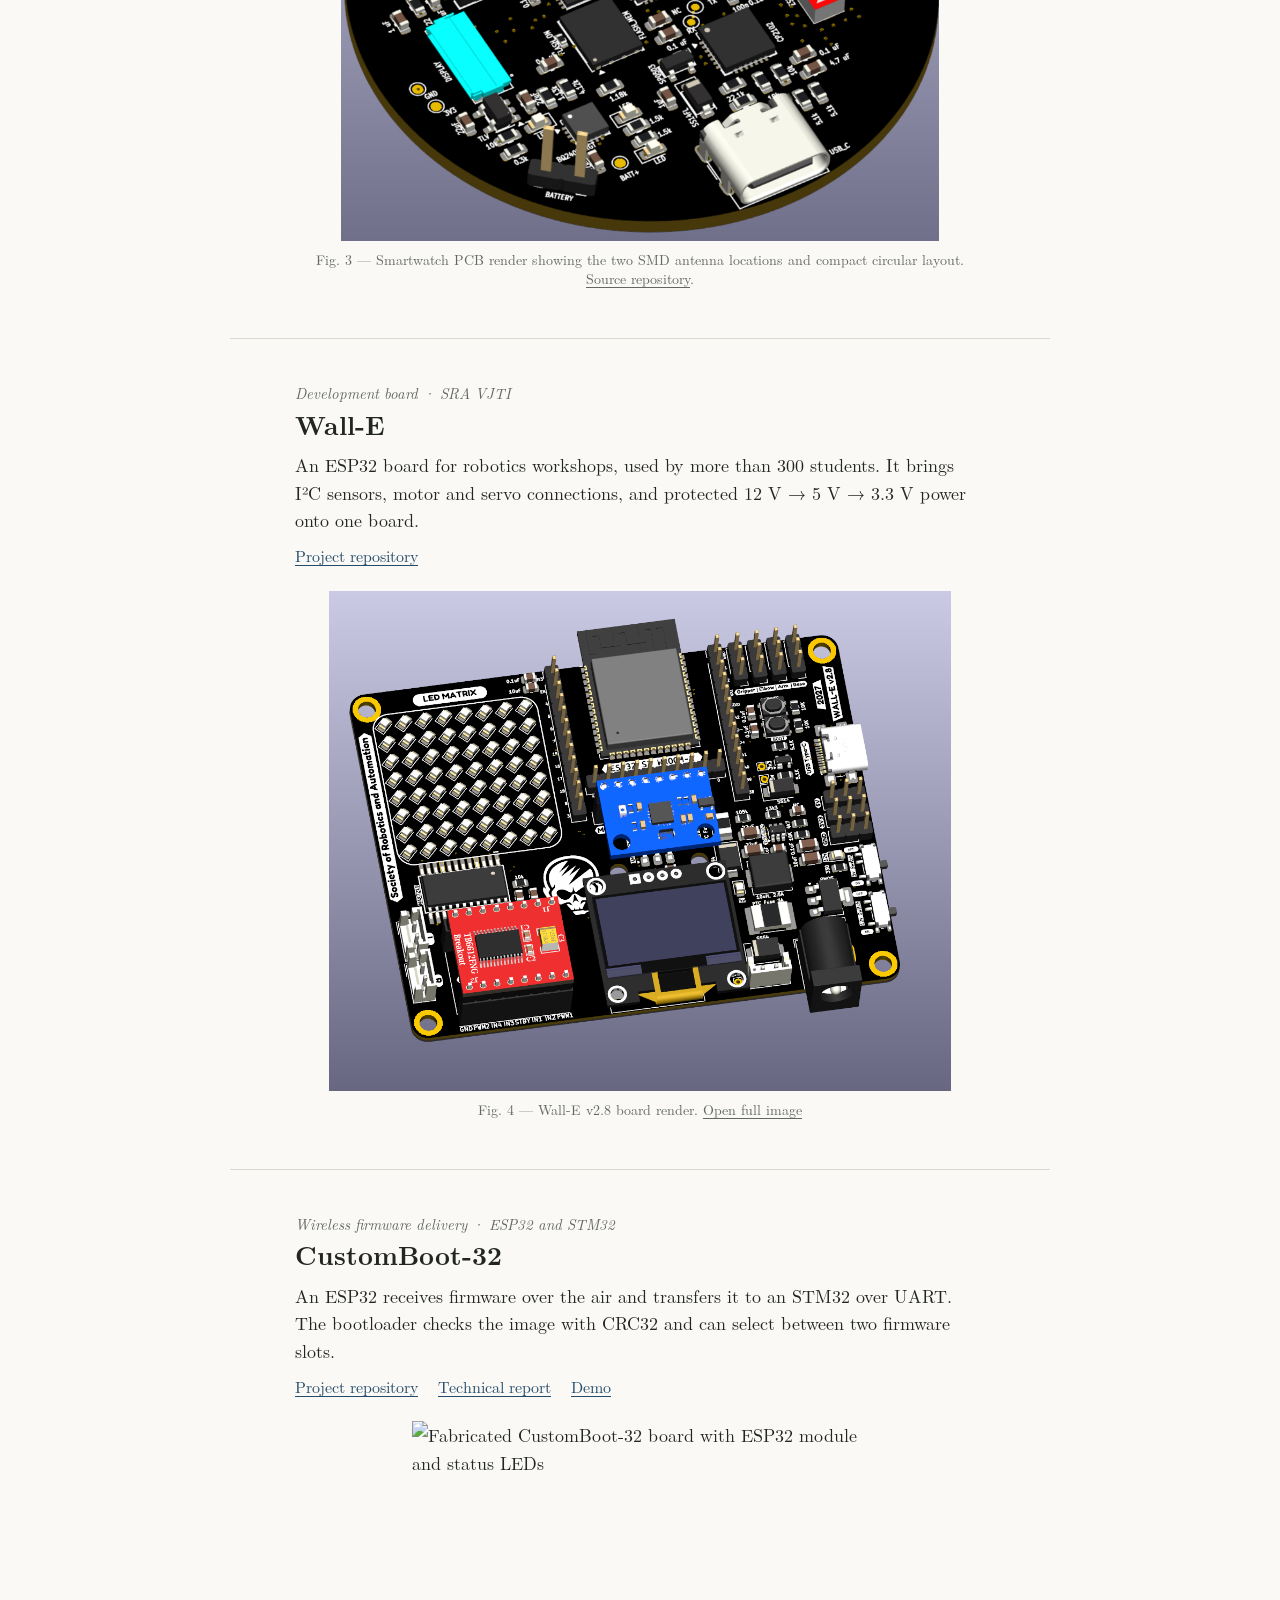
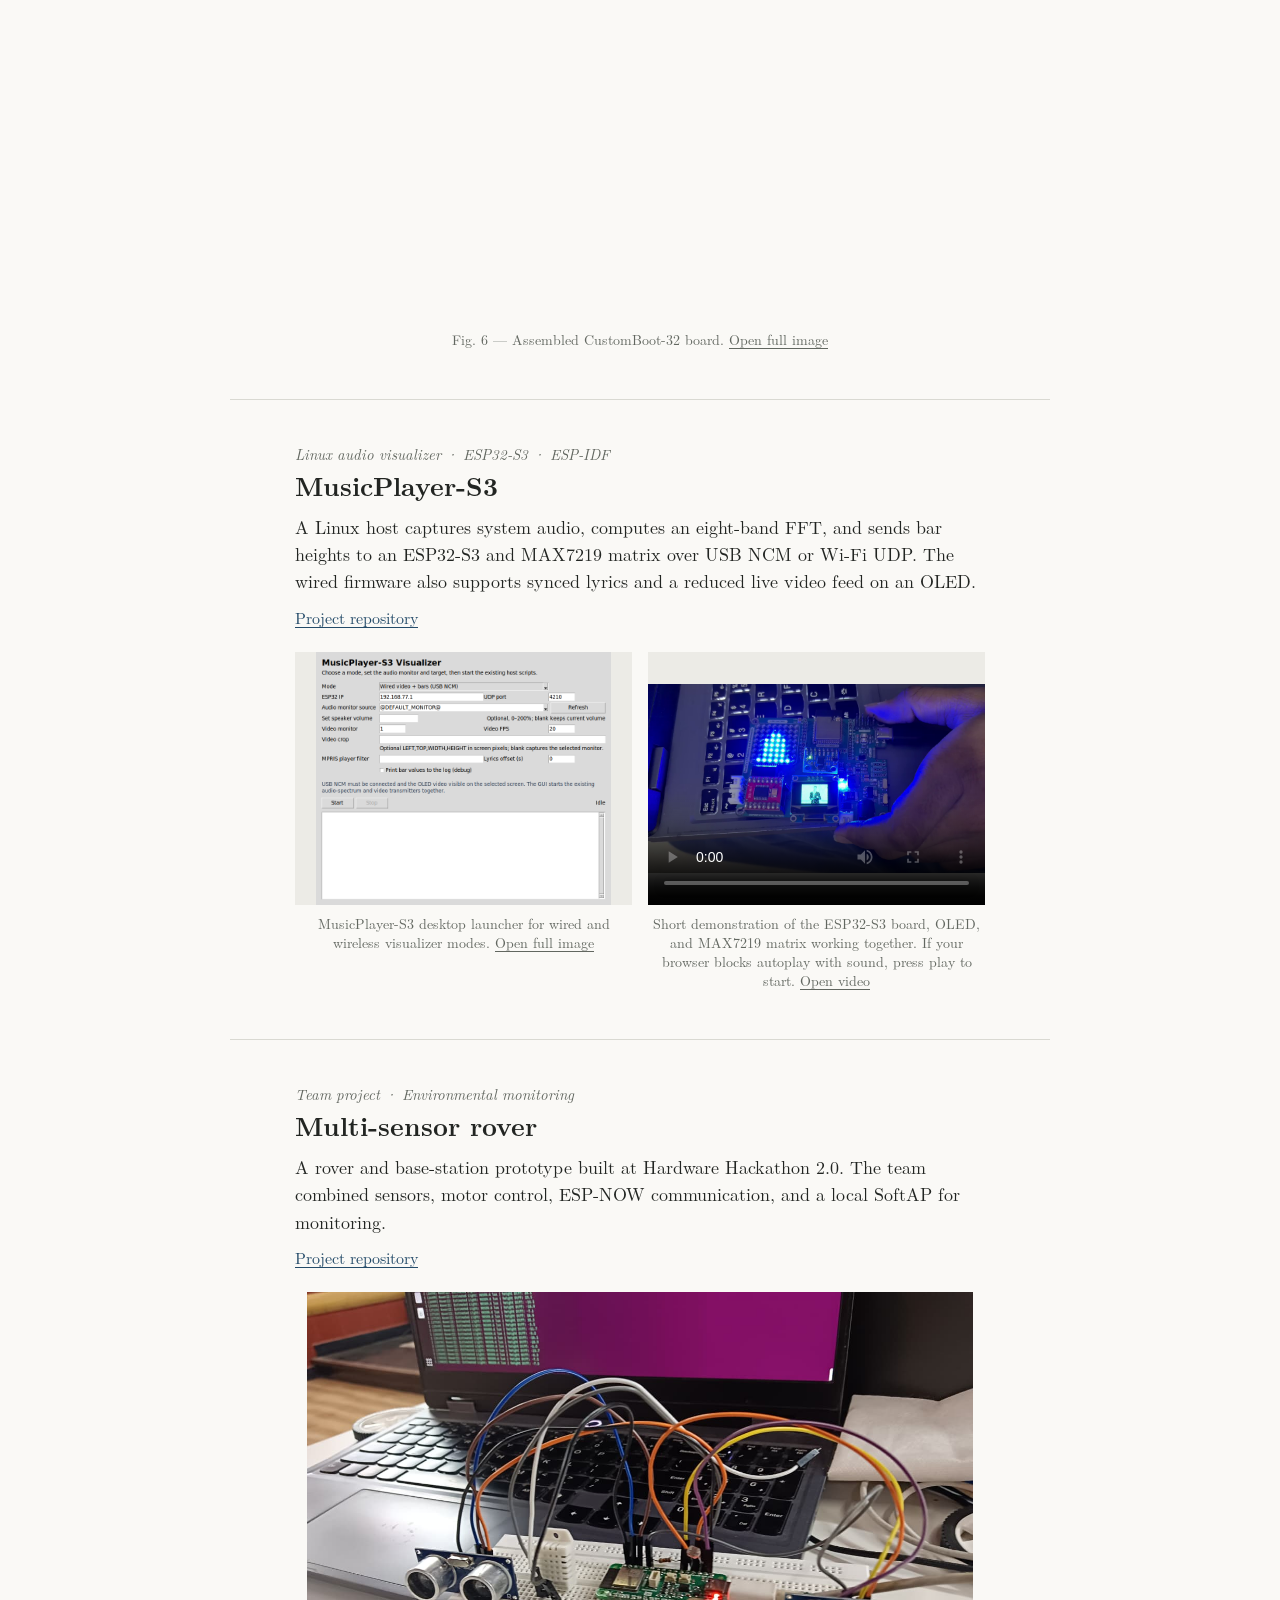
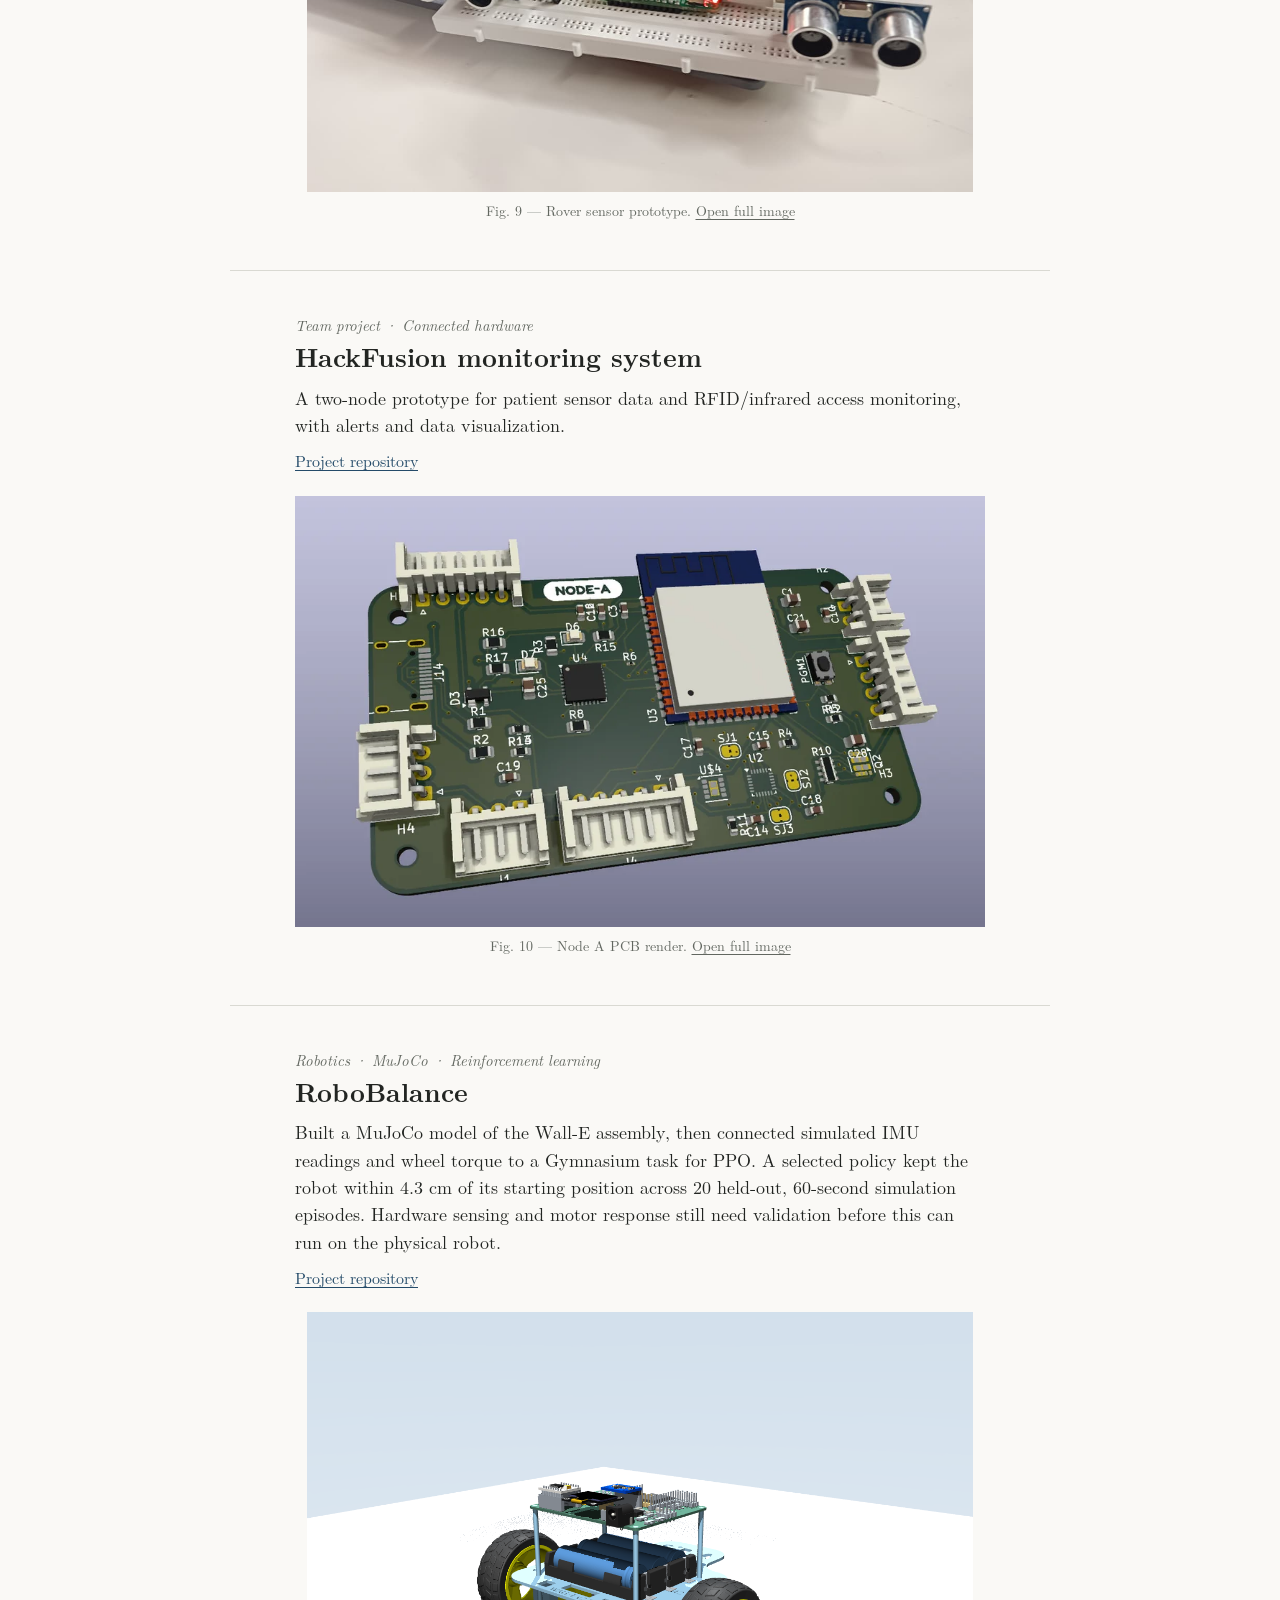
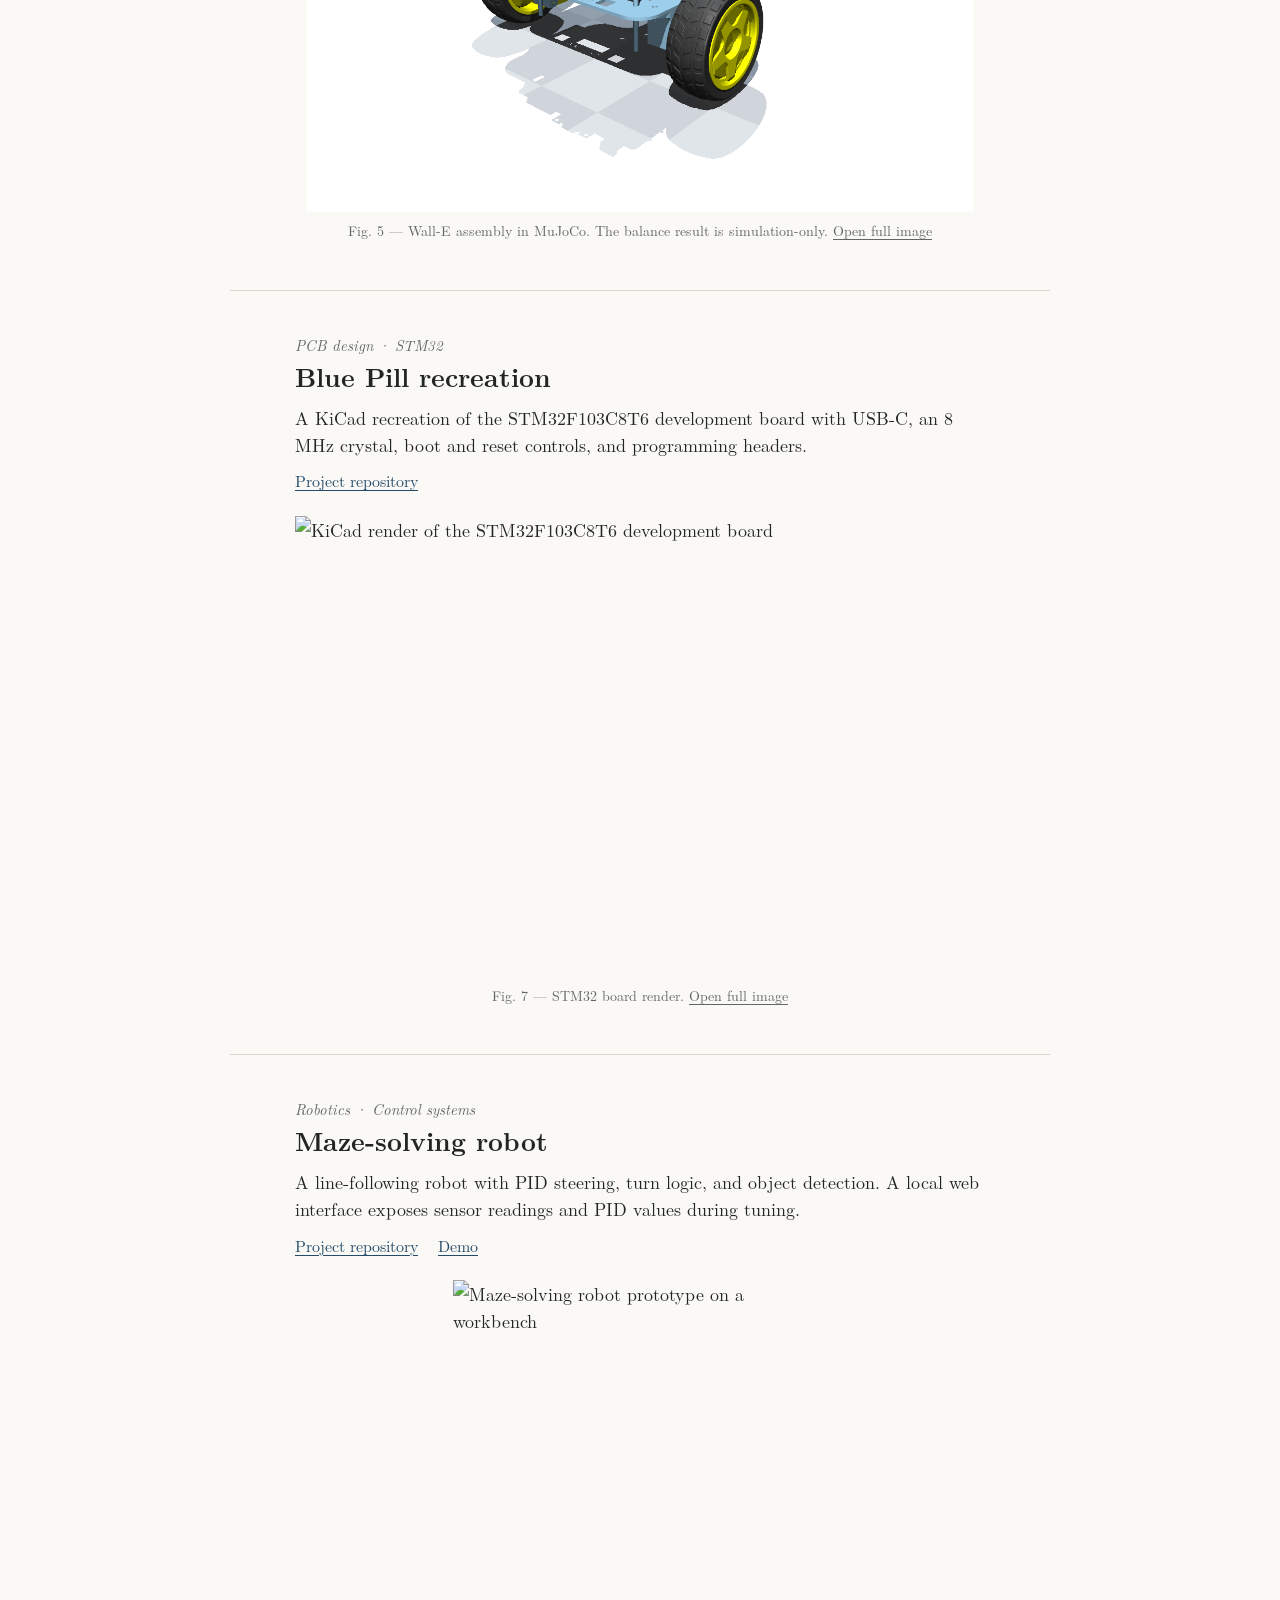
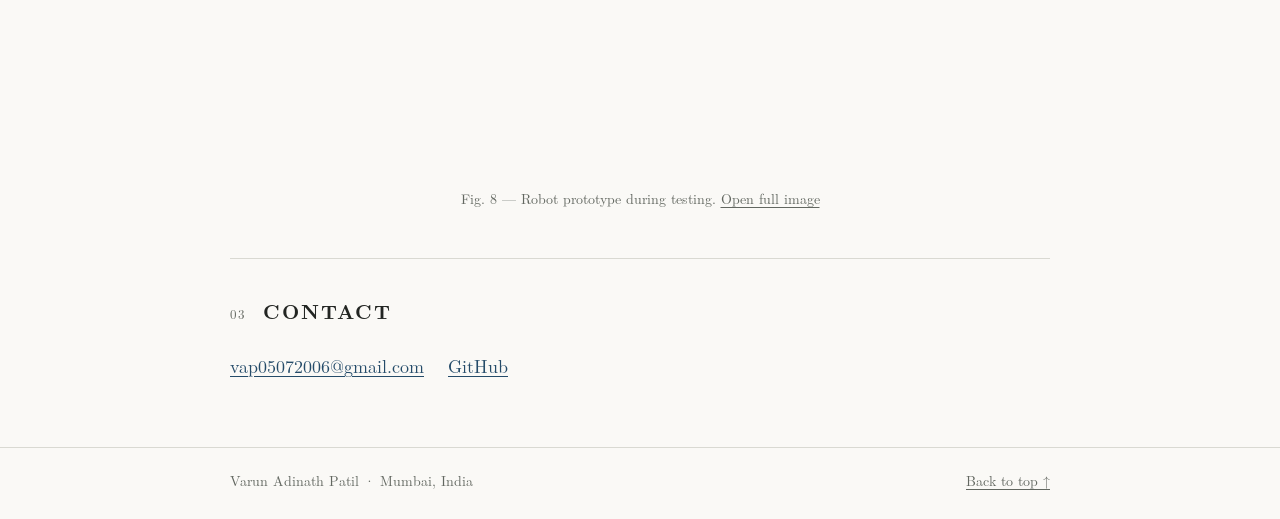
==== commit c608327d: "Add MusicPlayer-S3 portfolio media" ====
--- a/index.html
+++ b/index.html
@@ -260,6 +260,42 @@
       margin-top: 22px;
     }
 
+    .project-media-frame {
+      display: flex;
+      width: 100%;
+      aspect-ratio: 4 / 3;
+      align-items: center;
+      justify-content: center;
+      background: #ecebe6;
+    }
+
+    .project-media-frame>img,
+    .project-media-frame>video {
+      display: block;
+      width: 100%;
+      height: 100%;
+      max-width: none;
+      max-height: none;
+      margin: 0;
+      object-fit: contain;
+    }
+
+    .project-media-pair {
+      display: grid;
+      grid-template-columns: repeat(2, minmax(0, 1fr));
+      gap: 16px;
+      width: 100%;
+      max-width: 690px;
+      margin: 22px auto 0;
+    }
+
+    .project-media-pair figure {
+      min-width: 0;
+      width: 100%;
+      max-width: none;
+      margin: 0;
+    }
+
     figure img {
       width: auto;
       height: auto;
@@ -454,6 +490,10 @@
 
       .project+.project {
         padding-top: 35px;
+      }
+
+      .project-media-pair {
+        grid-template-columns: 1fr;
       }
 
       figure img {
@@ -619,7 +659,6 @@
           </figcaption>
         </figure>
       </article>
-
       <article class="project">
         <p class="project-type">Development board · SRA VJTI</p>
         <h3>Wall-E</h3>
@@ -633,7 +672,6 @@
               rel="noopener noreferrer">Open full image</a></figcaption>
         </figure>
       </article>
-
       <article class="project">
         <p class="project-type">Wireless firmware delivery · ESP32 and STM32</p>
         <h3>CustomBoot-32</h3>
@@ -651,21 +689,62 @@
               rel="noopener noreferrer">Open full image</a></figcaption>
         </figure>
       </article>
-
+      <article class="project" id="musicplayer-s3">
+        <p class="project-type">Linux audio visualizer · ESP32-S3 · ESP-IDF</p>
+        <h3>MusicPlayer-S3</h3>
+        <p>A Linux host captures system audio, computes an eight-band FFT, and sends bar heights to an ESP32-S3 and
+          MAX7219 matrix over USB NCM or Wi-Fi UDP. The wired firmware also supports synced lyrics and a reduced live
+          video feed on an OLED.</p>
+        <div class="project-links"><a href="https://github.com/VarunAPatil/MusicPlayer-S3" target="_blank"
+            rel="noopener noreferrer">Project repository</a></div>
+        <div class="project-media-pair">
+          <figure>
+            <div class="project-media-frame"><img src="assets/musicplayer-s3-gui.png"
+                alt="MusicPlayer-S3 desktop launcher for its visualizer modes" width="760" height="650" loading="lazy">
+            </div>
+            <figcaption>MusicPlayer-S3 desktop launcher for wired and wireless visualizer modes. <a
+                href="assets/musicplayer-s3-gui.png" target="_blank" rel="noopener noreferrer">Open full image</a></figcaption>
+          </figure>
+          <figure>
+            <div class="project-media-frame"><video id="musicplayer-s3-demo" controls autoplay loop playsinline preload="auto"
+                poster="assets/musicplayer-s3-demo-poster.png" aria-label="ESP32-S3 visualizer running on the hardware">
+              <source src="assets/musicplayer-s3-hardware-demo.mp4" type="video/mp4">
+              Your browser does not support the video element.
+              </video></div>
+            <figcaption>Short demonstration of the ESP32-S3 board, OLED, and MAX7219 matrix working together. If your
+              browser blocks autoplay with sound, press play to start. <a
+                href="assets/musicplayer-s3-hardware-demo.mp4" target="_blank" rel="noopener noreferrer">Open video</a>
+            </figcaption>
+          </figure>
+        </div>
+      </article>
       <article class="project">
-        <p class="project-type">PCB design · STM32</p>
-        <h3>Blue Pill recreation</h3>
-        <p>A KiCad recreation of the STM32F103C8T6 development board with USB-C, an 8 MHz crystal, boot and reset
-          controls, and programming headers.</p>
-        <div class="project-links"><a href="https://github.com/VarunAPatil/STM32-F103C8T6-BluePill" target="_blank"
+        <p class="project-type">Team project · Environmental monitoring</p>
+        <h3>Multi-sensor rover</h3>
+        <p>A rover and base-station prototype built at Hardware Hackathon 2.0. The team combined sensors, motor control,
+          ESP-NOW communication, and a local SoftAP for monitoring.</p>
+        <div class="project-links"><a href="https://github.com/pushkardube/Hardware-Hackothon-2.0" target="_blank"
             rel="noopener noreferrer">Project repository</a></div>
-        <figure><img src="assets/3D_View.png" alt="KiCad render of the STM32F103C8T6 development board" width="867"
-            height="579" loading="lazy">
-          <figcaption>Fig. 7 — STM32 board render. <a href="assets/3D_View.png" target="_blank"
+        <figure><img src="assets/rover-prototype.jpeg"
+            alt="Ultrasonic sensor and microcontroller prototype for the multi-sensor rover" width="1280" height="960"
+            loading="lazy">
+          <figcaption>Fig. 9 — Rover sensor prototype. <a href="assets/rover-prototype.jpeg" target="_blank"
               rel="noopener noreferrer">Open full image</a></figcaption>
         </figure>
       </article>
-
+      <article class="project">
+        <p class="project-type">Team project · Connected hardware</p>
+        <h3>HackFusion monitoring system</h3>
+        <p>A two-node prototype for patient sensor data and RFID/infrared access monitoring, with alerts and data
+          visualization.</p>
+        <div class="project-links"><a href="https://github.com/VarunAPatil/HackFusion_CustomBoot32" target="_blank"
+            rel="noopener noreferrer">Project repository</a></div>
+        <figure><img src="assets/hackfusion-node-a.webp" alt="3D PCB render of the Node A medical monitoring unit"
+            width="960" height="600" loading="lazy">
+          <figcaption>Fig. 10 — Node A PCB render. <a href="assets/hackfusion-node-a.webp" target="_blank"
+              rel="noopener noreferrer">Open full image</a></figcaption>
+        </figure>
+      </article>
       <article class="project">
         <p class="project-type">Robotics · MuJoCo · Reinforcement learning</p>
         <h3>RoboBalance</h3>
@@ -683,7 +762,19 @@
           </figcaption>
         </figure>
       </article>
-
+      <article class="project">
+        <p class="project-type">PCB design · STM32</p>
+        <h3>Blue Pill recreation</h3>
+        <p>A KiCad recreation of the STM32F103C8T6 development board with USB-C, an 8 MHz crystal, boot and reset
+          controls, and programming headers.</p>
+        <div class="project-links"><a href="https://github.com/VarunAPatil/STM32-F103C8T6-BluePill" target="_blank"
+            rel="noopener noreferrer">Project repository</a></div>
+        <figure><img src="assets/3D_View.png" alt="KiCad render of the STM32F103C8T6 development board" width="867"
+            height="579" loading="lazy">
+          <figcaption>Fig. 7 — STM32 board render. <a href="assets/3D_View.png" target="_blank"
+              rel="noopener noreferrer">Open full image</a></figcaption>
+        </figure>
+      </article>
       <article class="project">
         <p class="project-type">Robotics · Control systems</p>
         <h3>Maze-solving robot</h3>
@@ -699,35 +790,6 @@
               rel="noopener noreferrer">Open full image</a></figcaption>
         </figure>
       </article>
-
-      <article class="project">
-        <p class="project-type">Team project · Environmental monitoring</p>
-        <h3>Multi-sensor rover</h3>
-        <p>A rover and base-station prototype built at Hardware Hackathon 2.0. The team combined sensors, motor control,
-          ESP-NOW communication, and a local SoftAP for monitoring.</p>
-        <div class="project-links"><a href="https://github.com/pushkardube/Hardware-Hackothon-2.0" target="_blank"
-            rel="noopener noreferrer">Project repository</a></div>
-        <figure><img src="assets/rover-prototype.jpeg"
-            alt="Ultrasonic sensor and microcontroller prototype for the multi-sensor rover" width="1280" height="960"
-            loading="lazy">
-          <figcaption>Fig. 9 — Rover sensor prototype. <a href="assets/rover-prototype.jpeg" target="_blank"
-              rel="noopener noreferrer">Open full image</a></figcaption>
-        </figure>
-      </article>
-
-      <article class="project">
-        <p class="project-type">Team project · Connected hardware</p>
-        <h3>HackFusion monitoring system</h3>
-        <p>A two-node prototype for patient sensor data and RFID/infrared access monitoring, with alerts and data
-          visualization.</p>
-        <div class="project-links"><a href="https://github.com/VarunAPatil/HackFusion_CustomBoot32" target="_blank"
-            rel="noopener noreferrer">Project repository</a></div>
-        <figure><img src="assets/hackfusion-node-a.webp" alt="3D PCB render of the Node A medical monitoring unit"
-            width="960" height="600" loading="lazy">
-          <figcaption>Fig. 10 — Node A PCB render. <a href="assets/hackfusion-node-a.webp" target="_blank"
-              rel="noopener noreferrer">Open full image</a></figcaption>
-        </figure>
-      </article>
     </section>
 
     <section class="section contact" id="contact" aria-labelledby="contact-title">
@@ -742,6 +804,21 @@
   <footer class="site-footer">
     <div class="wrap"><span>Varun Adinath Patil · Mumbai, India</span><a href="#top">Back to top ↑</a></div>
   </footer>
+  <script>
+    const hardwareDemo = document.getElementById("musicplayer-s3-demo");
+    if (hardwareDemo && "IntersectionObserver" in window) {
+      const demoVisibility = new IntersectionObserver((entries) => {
+        for (const entry of entries) {
+          if (entry.isIntersecting) {
+            hardwareDemo.play().catch(() => {});
+          } else {
+            hardwareDemo.pause();
+          }
+        }
+      }, { threshold: 0.25 });
+      demoVisibility.observe(hardwareDemo);
+    }
+  </script>
 </body>
 
-</html>+</html>
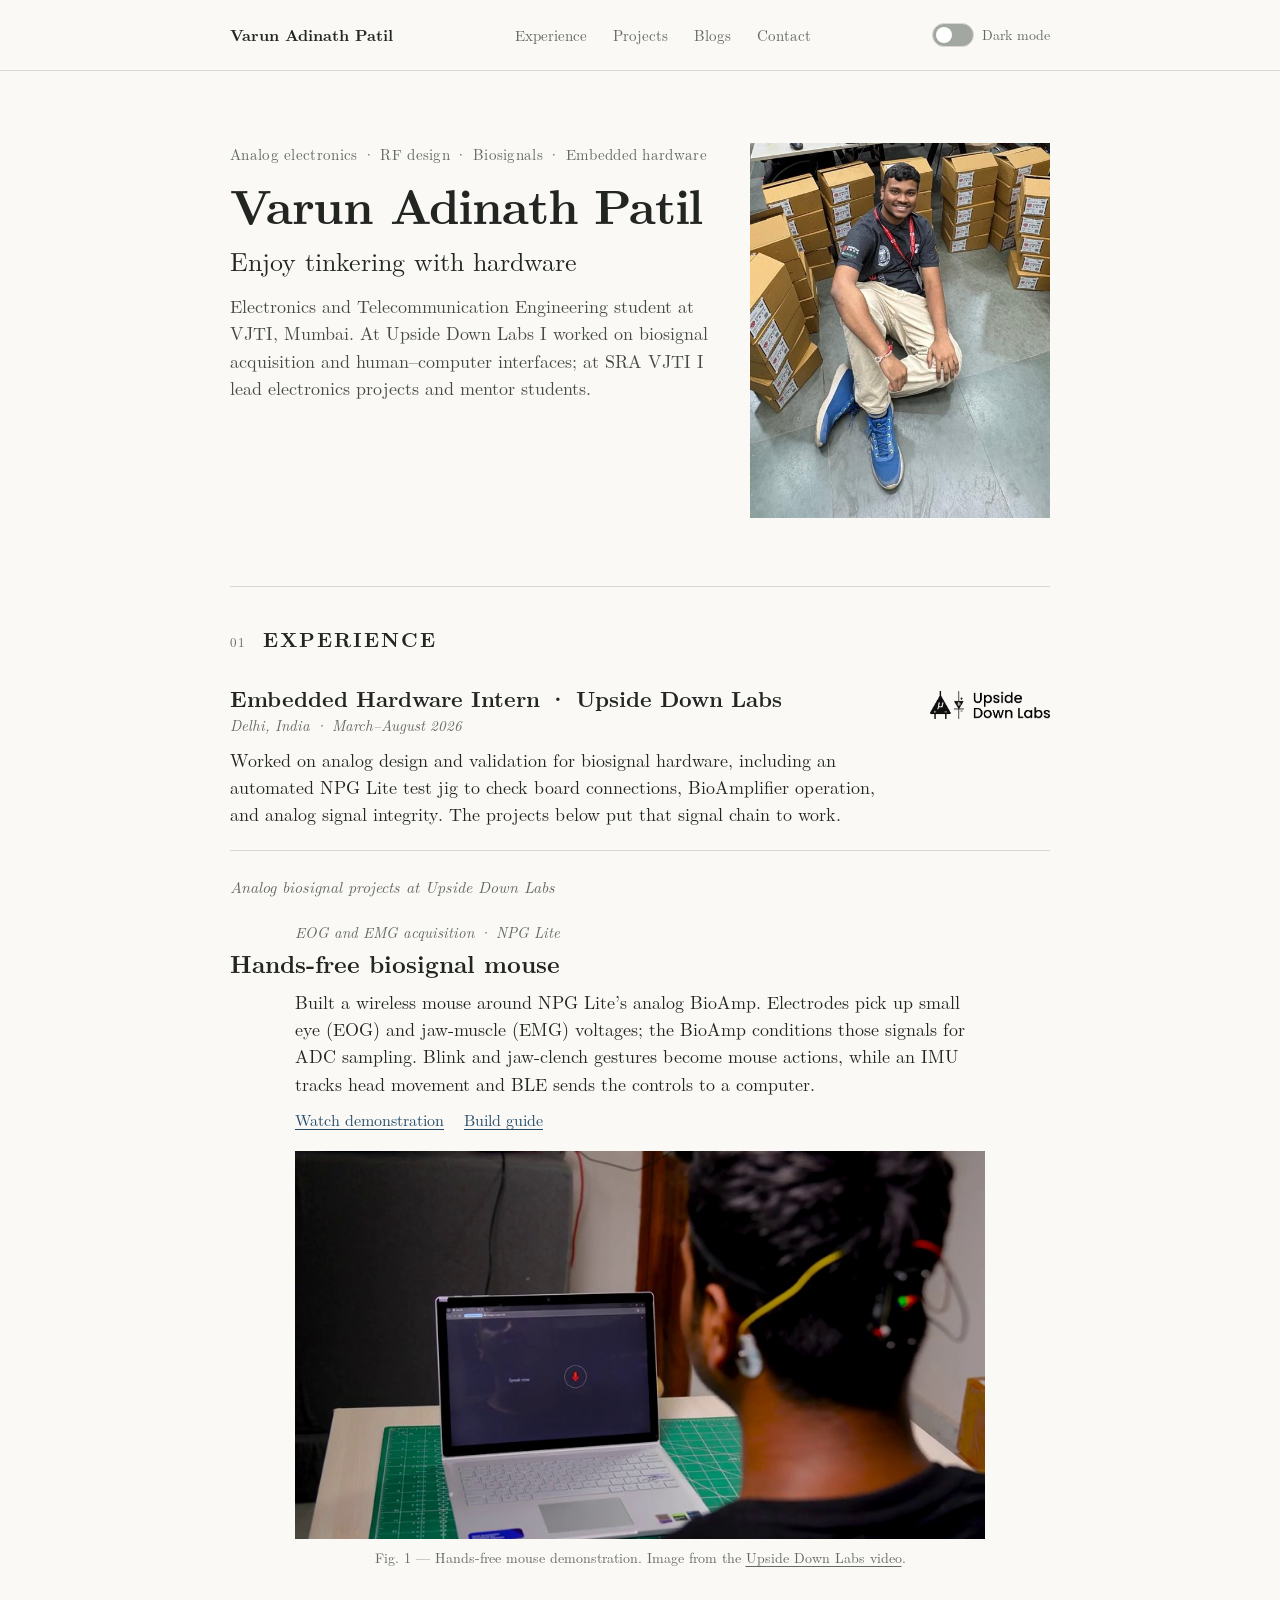
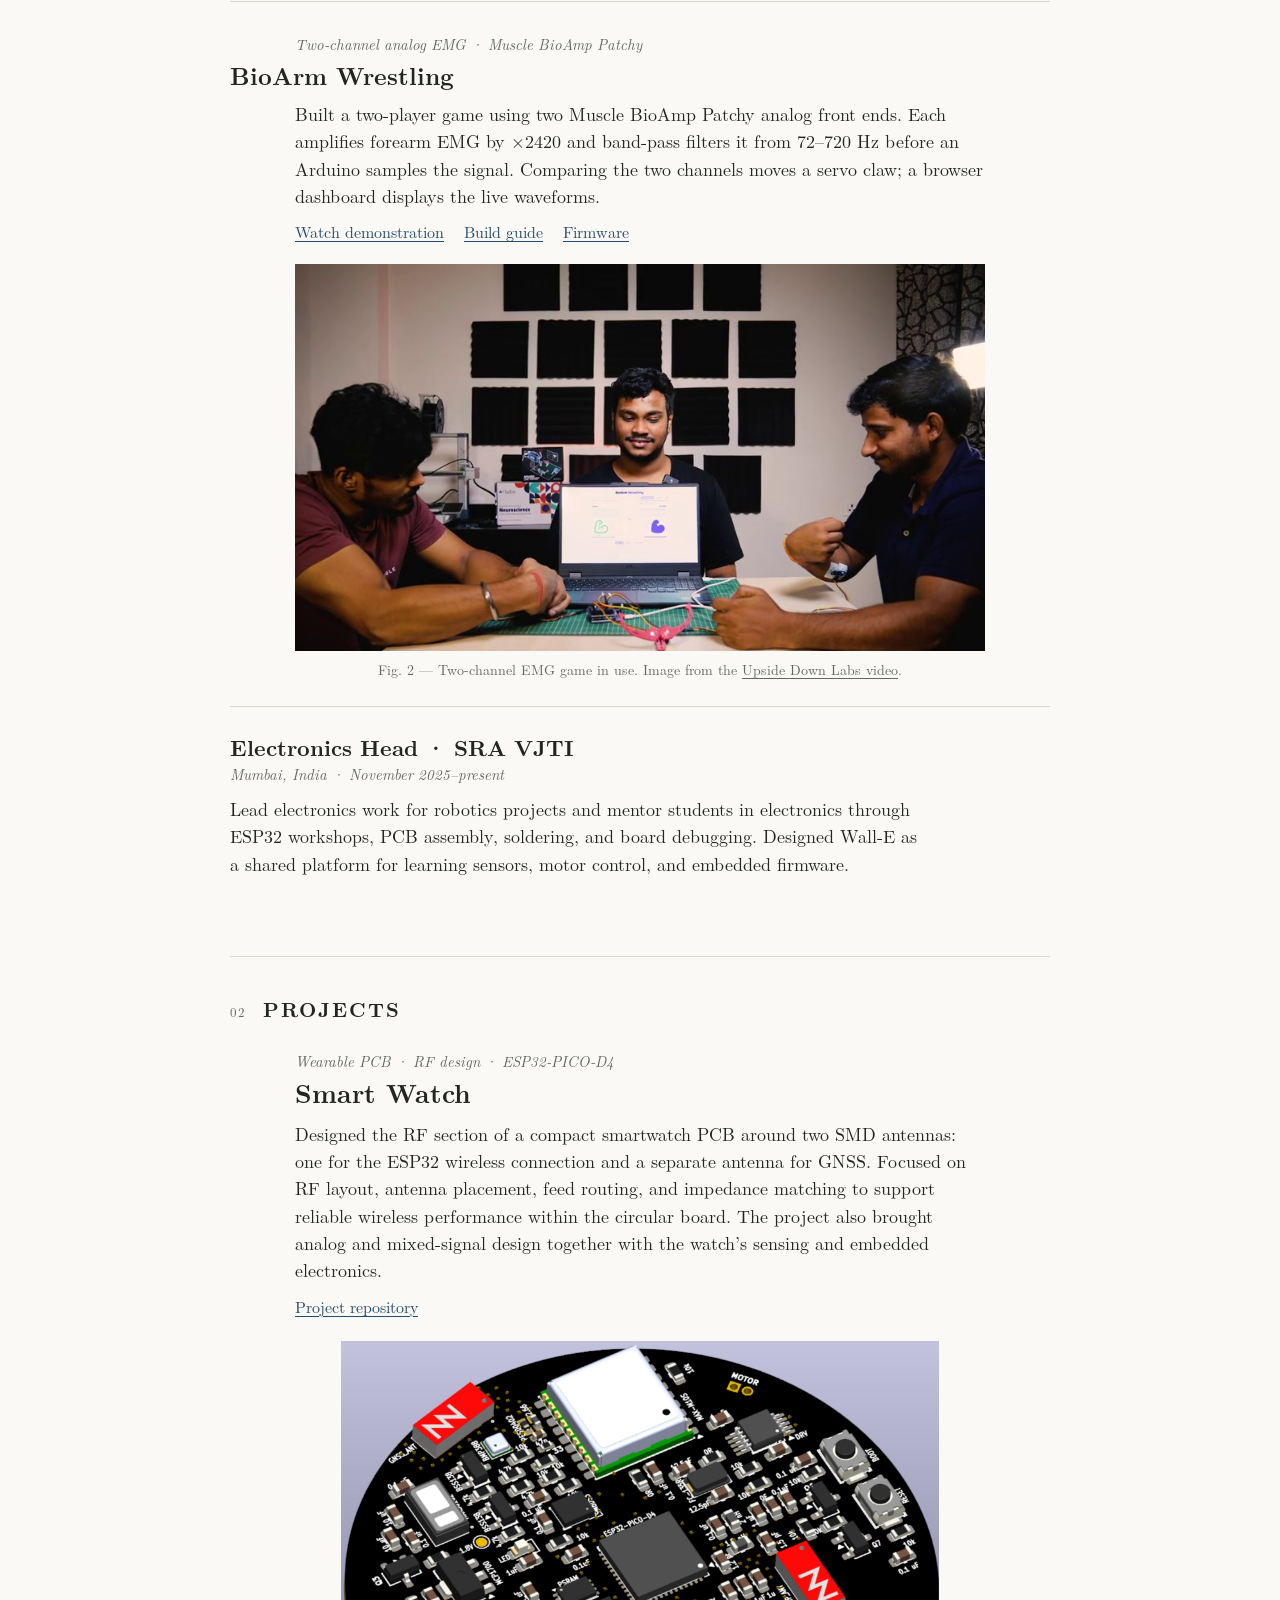
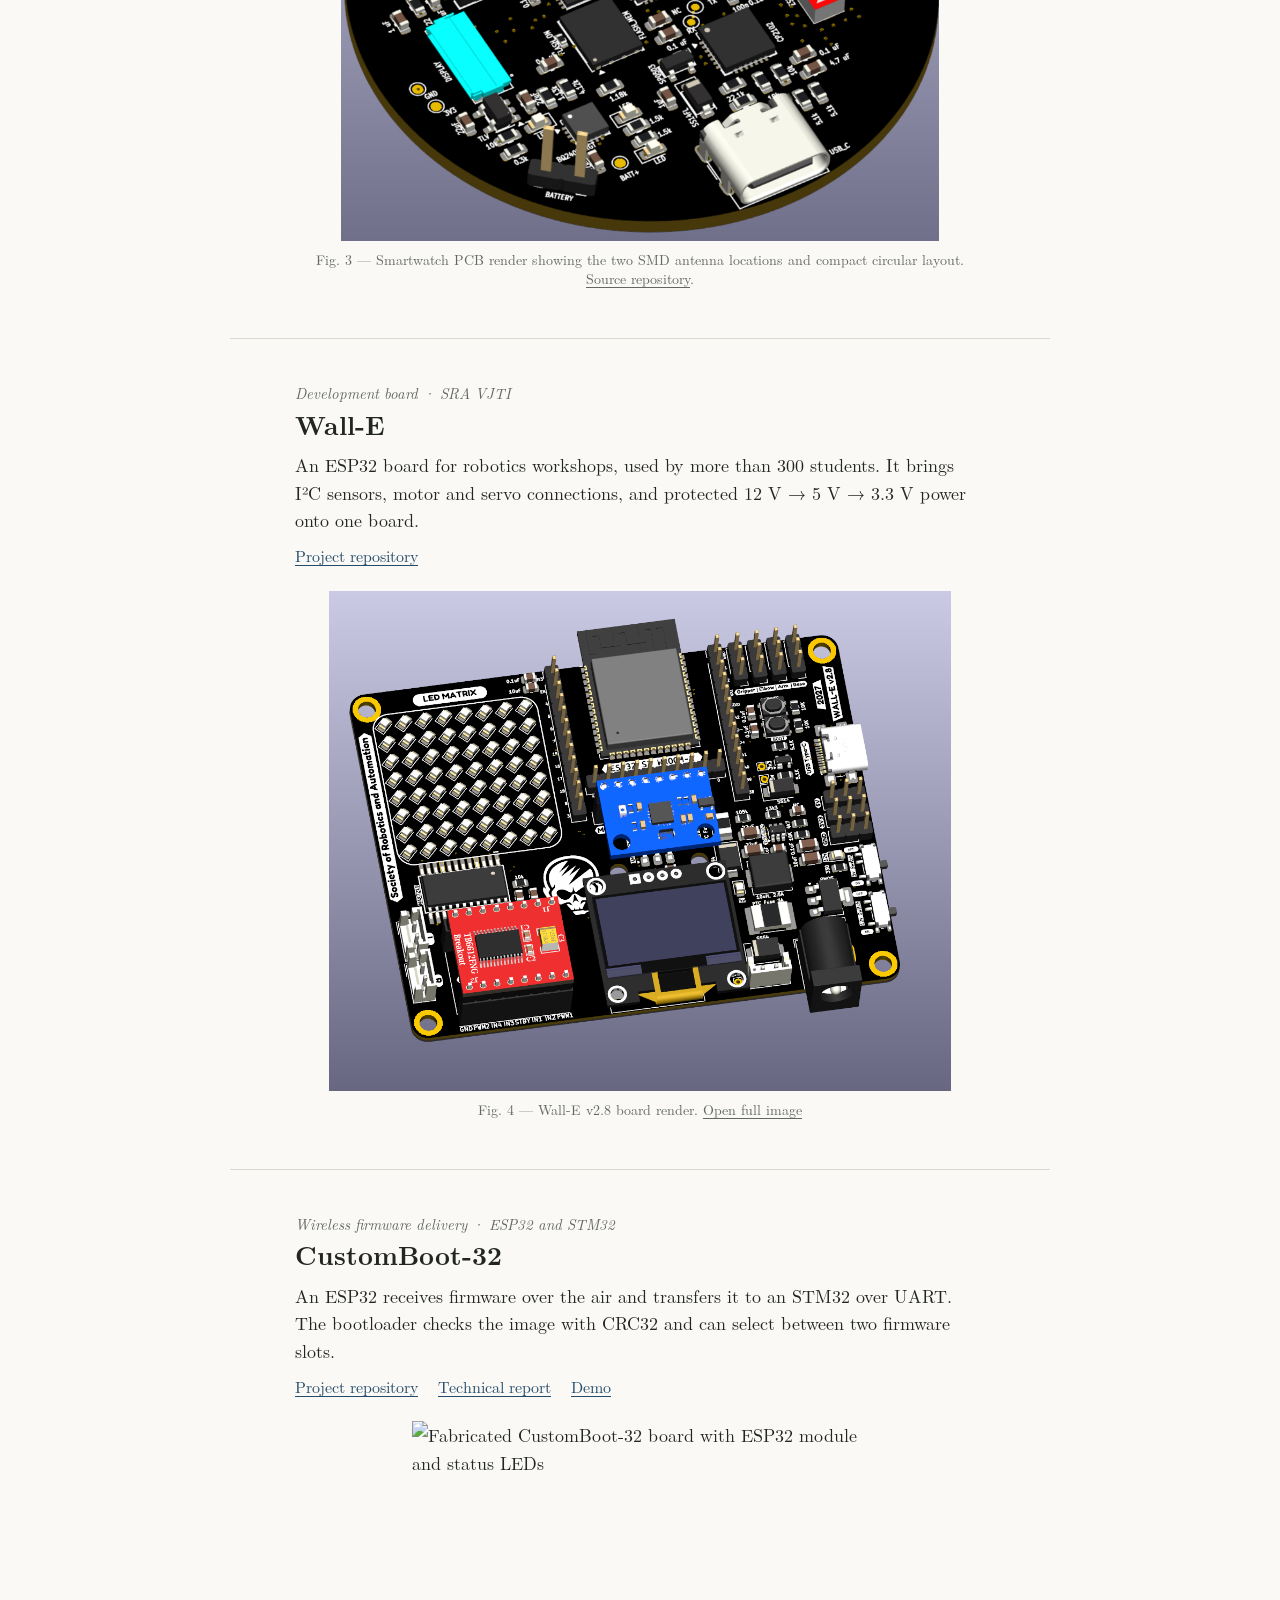
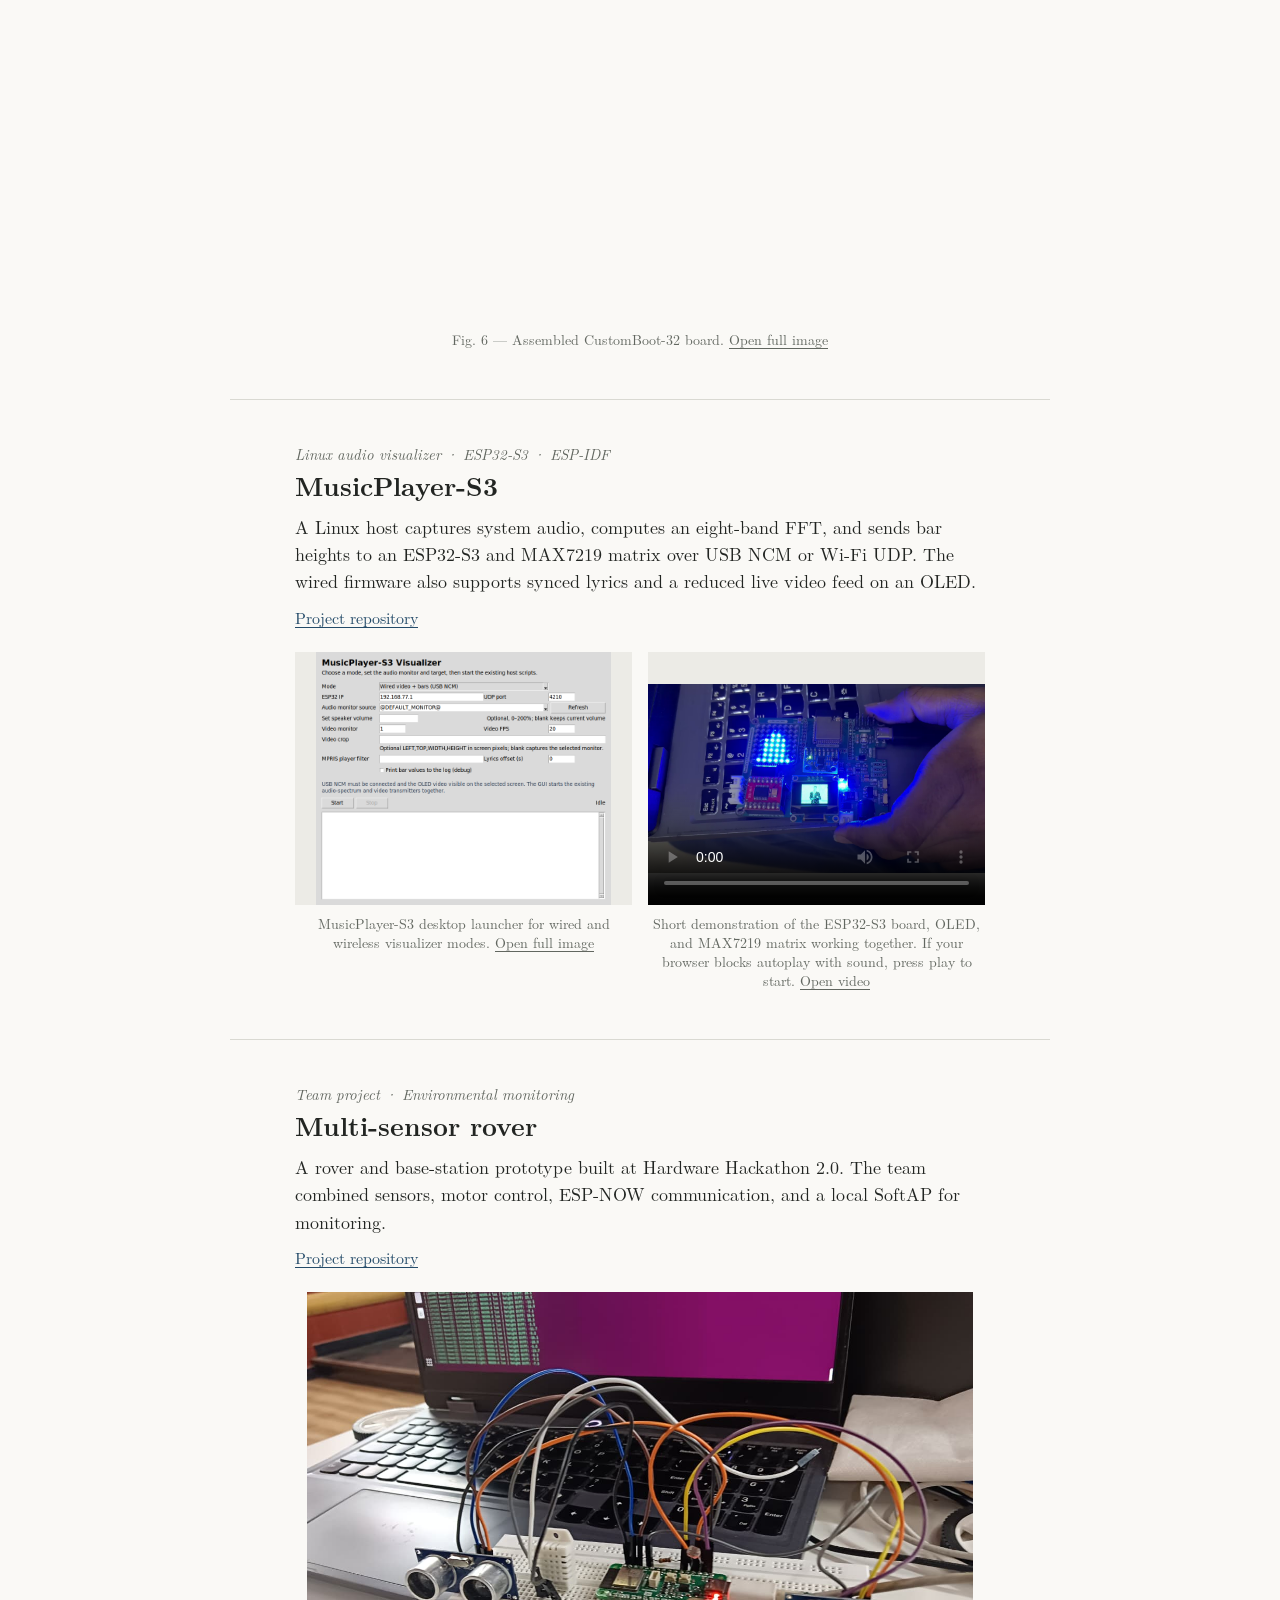
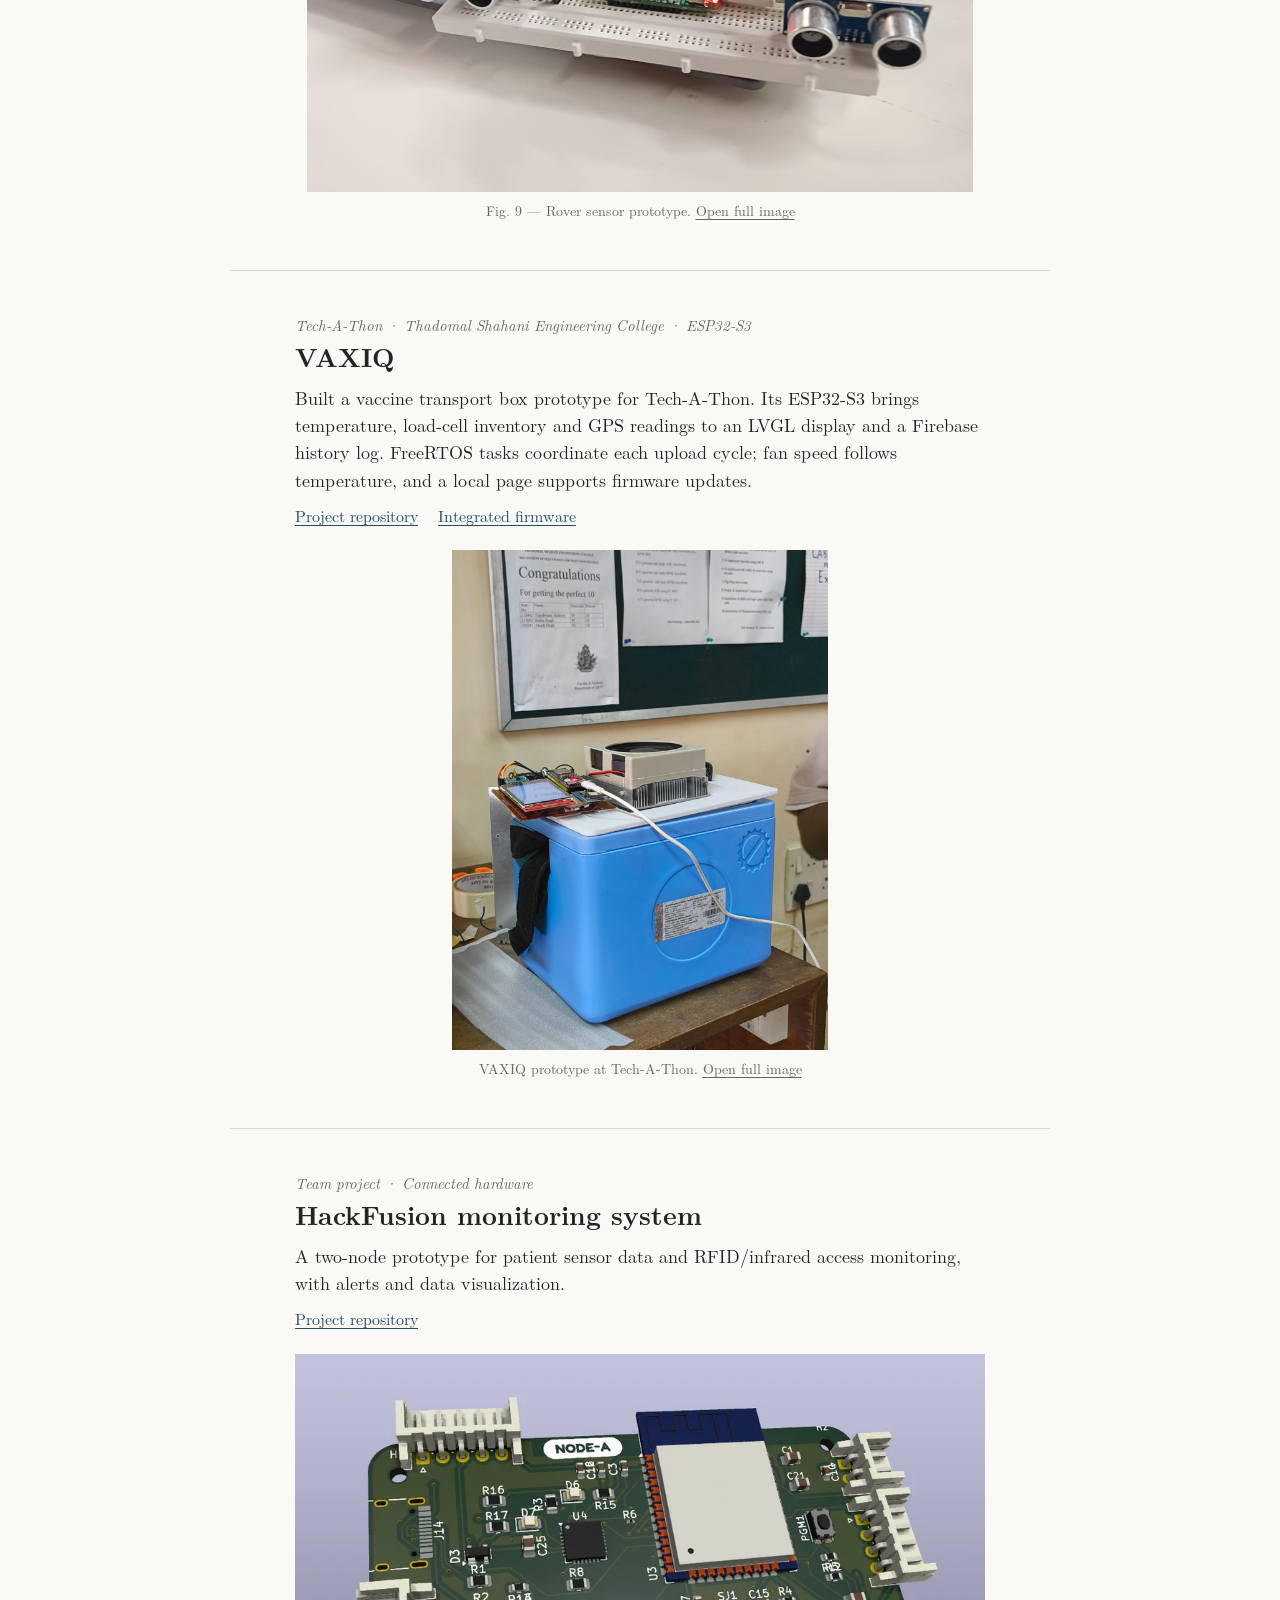
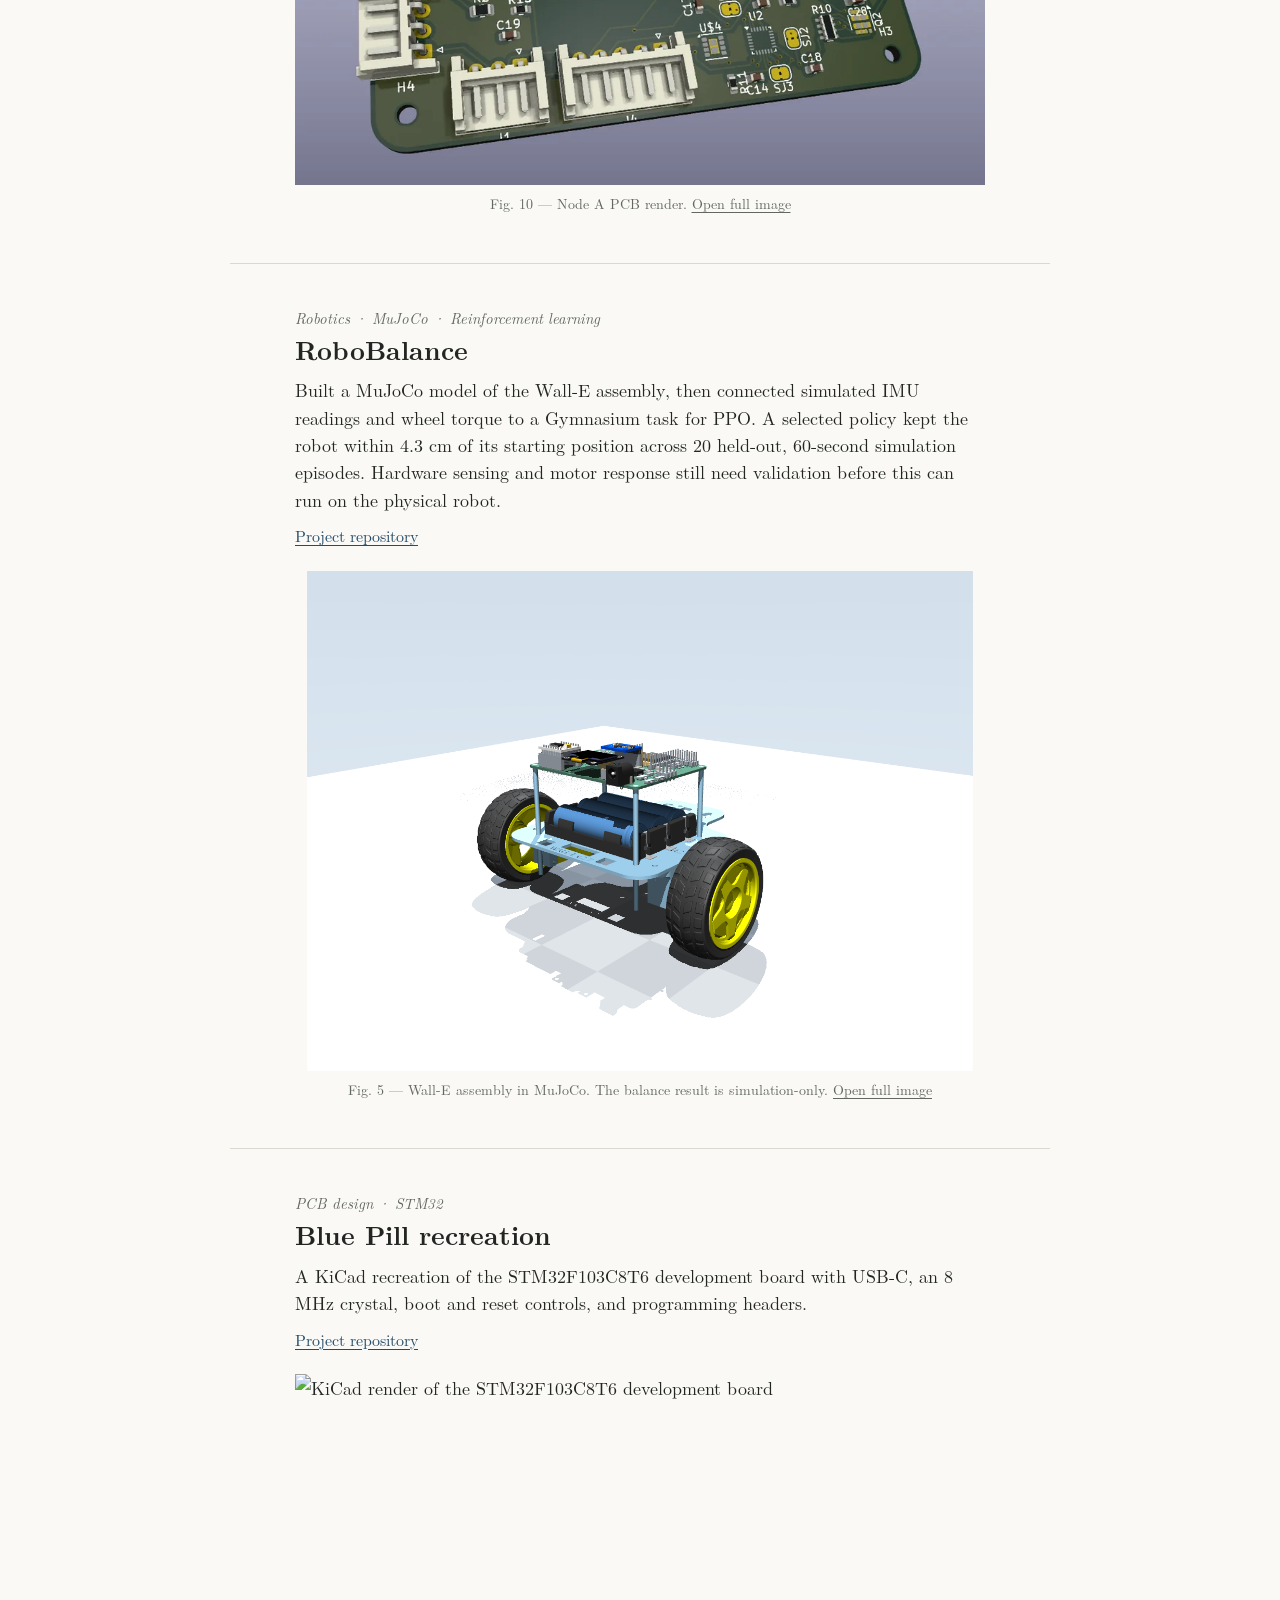
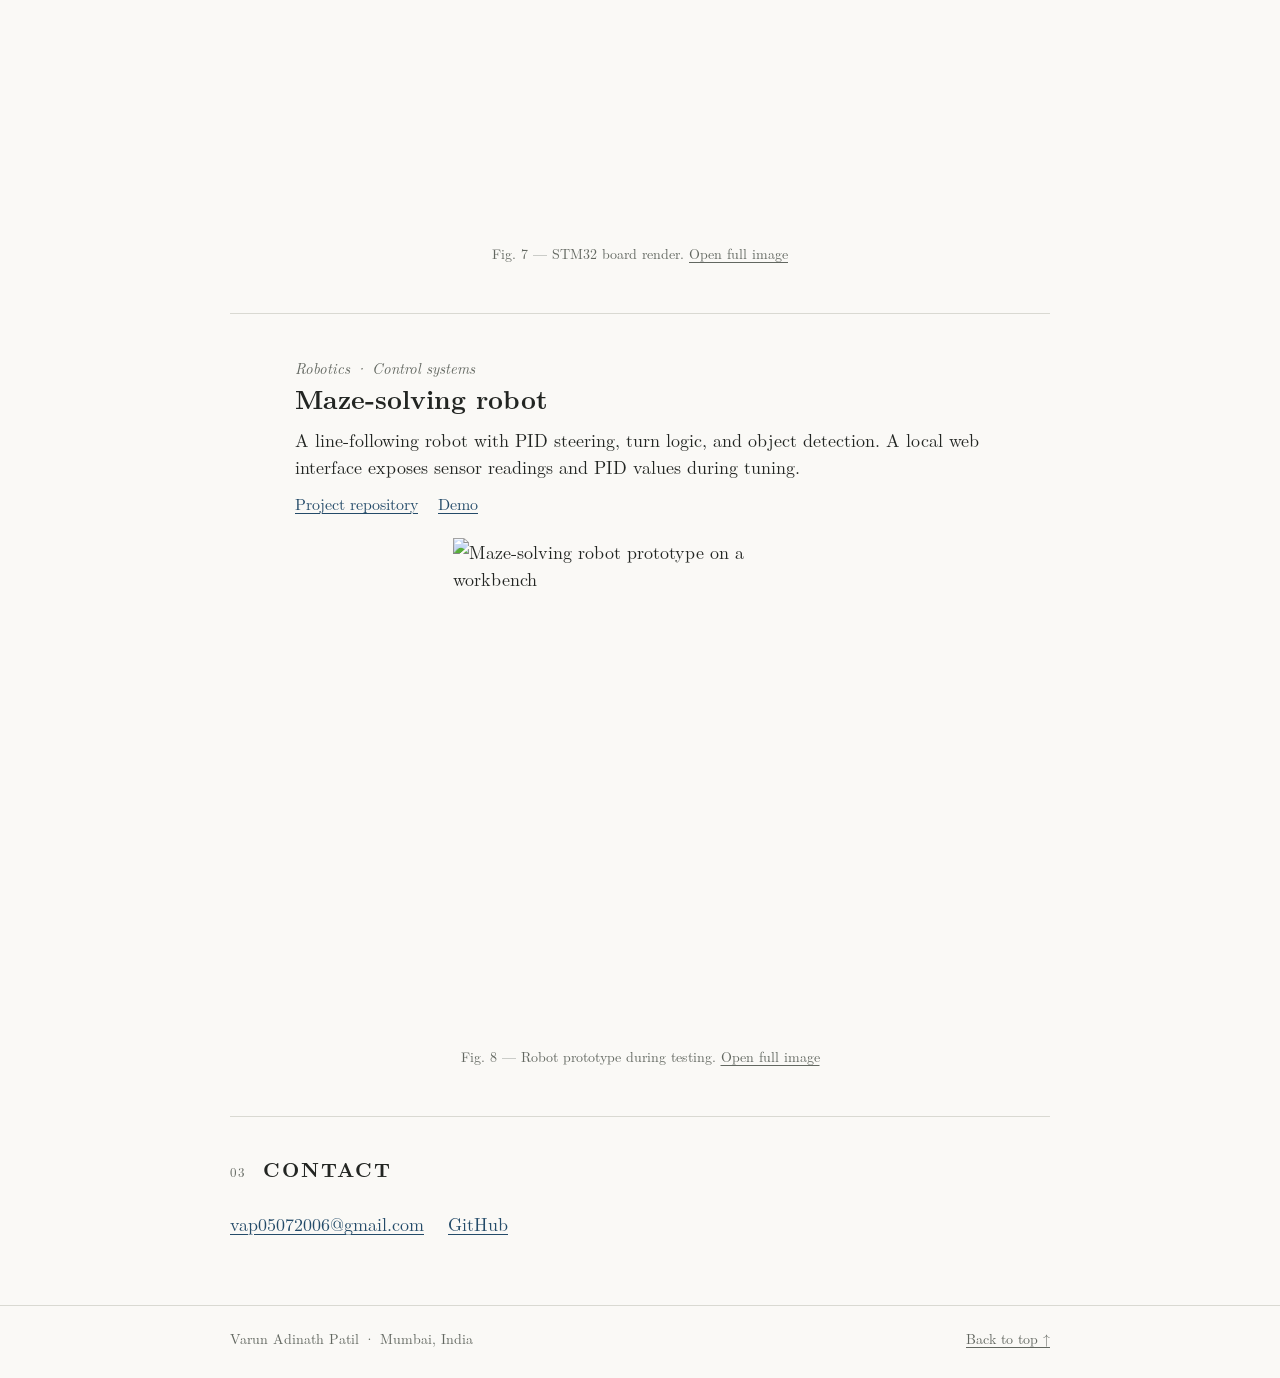
==== commit d11c0c25: "Publish VAXIQ project, dark mode, and SRA blog" ====
--- a/index.html
+++ b/index.html
@@ -10,6 +10,8 @@
   <title>Varun Adinath Patil</title>
   <link rel="icon" type="image/svg+xml" href="assets/favicon.svg?v=2">
   <link rel="icon" href="assets/Varun.ico?v=2" sizes="16x16 24x24 32x32 48x48 64x64">
+  <script>try { if (localStorage.getItem("portfolio-theme") === "dark") document.documentElement.dataset.theme = "dark"; } catch (_) {}</script>
+  <script src="assets/theme.js" defer></script>
   <style>
     @font-face {
       font-family: "Latin Modern";
@@ -42,6 +44,23 @@
       --muted: #626760;
       --rule: #d9d9d2;
       --link: #244b69;
+      --link-hover: #102f47;
+      --body-muted: #454944;
+      --media-paper: #ecebe6;
+      --switch-track: #a2a7a2;
+    }
+
+    :root[data-theme="dark"] {
+      color-scheme: dark;
+      --paper: #1c1d1b;
+      --ink: #f1eee7;
+      --muted: #c2beb5;
+      --rule: #575750;
+      --link: #b9d9ee;
+      --link-hover: #e0f1fb;
+      --body-muted: #d3d0c9;
+      --media-paper: #292b29;
+      --switch-track: #6d8da4;
     }
 
     *,
@@ -68,7 +87,7 @@
     }
 
     a:hover {
-      color: #102f47;
+      color: var(--link-hover);
     }
 
     a:focus-visible {
@@ -124,6 +143,52 @@
       text-decoration: underline;
     }
 
+    .theme-toggle {
+      flex: 0 0 auto;
+      display: inline-flex;
+      align-items: center;
+      gap: 8px;
+      padding: 5px 0;
+      border: 0;
+      background: none;
+      color: var(--muted);
+      font: inherit;
+      font-size: 14px;
+      cursor: pointer;
+    }
+
+    .theme-toggle:hover,
+    .theme-toggle:focus-visible {
+      color: var(--link);
+    }
+
+    .theme-toggle-track {
+      position: relative;
+      display: inline-block;
+      width: 42px;
+      height: 24px;
+      flex: 0 0 auto;
+      border: 1px solid var(--rule);
+      border-radius: 999px;
+      background: var(--switch-track);
+      transition: background-color 160ms ease;
+    }
+
+    .theme-toggle-knob {
+      position: absolute;
+      top: 3px;
+      left: 3px;
+      width: 16px;
+      height: 16px;
+      border-radius: 50%;
+      background: #fff;
+      transition: transform 160ms ease;
+    }
+
+    :root[data-theme="dark"] .theme-toggle-knob {
+      transform: translateX(18px);
+    }
+
     .intro {
       display: grid;
       grid-template-columns: minmax(0, 1fr) 300px;
@@ -164,7 +229,7 @@
     .intro-note {
       max-width: 650px;
       margin: 0;
-      color: #454944;
+      color: var(--body-muted);
     }
 
     .portrait {
@@ -206,7 +271,7 @@
     .section-intro {
       max-width: 680px;
       margin: -8px 0 34px;
-      color: #454944;
+      color: var(--body-muted);
     }
 
     .project {
@@ -266,7 +331,7 @@
       aspect-ratio: 4 / 3;
       align-items: center;
       justify-content: center;
-      background: #ecebe6;
+      background: var(--media-paper);
     }
 
     .project-media-frame>img,
@@ -393,6 +458,11 @@
       mix-blend-mode: multiply;
     }
 
+    :root[data-theme="dark"] .lab-logo {
+      filter: invert(1);
+      mix-blend-mode: screen;
+    }
+
     .contact {
       padding-bottom: 68px;
     }
@@ -458,6 +528,10 @@
         font-size: 14px;
       }
 
+      .theme-toggle {
+        align-self: flex-start;
+      }
+
       .intro {
         grid-template-columns: 1fr;
         gap: 19px;
@@ -552,6 +626,7 @@
       <a class="brand" href="#top">Varun Adinath Patil</a>
       <nav class="site-nav" aria-label="Primary"><a href="#experience">Experience</a><a href="#work">Projects</a><a
           href="blogs/index.html">Blogs</a><a href="#contact">Contact</a></nav>
+      <button class="theme-toggle" type="button" role="switch" aria-label="Dark mode" aria-checked="false"><span class="theme-toggle-track" aria-hidden="true"><span class="theme-toggle-knob"></span></span><span>Dark mode</span></button>
     </div>
   </header>
 
@@ -732,6 +807,23 @@
               rel="noopener noreferrer">Open full image</a></figcaption>
         </figure>
       </article>
+      <article class="project" id="tech-a-thon">
+        <p class="project-type">Tech-A-Thon · Thadomal Shahani Engineering College · ESP32-S3</p>
+        <h3>VAXIQ</h3>
+        <p>Built a vaccine transport box prototype for Tech-A-Thon. Its ESP32-S3 brings temperature, load-cell inventory
+          and GPS readings to an LVGL display and a Firebase history log. FreeRTOS tasks coordinate each upload cycle;
+          fan speed follows temperature, and a local page supports firmware updates.</p>
+        <div class="project-links"><a href="https://github.com/VarunAPatil/VAXIQ" target="_blank"
+            rel="noopener noreferrer">Project repository</a><a
+            href="https://github.com/VarunAPatil/VAXIQ/tree/Varun/integration" target="_blank"
+            rel="noopener noreferrer">Integrated firmware</a></div>
+        <figure><img src="assets/vaxiq-prototype.png"
+            alt="VAXIQ blue transport box with its display, controller and cooling assembly mounted on top"
+            width="1204" height="1600" loading="lazy">
+          <figcaption>VAXIQ prototype at Tech-A-Thon. <a href="assets/vaxiq-prototype.png" target="_blank"
+              rel="noopener noreferrer">Open full image</a></figcaption>
+        </figure>
+      </article>
       <article class="project">
         <p class="project-type">Team project · Connected hardware</p>
         <h3>HackFusion monitoring system</h3>
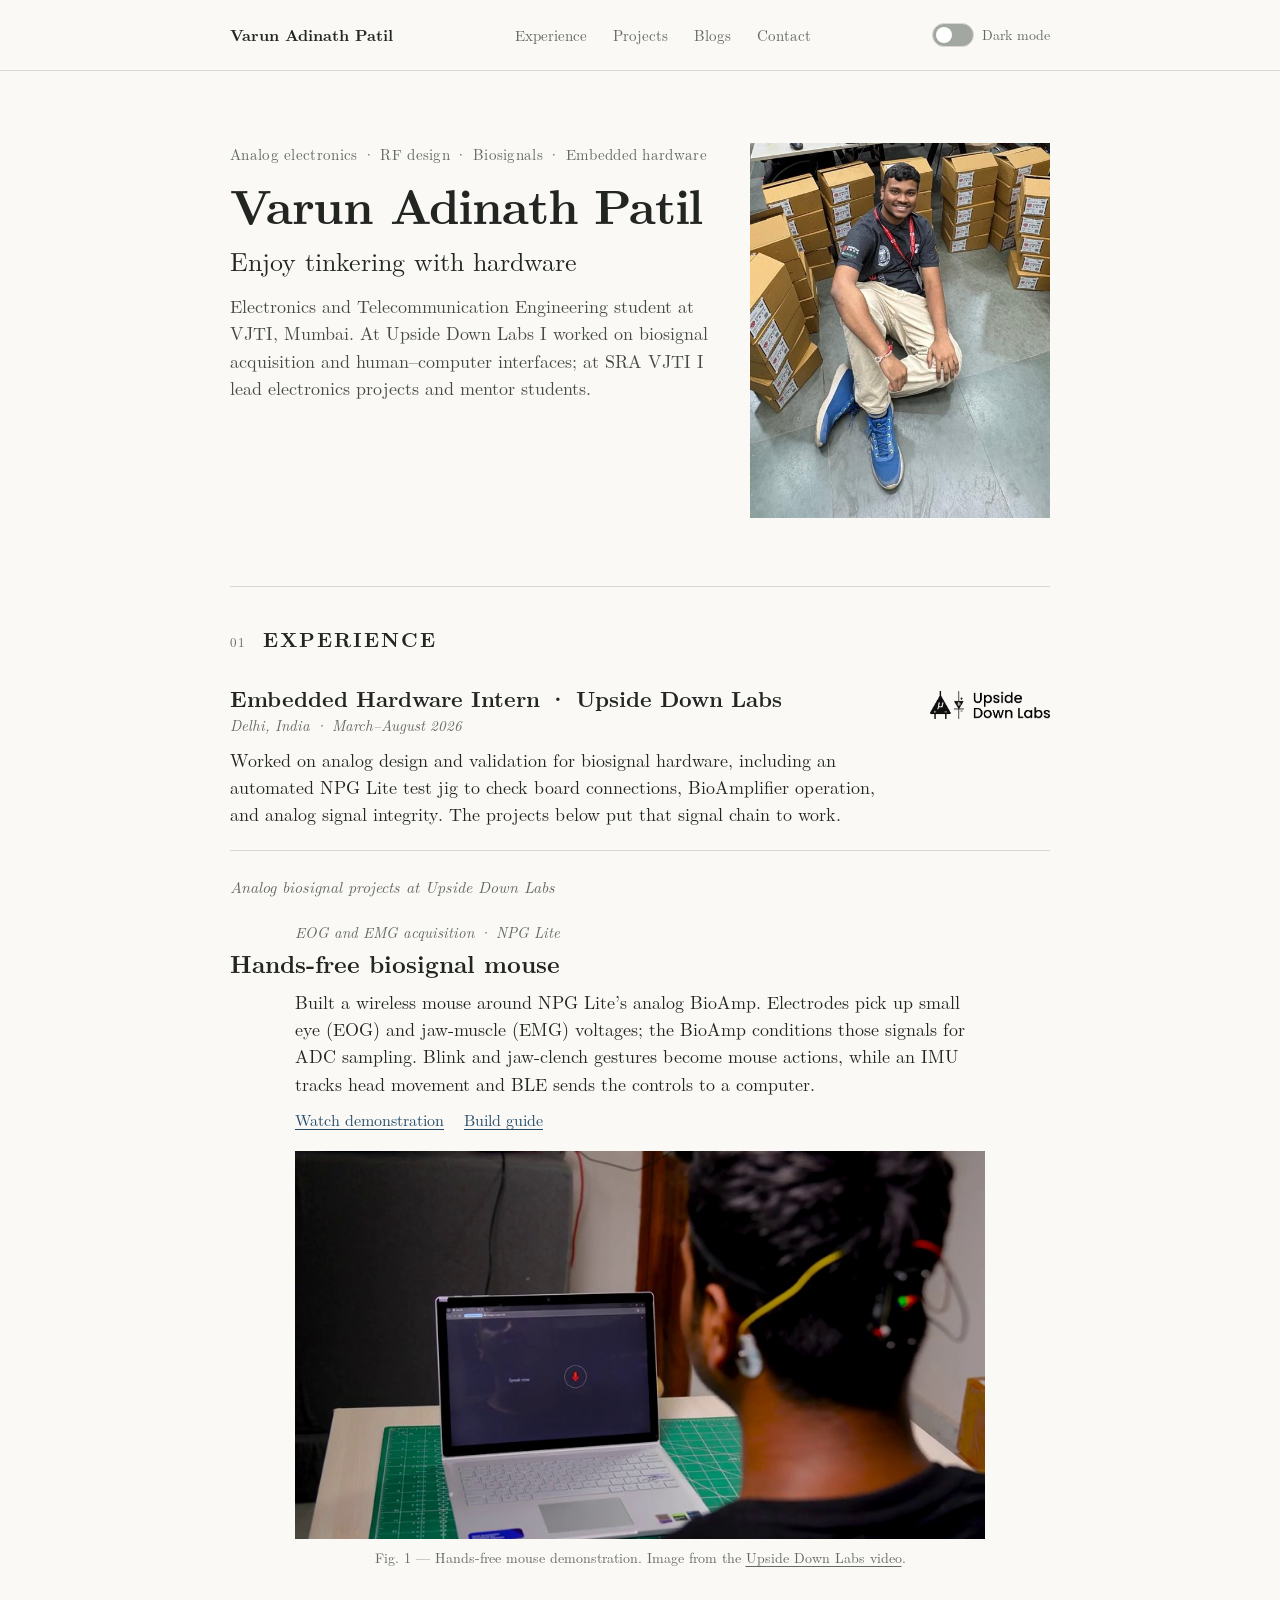
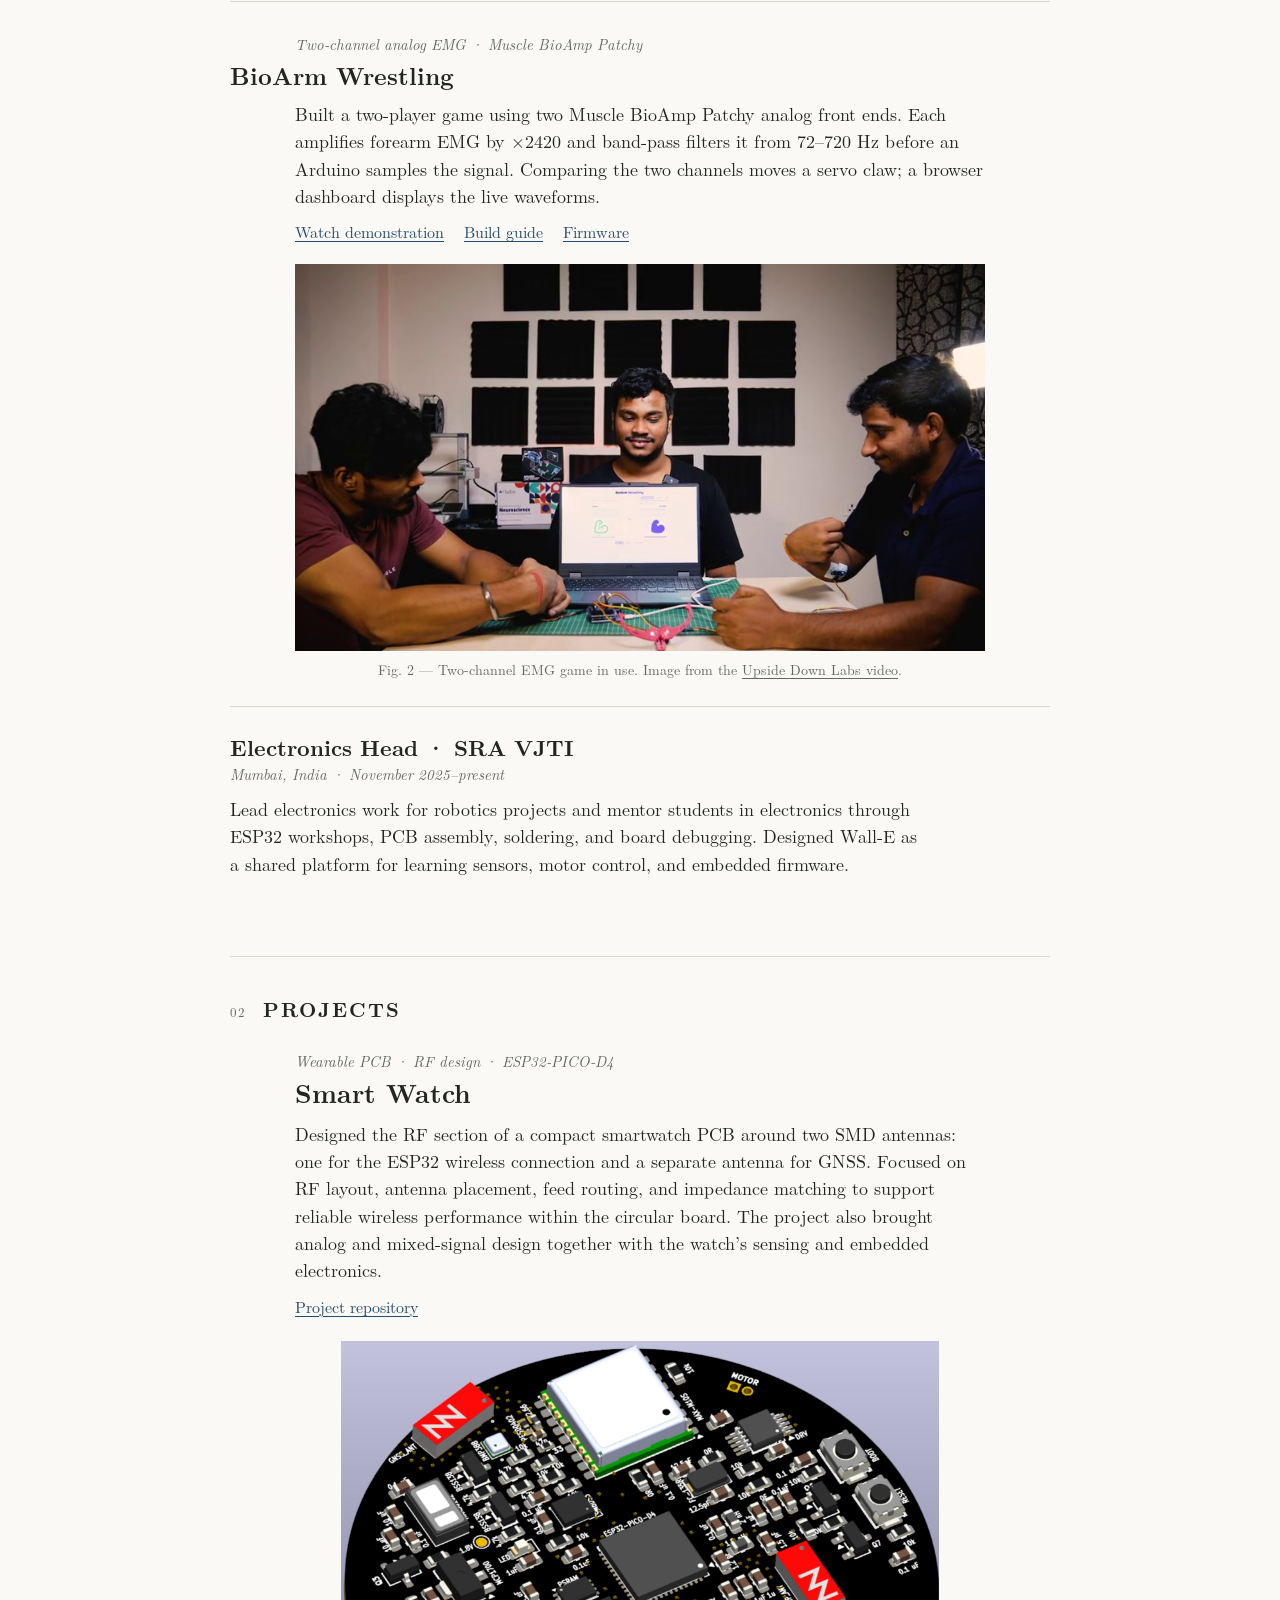
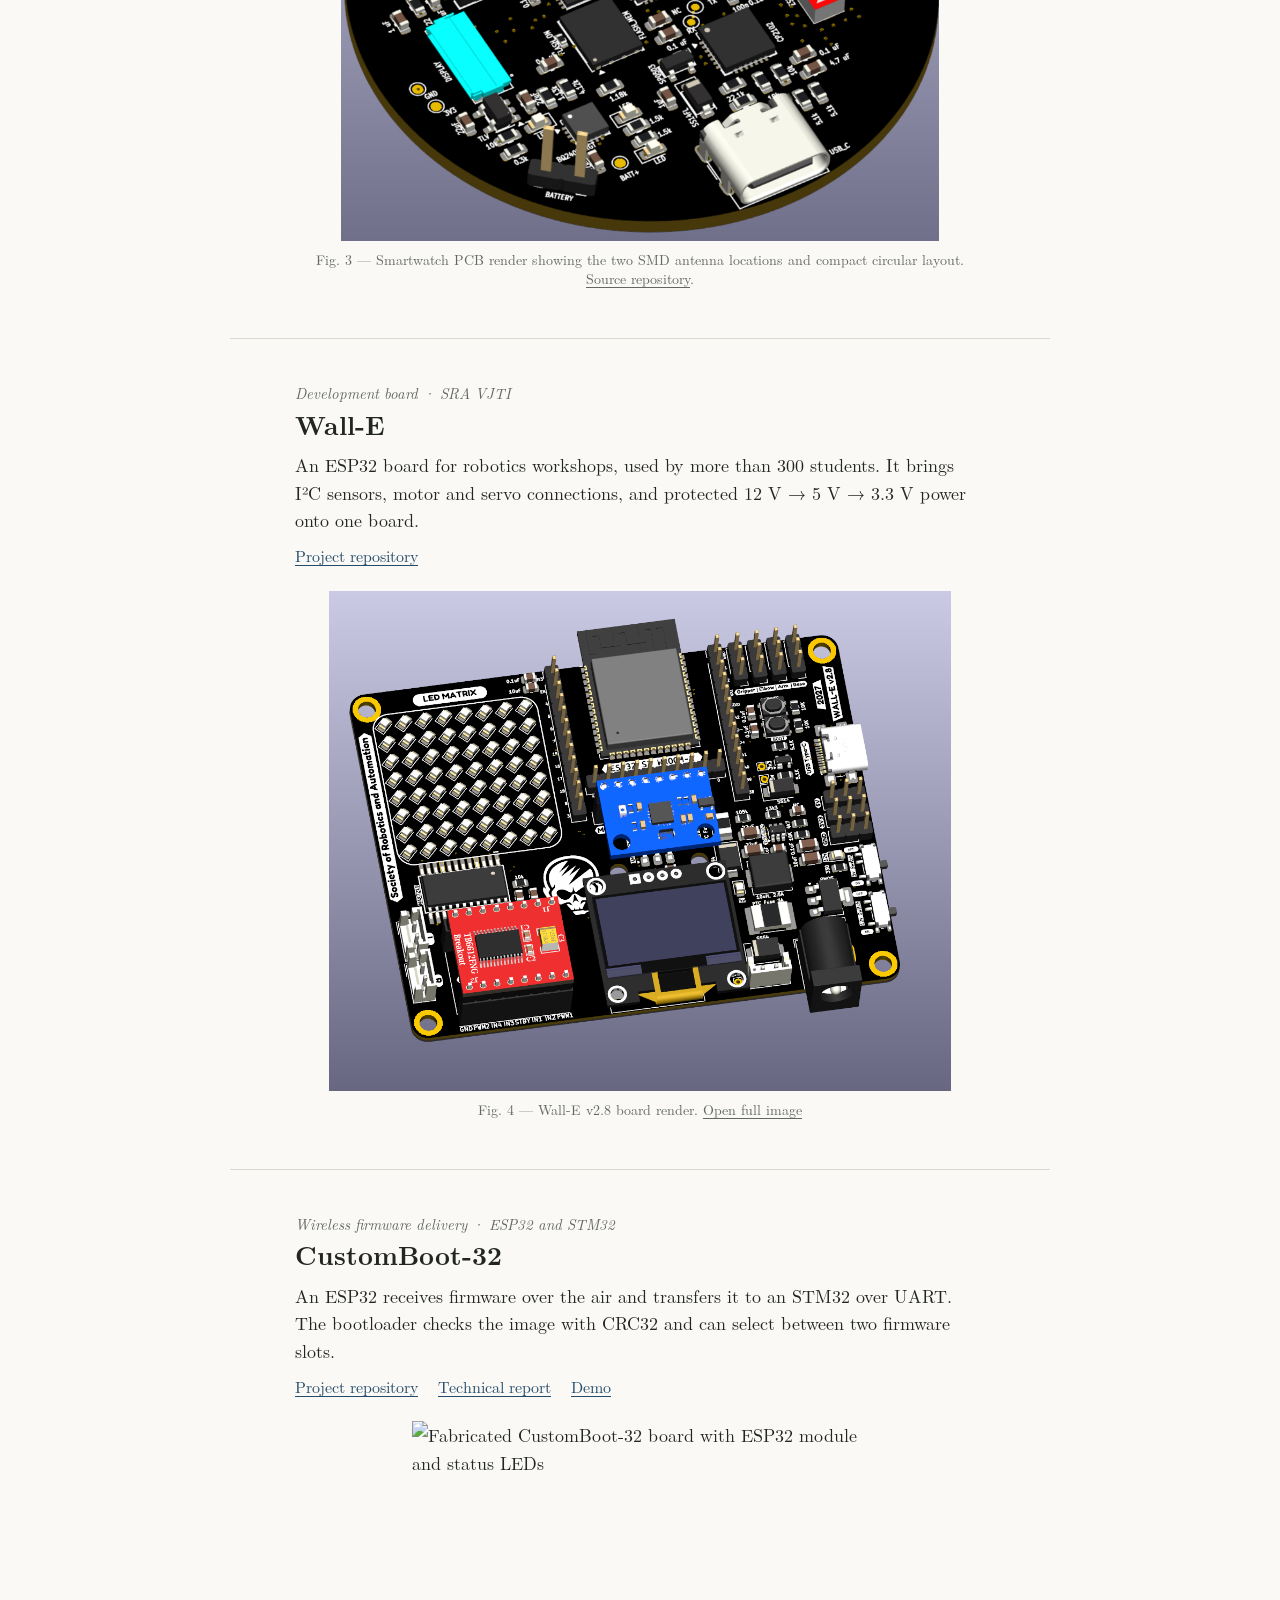
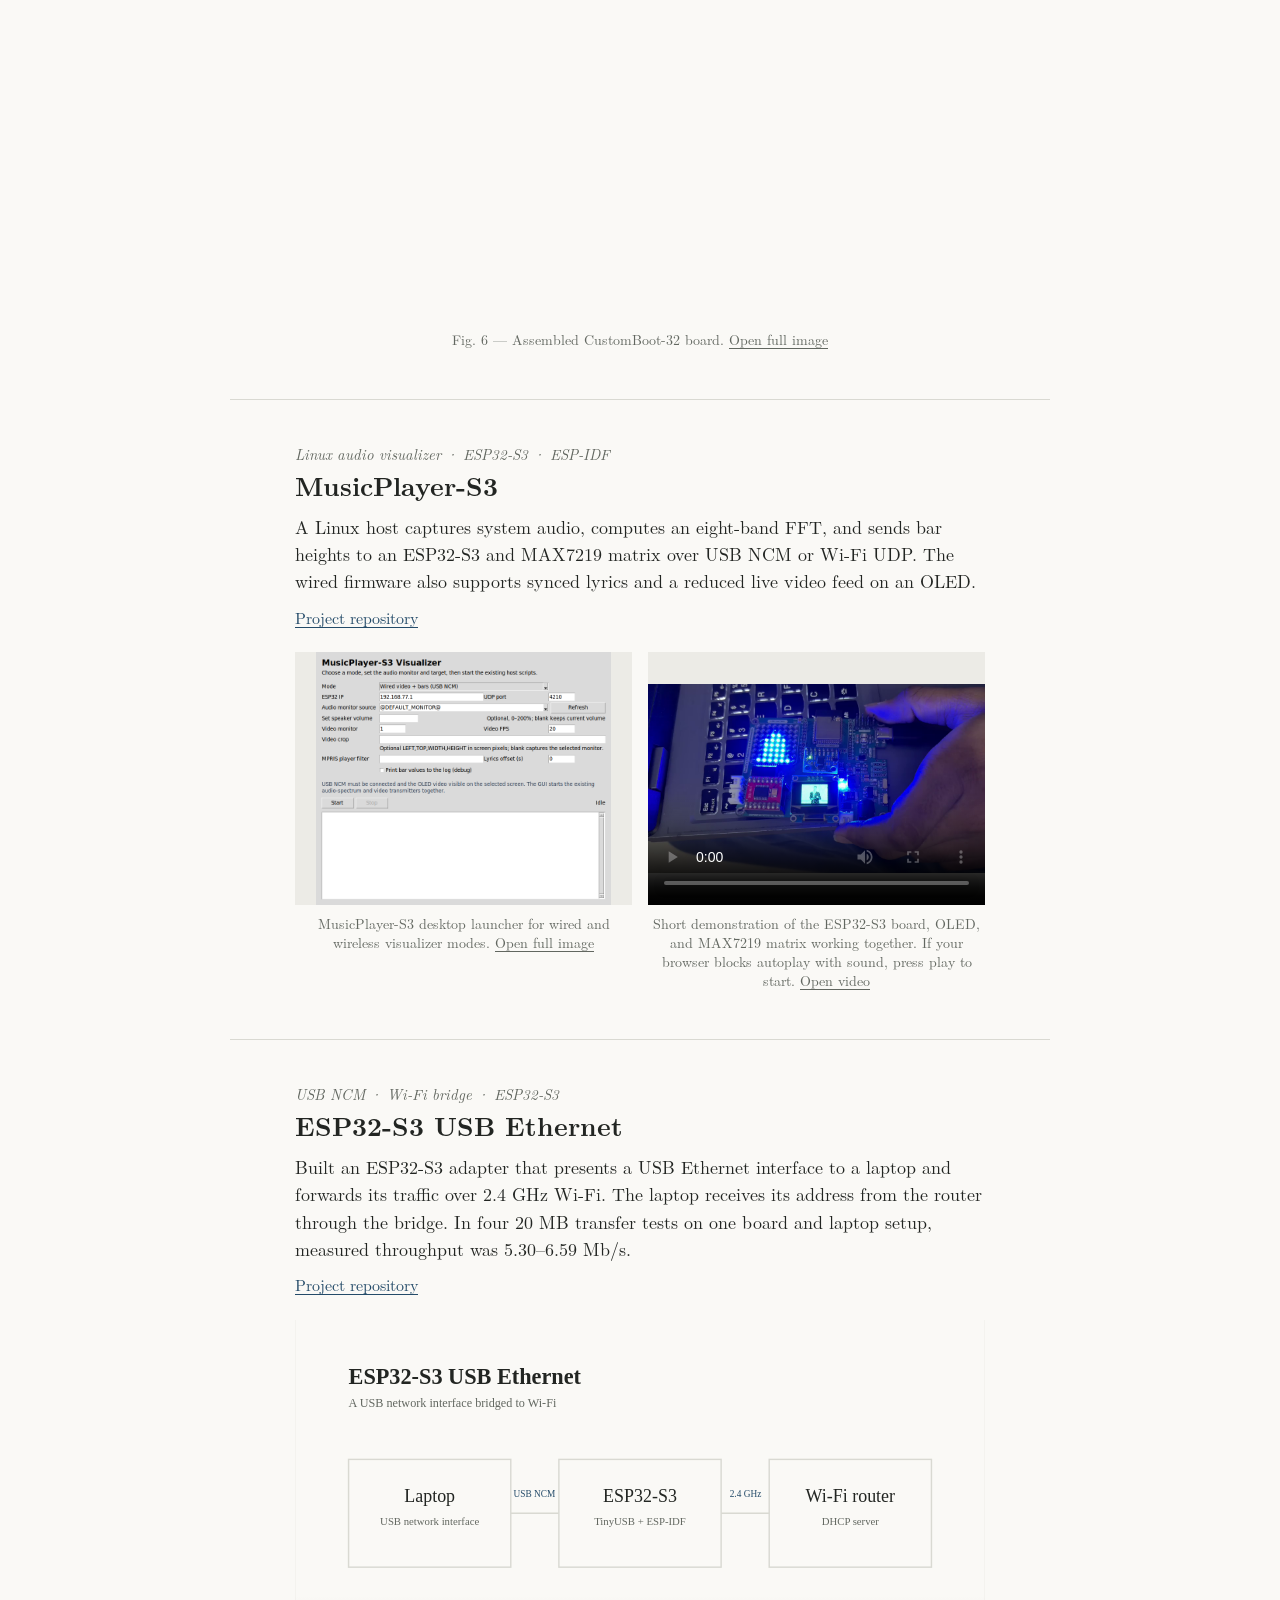
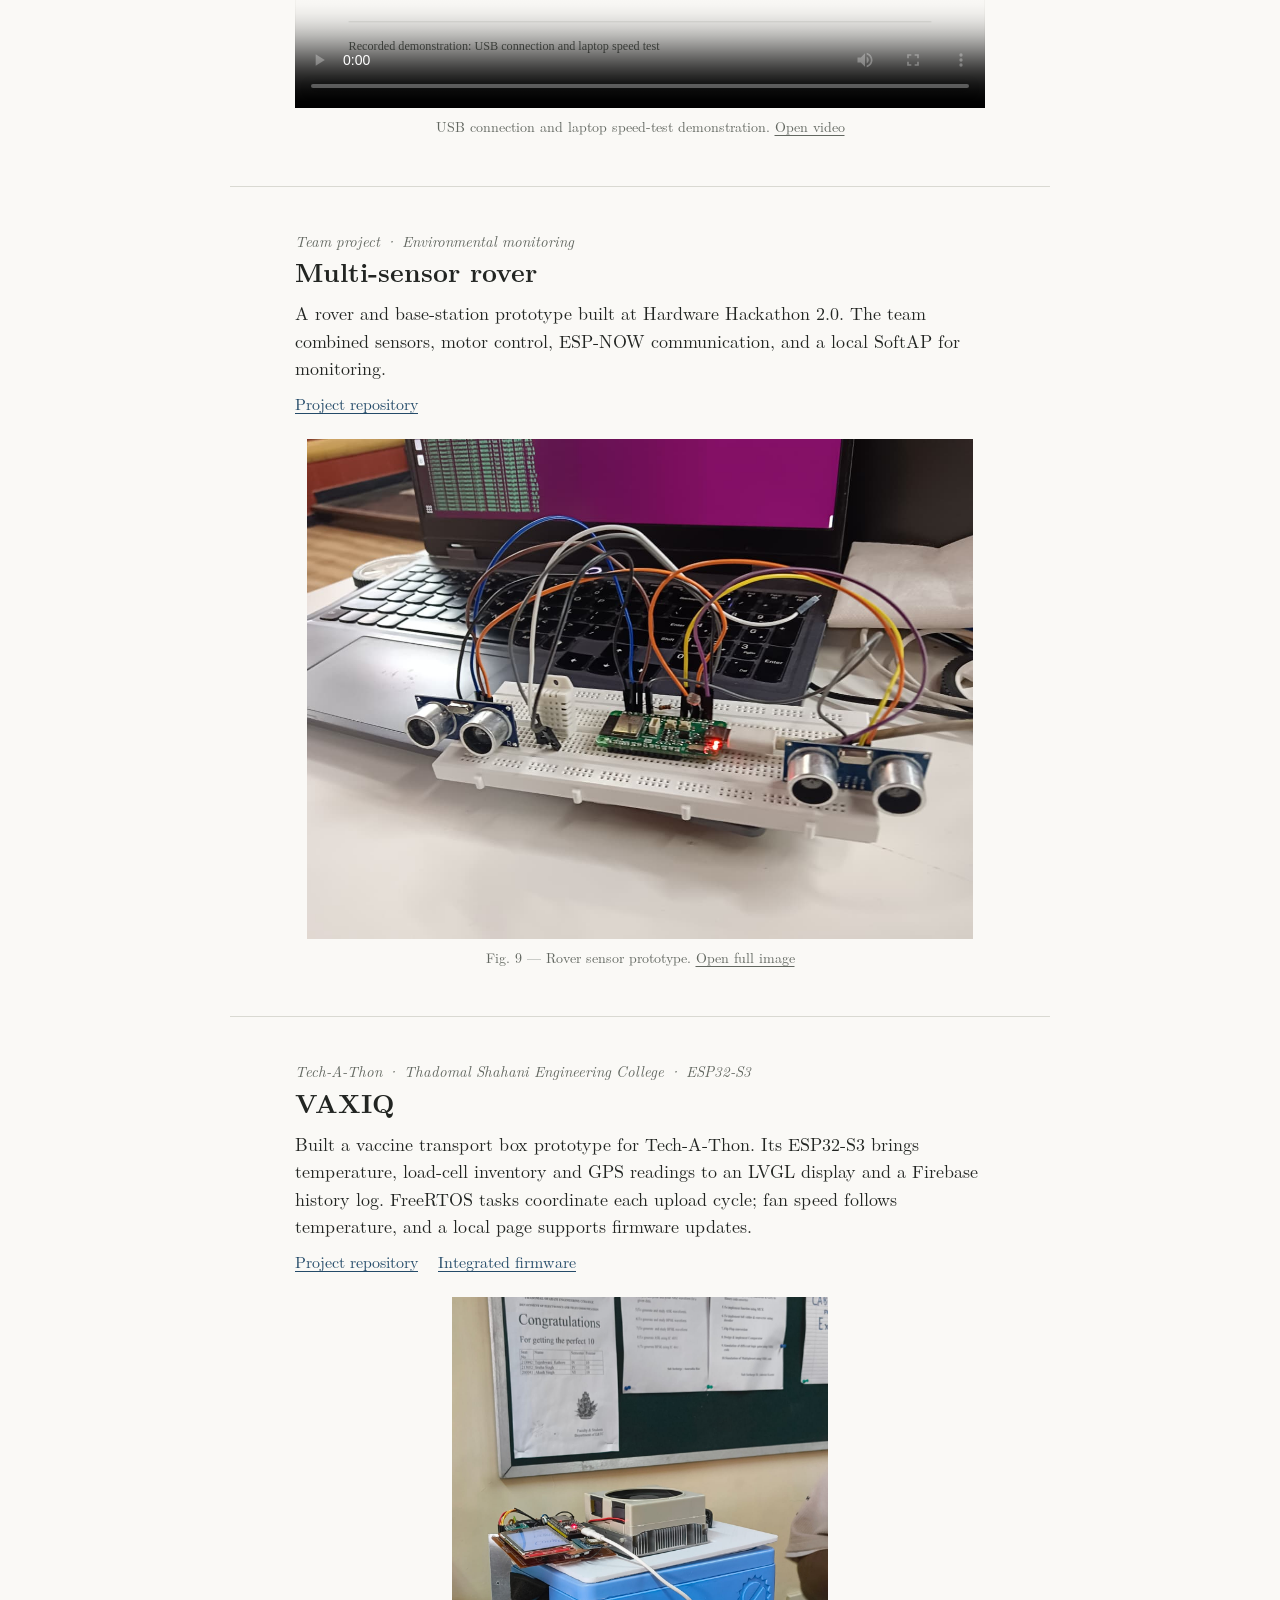
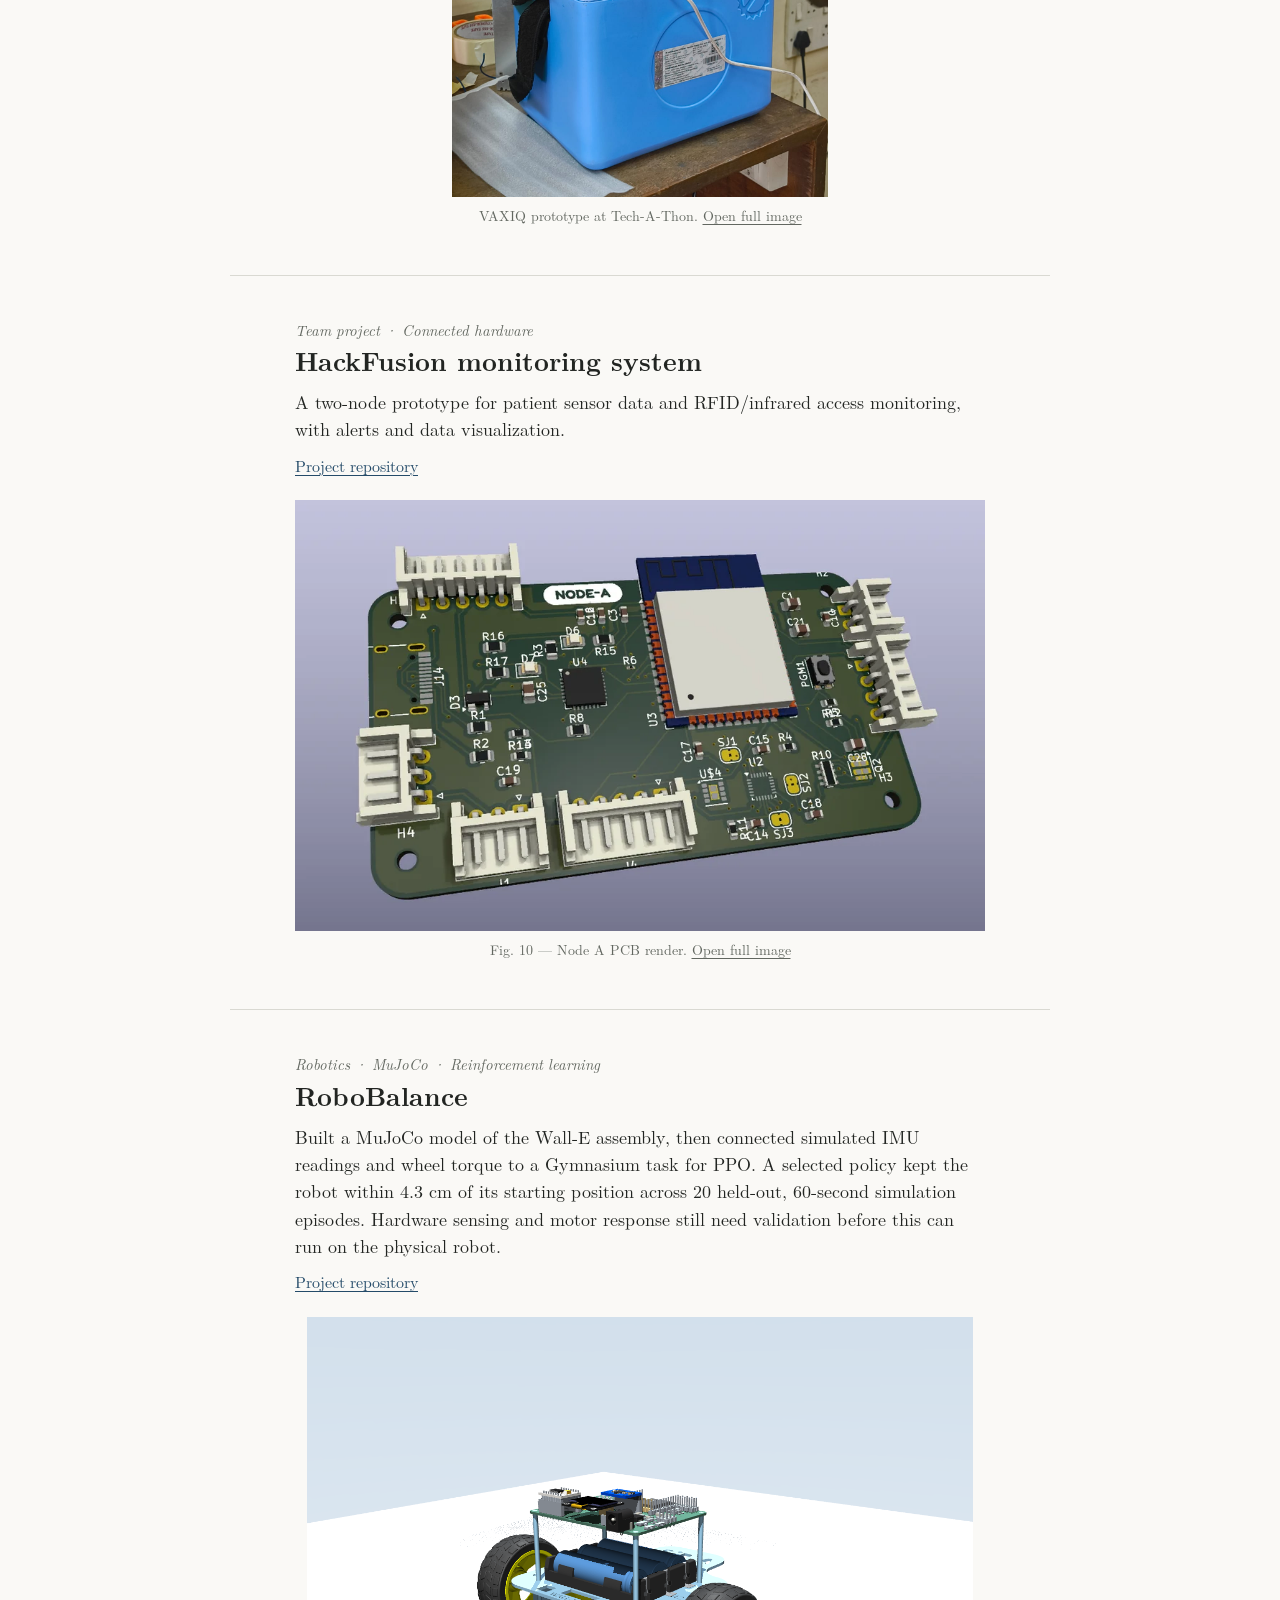
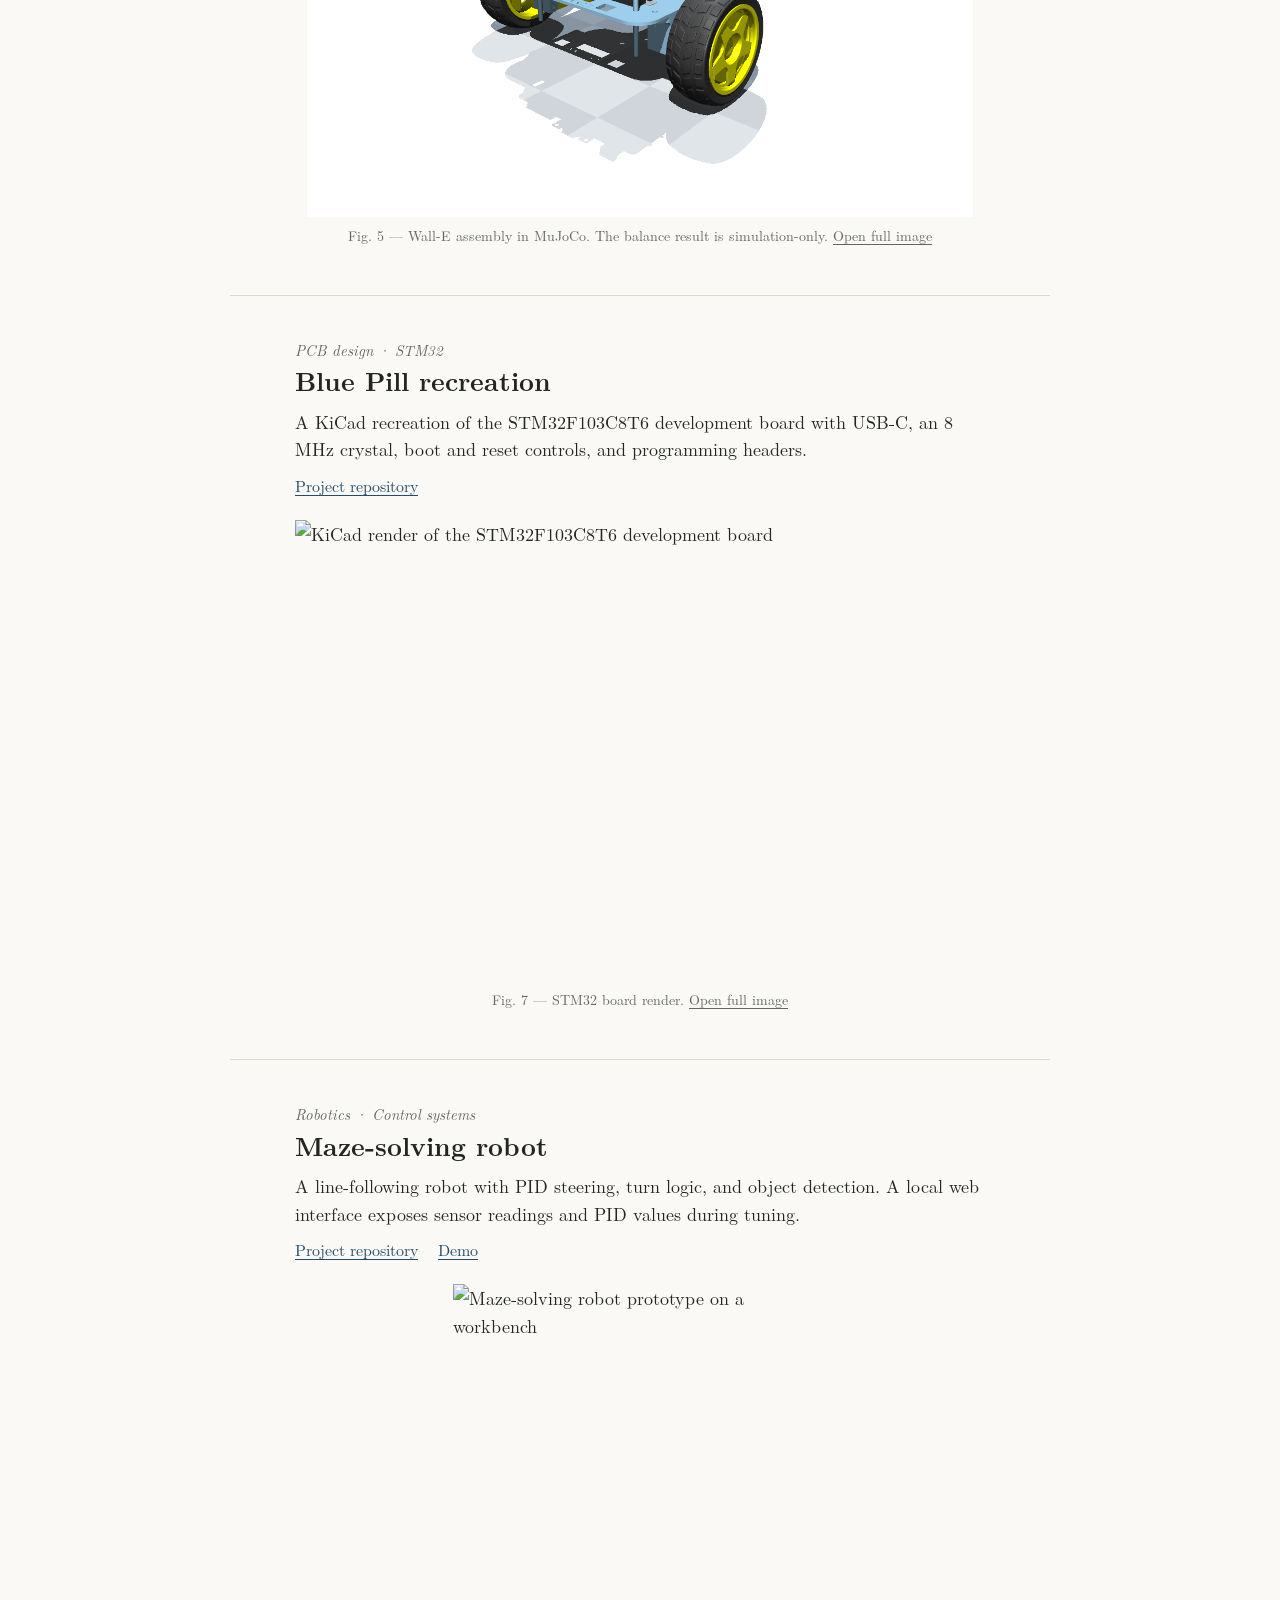
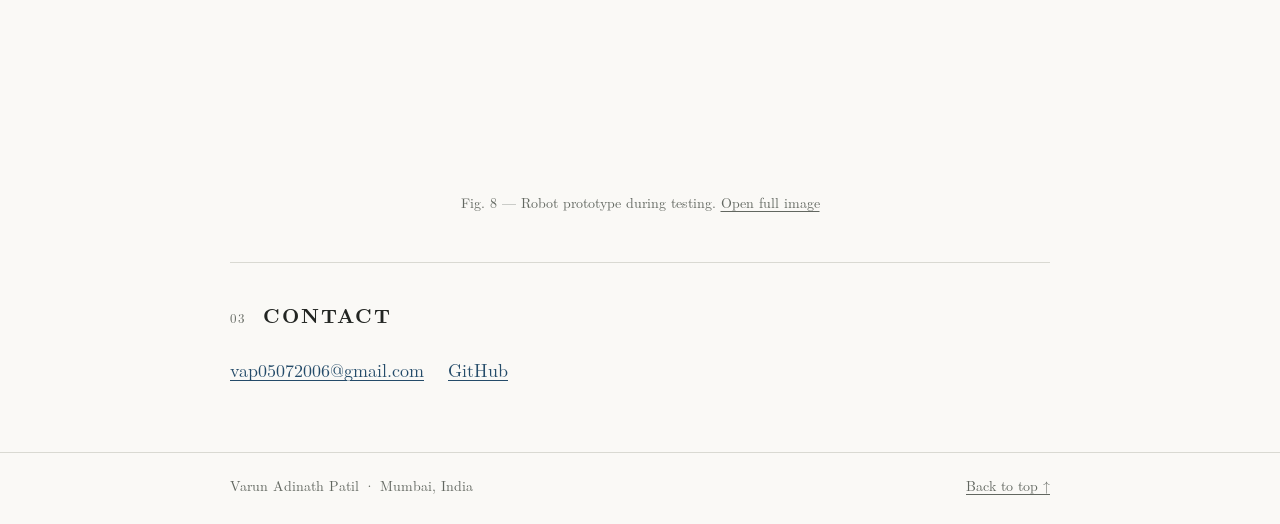
==== commit 87d6696b: "Add ESP32-S3 USB Ethernet project" ====
--- a/index.html
+++ b/index.html
@@ -332,6 +332,10 @@
       align-items: center;
       justify-content: center;
       background: var(--media-paper);
+    }
+
+    .project-media-frame.ethernet-media-frame {
+      aspect-ratio: 16 / 9;
     }
 
     .project-media-frame>img,
@@ -793,6 +797,24 @@
           </figure>
         </div>
       </article>
+      <article class="project" id="esp32-s3-ethernet">
+        <p class="project-type">USB NCM · Wi-Fi bridge · ESP32-S3</p>
+        <h3>ESP32-S3 USB Ethernet</h3>
+        <p>Built an ESP32-S3 adapter that presents a USB Ethernet interface to a laptop and forwards its traffic over
+          2.4 GHz Wi-Fi. The laptop receives its address from the router through the bridge. In four 20 MB transfer
+          tests on one board and laptop setup, measured throughput was 5.30–6.59 Mb/s.</p>
+        <div class="project-links"><a href="https://github.com/VarunAPatil/ESP32-S3_Ethernet" target="_blank"
+            rel="noopener noreferrer">Project repository</a></div>
+        <figure>
+          <div class="project-media-frame ethernet-media-frame"><video controls playsinline preload="metadata"
+              poster="assets/esp32-s3-ethernet-poster.svg" aria-label="ESP32-S3 USB Ethernet connection and speed-test demonstration">
+              <source src="assets/esp32-s3-usb-ethernet-demo.mp4" type="video/mp4">
+              Your browser does not support the video element.
+            </video></div>
+          <figcaption>USB connection and laptop speed-test demonstration. <a
+              href="assets/esp32-s3-usb-ethernet-demo.mp4" target="_blank" rel="noopener noreferrer">Open video</a></figcaption>
+        </figure>
+      </article>
       <article class="project">
         <p class="project-type">Team project · Environmental monitoring</p>
         <h3>Multi-sensor rover</h3>
